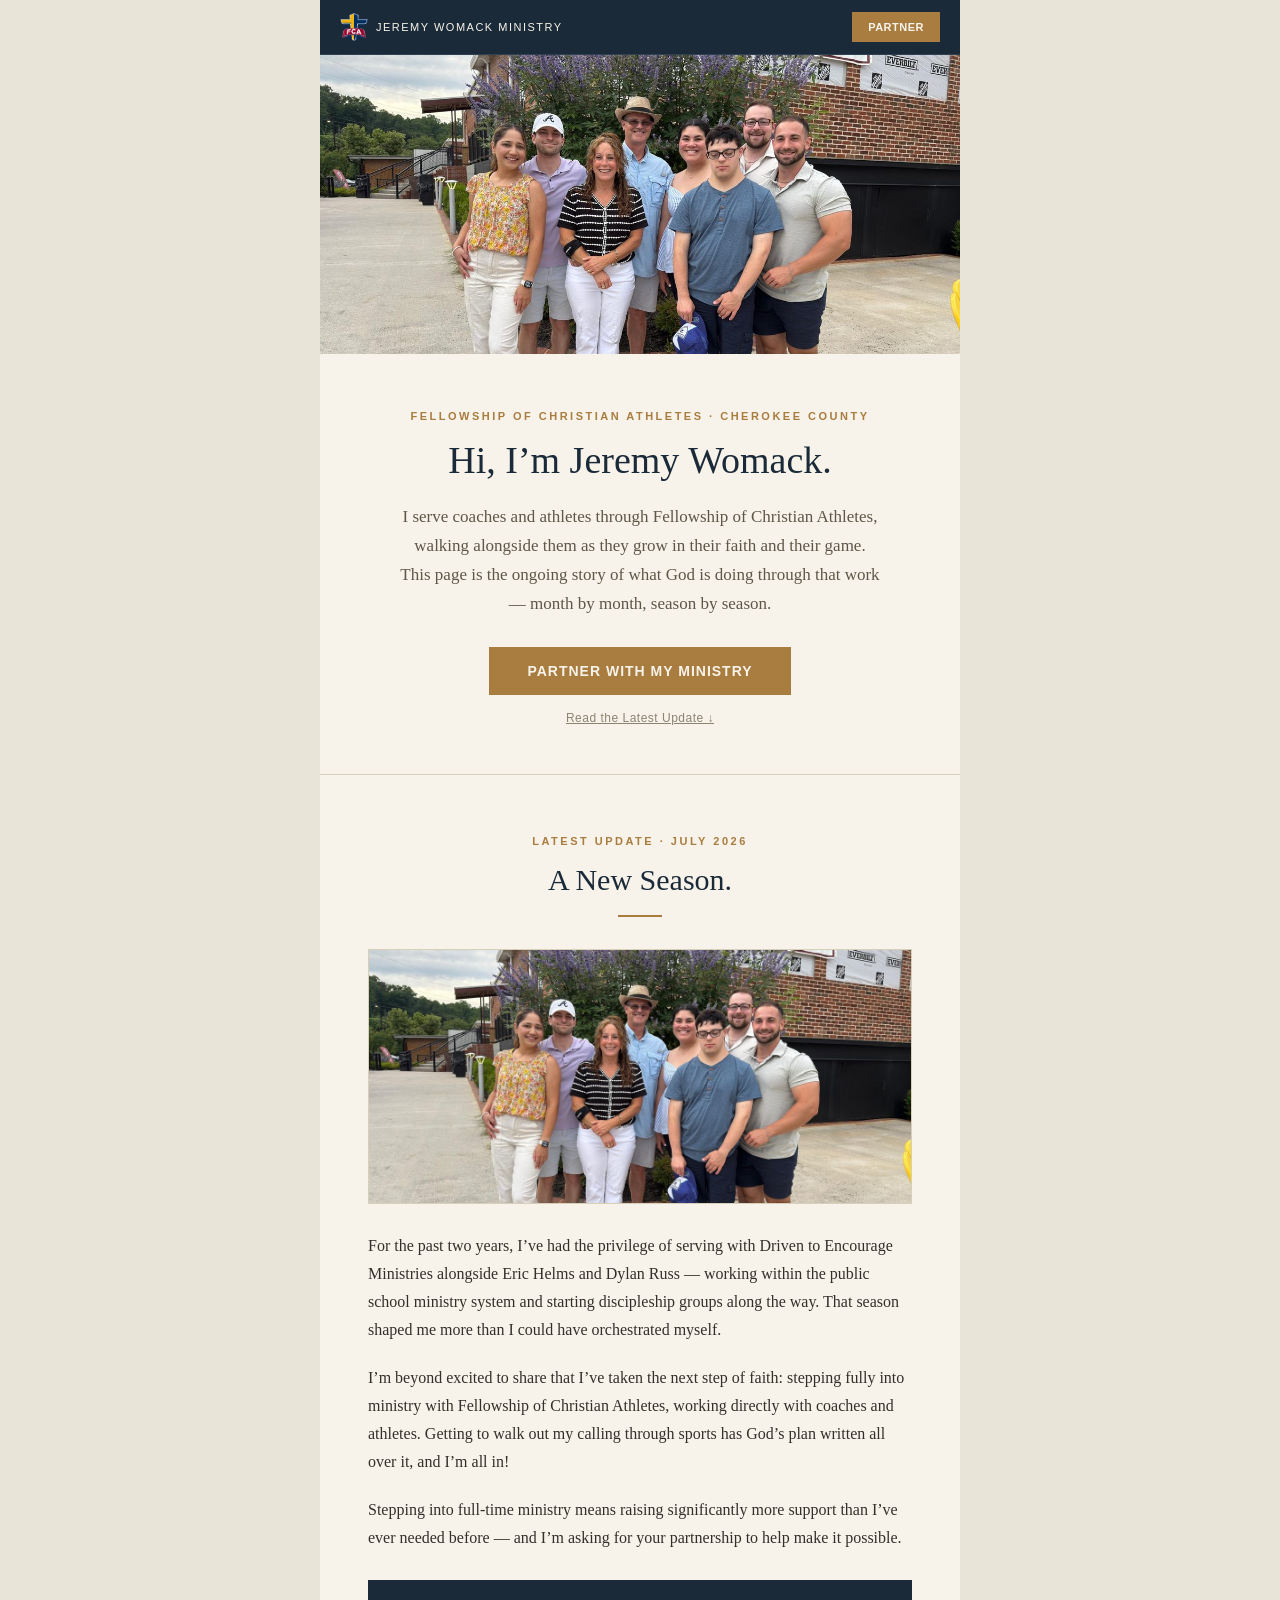
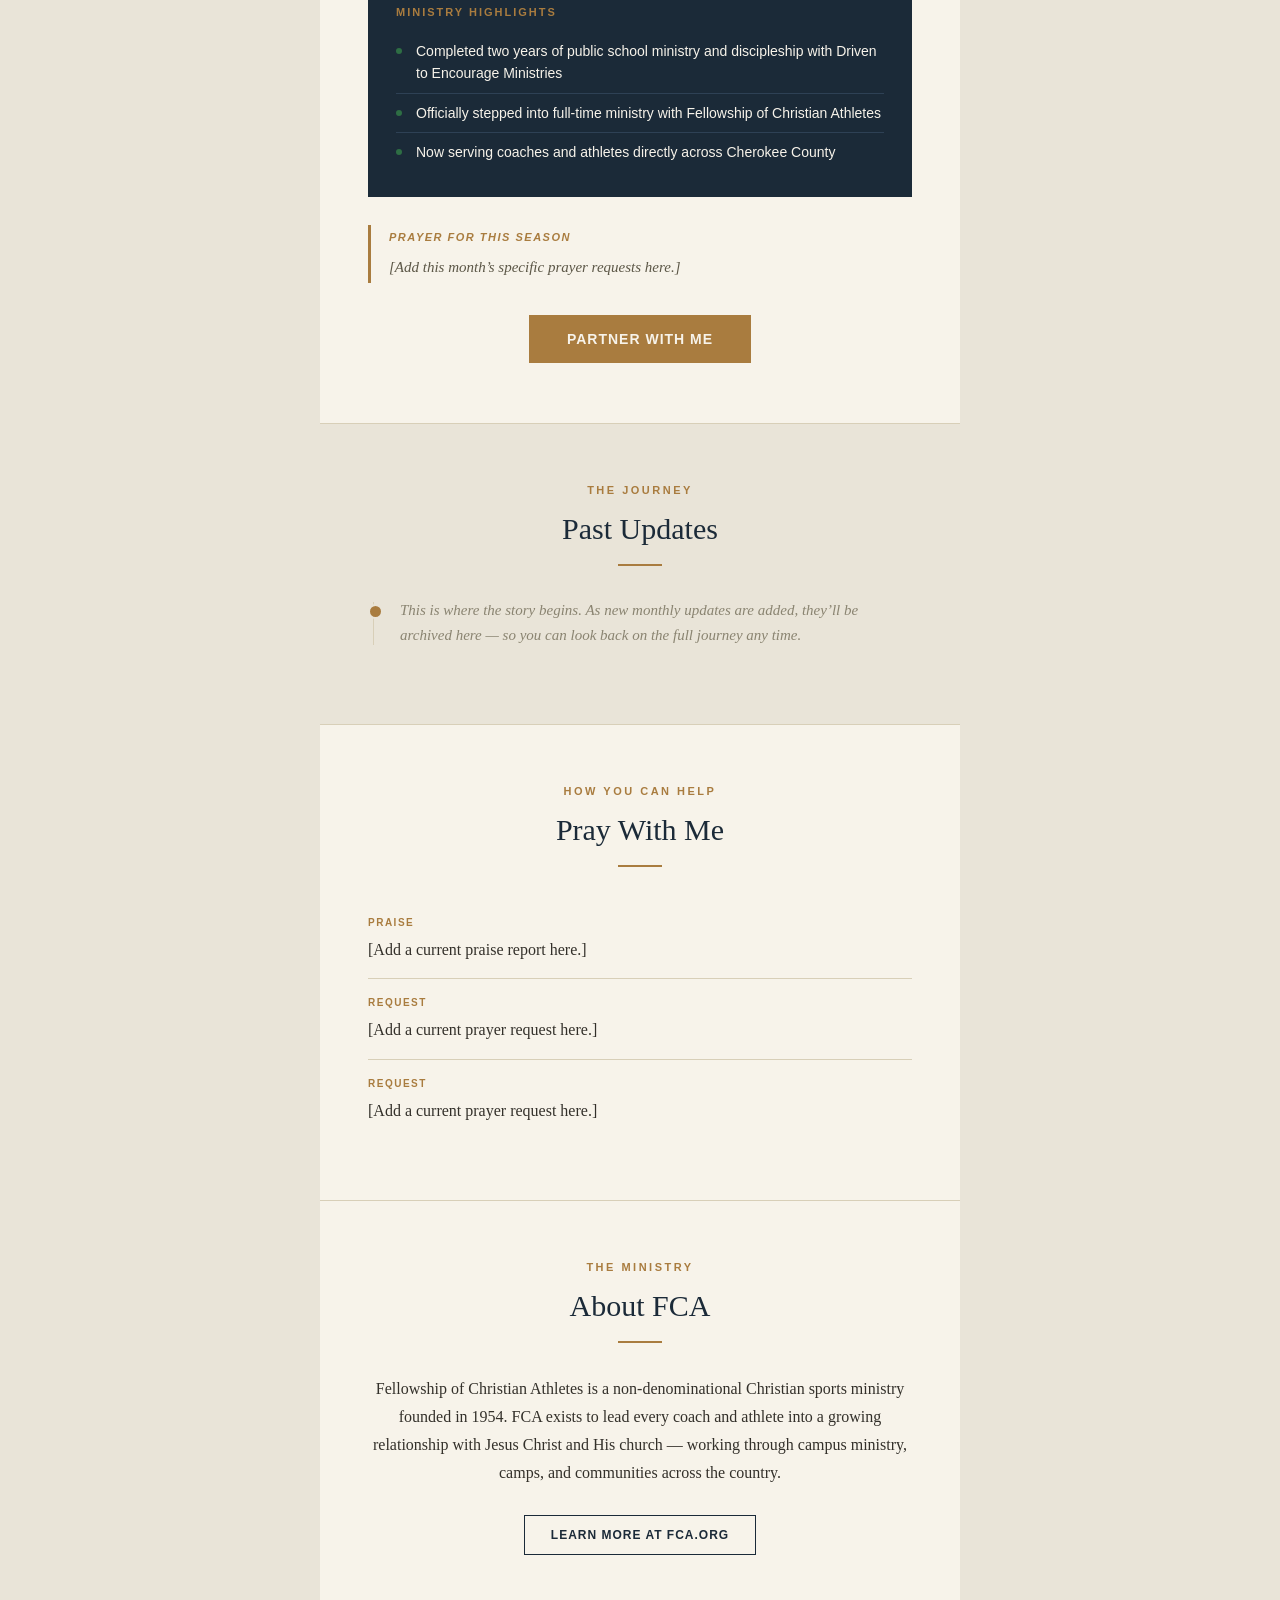
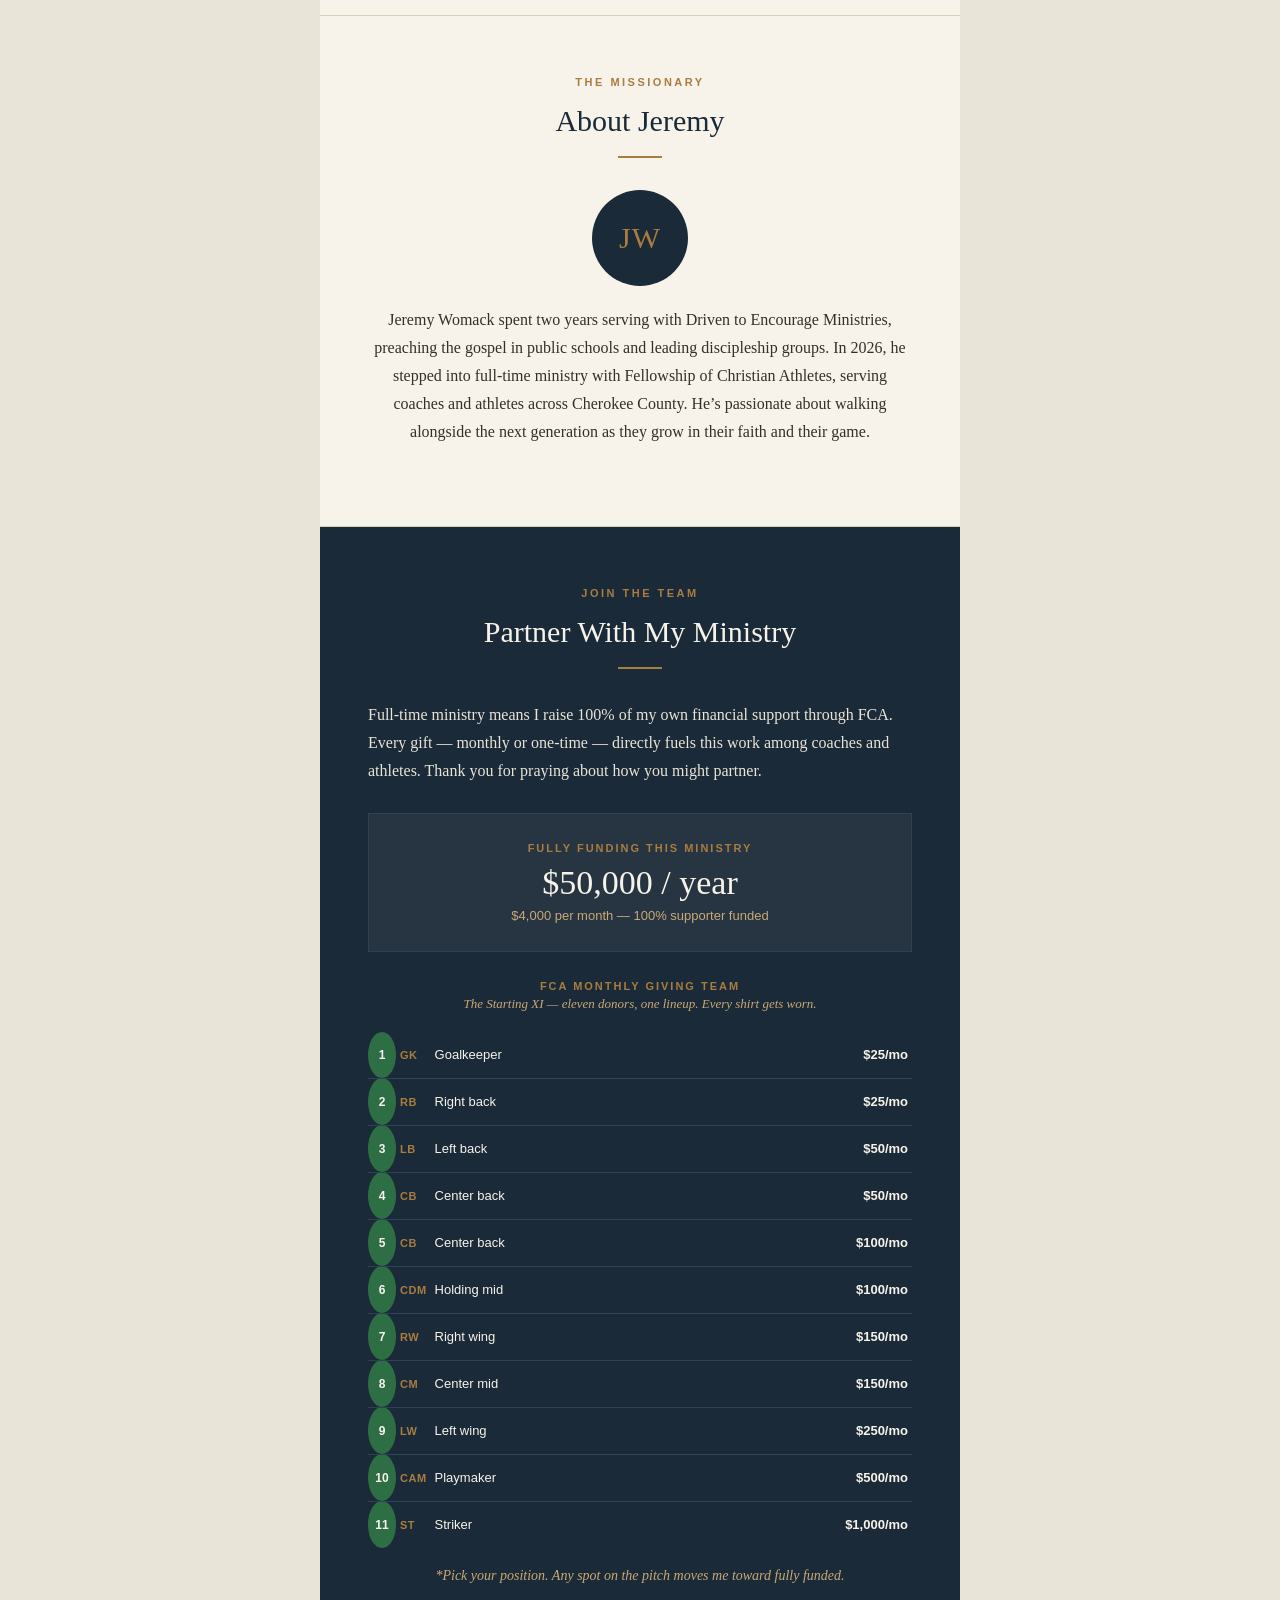
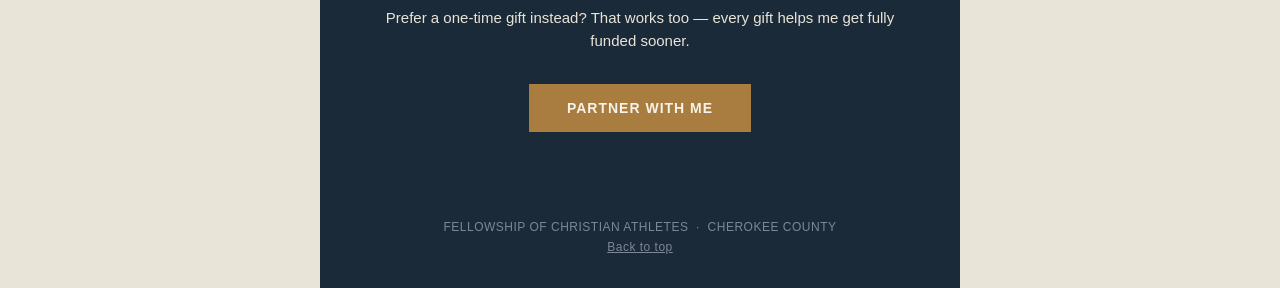
==== index.html @ eb164bfa "update" ====
<!DOCTYPE html>
<html lang="en">
<head>
<meta charset="UTF-8">
<meta name="viewport" content="width=device-width, initial-scale=1.0">
<title>Jeremy Womack Ministry — Fellowship of Christian Athletes</title>
<style>
  :root {
    --ink: #1B2A38;
    --ink-soft: #2E4155;
    --parchment: #F7F3EA;
    --parchment-dim: #E9E4D8;
    --brass: #A97C3F;
    --brass-soft: #C9A874;
    --green: #2E6E44;
    --text: #33302A;
    --text-mute: #5C5747;
    --text-faint: #8A8471;
    --line: #D8CFB8;
  }
  * { box-sizing: border-box; }
  body {
    margin: 0;
    padding: 0;
    background: var(--parchment-dim);
    font-family: Georgia, "Times New Roman", serif;
    color: var(--text);
  }
  a { color: inherit; }
  .wrap {
    max-width: 640px;
    margin: 0 auto;
    background: var(--parchment);
  }
  .container { padding: 0 32px; }
  @media (min-width: 600px) {
    .container { padding: 0 48px; }
  }

  /* ---------- Sticky top bar ---------- */
  .topbar {
    position: sticky;
    top: 0;
    z-index: 50;
    background: var(--ink);
    display: flex;
    align-items: center;
    justify-content: space-between;
    padding: 12px 20px;
    border-bottom: 1px solid var(--ink-soft);
  }
  .topbar a.brand {
    display: flex;
    align-items: center;
    gap: 8px;
    text-decoration: none;
  }
  .topbar img { width: 28px; height: auto; display: block; }
  .topbar .brand-text {
    font-family: Helvetica, Arial, sans-serif;
    font-size: 11px;
    letter-spacing: 1.5px;
    color: var(--parchment);
    text-transform: uppercase;
  }
  .topbar .nav-give {
    font-family: Helvetica, Arial, sans-serif;
    font-size: 11px;
    font-weight: bold;
    letter-spacing: 0.5px;
    text-transform: uppercase;
    background: var(--brass);
    color: var(--parchment);
    text-decoration: none;
    padding: 9px 16px;
  }

  /* ---------- Hero ---------- */
  .hero-photo { width: 100%; height: auto; display: block; }
  .hero {
    padding: 44px 32px 40px;
    text-align: center;
  }
  @media (min-width: 600px) { .hero { padding: 56px 48px 48px; } }
  .eyebrow {
    font-family: Helvetica, Arial, sans-serif;
    font-size: 11px;
    letter-spacing: 2.5px;
    text-transform: uppercase;
    color: var(--brass);
    font-weight: bold;
    margin: 0 0 16px;
  }
  .hero h1 {
    font-size: 38px;
    line-height: 1.2;
    color: var(--ink);
    margin: 0 0 20px;
    font-weight: normal;
  }
  .hero p.intro {
    font-size: 17px;
    line-height: 1.7;
    color: var(--text-mute);
    max-width: 480px;
    margin: 0 auto 28px;
  }
  .btn-primary {
    display: inline-block;
    background: var(--brass);
    color: var(--parchment);
    font-family: Helvetica, Arial, sans-serif;
    font-size: 14px;
    font-weight: bold;
    letter-spacing: 1px;
    text-transform: uppercase;
    text-decoration: none;
    padding: 16px 38px;
  }
  .btn-ghost {
    display: inline-block;
    margin-top: 16px;
    font-family: Helvetica, Arial, sans-serif;
    font-size: 12px;
    letter-spacing: 0.5px;
    color: var(--text-faint);
    text-decoration: underline;
  }

  /* ---------- Section shell ---------- */
  section { padding: 48px 32px; border-top: 1px solid var(--line); }
  @media (min-width: 600px) { section { padding: 60px 48px; } }
  .section-head { text-align: center; margin-bottom: 32px; }
  .section-head h2 {
    font-size: 30px;
    color: var(--ink);
    margin: 8px 0 0;
    font-weight: normal;
  }
  .rule {
    width: 44px; height: 2px; background: var(--brass);
    margin: 18px auto 0;
  }

  /* ---------- Featured update ---------- */
  .featured { background: var(--parchment); }
  .featured-photo {
    width: 100%; height: auto; display: block;
    margin: 0 0 28px;
    border: 1px solid var(--line);
  }
  .body-copy p {
    font-size: 16px;
    line-height: 1.75;
    color: var(--text);
    margin: 0 0 20px;
  }
  .highlights {
    background: var(--ink);
    padding: 26px 28px;
    margin: 28px 0;
  }
  .highlights p.label {
    font-family: Helvetica, Arial, sans-serif;
    font-size: 11px;
    letter-spacing: 2px;
    text-transform: uppercase;
    color: var(--brass);
    font-weight: bold;
    margin: 0 0 14px;
  }
  .highlights ul {
    margin: 0; padding: 0; list-style: none;
  }
  .highlights li {
    font-family: Helvetica, Arial, sans-serif;
    font-size: 14px;
    color: var(--parchment);
    line-height: 1.6;
    padding: 8px 0 8px 20px;
    position: relative;
    border-bottom: 1px solid var(--ink-soft);
  }
  .highlights li:last-child { border-bottom: none; }
  .highlights li::before {
    content: "";
    position: absolute; left: 0; top: 16px;
    width: 6px; height: 6px;
    background: var(--green);
    border-radius: 50%;
  }
  .prayer-callout {
    border-left: 3px solid var(--brass);
    padding: 4px 0 4px 18px;
    margin: 28px 0;
  }
  .prayer-callout p.label {
    font-family: Helvetica, Arial, sans-serif;
    font-size: 11px;
    letter-spacing: 1.5px;
    text-transform: uppercase;
    color: var(--brass);
    font-weight: bold;
    margin: 0 0 8px;
  }
  .prayer-callout p {
    font-family: Georgia, serif;
    font-style: italic;
    font-size: 15px;
    color: var(--text-mute);
    margin: 0;
    line-height: 1.6;
  }
  .cta-center { text-align: center; margin-top: 32px; }

  /* ---------- Archive ---------- */
  .archive { background: var(--parchment-dim); }
  .timeline { position: relative; padding-left: 24px; }
  .timeline::before {
    content: "";
    position: absolute; left: 5px; top: 4px; bottom: 4px;
    width: 1px; background: var(--line);
  }
  .timeline-empty {
    font-family: Georgia, serif;
    font-style: italic;
    font-size: 15px;
    color: var(--text-faint);
    line-height: 1.7;
    padding-left: 8px;
    position: relative;
  }
  .timeline-empty::before {
    content: "";
    position: absolute; left: -24px; top: 6px;
    width: 11px; height: 11px;
    background: var(--brass);
    border-radius: 50%;
    border: 2px solid var(--parchment-dim);
  }
  details.update-card {
    position: relative;
    margin-bottom: 18px;
    padding-left: 8px;
  }
  details.update-card::before {
    content: "";
    position: absolute; left: -24px; top: 6px;
    width: 11px; height: 11px;
    background: var(--green);
    border-radius: 50%;
    border: 2px solid var(--parchment-dim);
  }
  details.update-card summary {
    cursor: pointer;
    font-family: Helvetica, Arial, sans-serif;
    font-size: 15px;
    color: var(--ink);
    font-weight: bold;
    padding: 4px 0;
  }
  details.update-card summary .date {
    display: block;
    font-size: 11px;
    letter-spacing: 1px;
    text-transform: uppercase;
    color: var(--brass);
    font-weight: bold;
    margin-bottom: 4px;
  }
  details.update-card .card-body {
    padding: 12px 0 4px;
    font-family: Georgia, serif;
    font-size: 15px;
    line-height: 1.7;
    color: var(--text-mute);
  }

  /* ---------- Prayer section ---------- */
  .prayer-list { list-style: none; margin: 0; padding: 0; }
  .prayer-list li {
    font-family: Georgia, serif;
    font-size: 16px;
    line-height: 1.6;
    color: var(--text);
    padding: 16px 0;
    border-bottom: 1px solid var(--line);
  }
  .prayer-list li:last-child { border-bottom: none; }
  .prayer-list li .tag {
    display: block;
    font-family: Helvetica, Arial, sans-serif;
    font-size: 10px;
    letter-spacing: 1.5px;
    text-transform: uppercase;
    color: var(--brass);
    font-weight: bold;
    margin-bottom: 6px;
  }

  /* ---------- About FCA / Jeremy ---------- */
  .about-fca-visual {
    width: 100%; height: auto; display: block;
    margin-bottom: 24px;
    border: 1px solid var(--line);
  }
  .btn-outline {
    display: inline-block;
    border: 1px solid var(--ink);
    color: var(--ink);
    font-family: Helvetica, Arial, sans-serif;
    font-size: 12px;
    font-weight: bold;
    letter-spacing: 1px;
    text-transform: uppercase;
    text-decoration: none;
    padding: 12px 26px;
    margin-top: 8px;
  }
  .about-jeremy-row {
    display: flex;
    flex-direction: column;
    align-items: center;
    text-align: center;
    gap: 20px;
  }
  .monogram {
    width: 96px; height: 96px;
    border-radius: 50%;
    background: var(--ink);
    color: var(--brass);
    font-family: Georgia, serif;
    font-size: 30px;
    display: flex; align-items: center; justify-content: center;
    flex-shrink: 0;
    letter-spacing: 1px;
  }

  /* ---------- Partner section ---------- */
  .partner-section { background: var(--ink); color: var(--parchment); }
  .partner-section .section-head h2 { color: var(--parchment); }
  .partner-section .body-copy p { color: var(--parchment-dim); }
  .stat-block {
    background: rgba(255,255,255,0.05);
    border: 1px solid var(--ink-soft);
    padding: 28px 32px;
    text-align: center;
    margin: 28px 0;
  }
  .stat-block p.label {
    font-family: Helvetica, Arial, sans-serif;
    font-size: 11px;
    letter-spacing: 2px;
    text-transform: uppercase;
    color: var(--brass);
    font-weight: bold;
    margin: 0 0 10px;
  }
  .stat-block p.amount {
    font-size: 34px;
    color: var(--parchment);
    margin: 0 0 6px;
  }
  .stat-block p.sub {
    font-family: Helvetica, Arial, sans-serif;
    font-size: 13px;
    color: var(--brass-soft);
    margin: 0;
  }
  .lineup-wrap { margin: 28px 0 8px; }
  .lineup-title {
    font-family: Helvetica, Arial, sans-serif;
    font-size: 11px;
    letter-spacing: 2px;
    text-transform: uppercase;
    color: var(--brass);
    margin: 0 0 4px;
    font-weight: bold;
    text-align: center;
  }
  .lineup-sub {
    font-family: Georgia, serif;
    font-style: italic;
    font-size: 13px;
    color: var(--brass-soft);
    margin: 0 0 20px;
    text-align: center;
  }
  .lineup-table { width: 100%; border-collapse: collapse; }
  .lineup-table td {
    padding: 9px 4px;
    border-bottom: 1px solid var(--ink-soft);
    font-family: Helvetica, Arial, sans-serif;
    vertical-align: middle;
  }
  .lineup-table tr:last-child td { border-bottom: none; }
  .jersey-num {
    width: 28px; height: 28px; line-height: 28px;
    text-align: center;
    background: var(--green);
    color: var(--parchment);
    font-size: 12px; font-weight: bold;
    border-radius: 50%;
  }
  .pos-abbr { font-size: 11px; font-weight: bold; color: var(--brass); letter-spacing: 0.5px; width: 34px; }
  .pos-name { font-size: 13px; color: var(--parchment); }
  .pos-amount { font-size: 13px; font-weight: bold; color: var(--parchment); text-align: right; white-space: nowrap; }
  .lineup-foot {
    font-family: Georgia, serif; font-style: italic;
    font-size: 14px; color: var(--brass-soft);
    text-align: center; margin: 20px 0 0;
  }
  .onetime-note {
    font-family: Helvetica, Arial, sans-serif;
    font-size: 15px; color: var(--parchment-dim);
    text-align: center; margin: 22px 0 0; line-height: 1.55;
  }

  /* ---------- Footer ---------- */
  footer {
    background: var(--ink);
    padding: 28px 32px;
    text-align: center;
  }
  footer p {
    font-family: Helvetica, Arial, sans-serif;
    font-size: 12px;
    color: #7C8798;
    margin: 0 0 6px;
    letter-spacing: 0.5px;
  }
  footer a { color: #7C8798; }
</style>
</head>
<body>
<div class="wrap" id="top">

  <div class="topbar">
    <a href="#top" class="brand">
      <img src="[data-uri]" alt="FCA logo" />
      <span class="brand-text">Jeremy Womack Ministry</span>
    </a>
    <a class="nav-give" href="https://my.fca.org/?form=jeremywomack" target="_blank">Partner</a>
  </div>

  <img class="hero-photo" src="[data-uri]" alt="Jeremy Womack with family" />

  <div class="hero">
    <p class="eyebrow">Fellowship of Christian Athletes &middot; Cherokee County</p>
    <h1>Hi, I&rsquo;m Jeremy Womack.</h1>
    <p class="intro">I serve coaches and athletes through Fellowship of Christian Athletes, walking alongside them as they grow in their faith and their game. This page is the ongoing story of what God is doing through that work &mdash; month by month, season by season.</p>
    <a class="btn-primary" href="https://my.fca.org/?form=jeremywomack" target="_blank">Partner With My Ministry</a>
    <br>
    <a class="btn-ghost" href="#latest-update">Read the Latest Update &darr;</a>
  </div>

  <!-- ================= FEATURED UPDATE ================= -->
  <section class="featured" id="latest-update">
    <div class="section-head">
      <p class="eyebrow">Latest Update &middot; July 2026</p>
      <h2>A New Season.</h2>
      <div class="rule"></div>
    </div>

    <img class="featured-photo" src="[data-uri]" alt="Jeremy Womack with family" />

    <div class="body-copy">
      <p>For the past two years, I&rsquo;ve had the privilege of serving with Driven to Encourage Ministries alongside Eric Helms and Dylan Russ &mdash; working within the public school ministry system and starting discipleship groups along the way. That season shaped me more than I could have orchestrated myself.</p>
      <p>I&rsquo;m beyond excited to share that I&rsquo;ve taken the next step of faith: stepping fully into ministry with Fellowship of Christian Athletes, working directly with coaches and athletes. Getting to walk out my calling through sports has God&rsquo;s plan written all over it, and I&rsquo;m all in!</p>
      <p>Stepping into full-time ministry means raising significantly more support than I&rsquo;ve ever needed before &mdash; and I&rsquo;m asking for your partnership to help make it possible.</p>
    </div>

    <div class="highlights">
      <p class="label">Ministry Highlights</p>
      <ul>
        <li>Completed two years of public school ministry and discipleship with Driven to Encourage Ministries</li>
        <li>Officially stepped into full-time ministry with Fellowship of Christian Athletes</li>
        <li>Now serving coaches and athletes directly across Cherokee County</li>
      </ul>
    </div>

    <div class="prayer-callout">
      <p class="label">Prayer for This Season</p>
      <p>[Add this month&rsquo;s specific prayer requests here.]</p>
    </div>

    <div class="cta-center">
      <a class="btn-primary" href="https://my.fca.org/?form=jeremywomack" target="_blank">Partner With Me</a>
    </div>
  </section>

  <!-- ================= ARCHIVE ================= -->
  <section class="archive" id="past-updates">
    <div class="section-head">
      <p class="eyebrow">The Journey</p>
      <h2>Past Updates</h2>
      <div class="rule"></div>
    </div>

    <div class="timeline">
      <p class="timeline-empty">This is where the story begins. As new monthly updates are added, they&rsquo;ll be archived here &mdash; so you can look back on the full journey any time.</p>

      <!--
        MONTHLY WORKFLOW: when a new update is added above as the Featured Update,
        move the previous featured content here as a new card, newest first:

        <details class="update-card">
          <summary><span class="date">July 2026</span>A New Season.</summary>
          <div class="card-body">
            <p>Short recap paragraph or the original story text goes here.</p>
          </div>
        </details>
      -->
    </div>
  </section>

  <!-- ================= PRAYER ================= -->
  <section id="prayer">
    <div class="section-head">
      <p class="eyebrow">How You Can Help</p>
      <h2>Pray With Me</h2>
      <div class="rule"></div>
    </div>
    <ul class="prayer-list">
      <li><span class="tag">Praise</span>[Add a current praise report here.]</li>
      <li><span class="tag">Request</span>[Add a current prayer request here.]</li>
      <li><span class="tag">Request</span>[Add a current prayer request here.]</li>
    </ul>
  </section>

  <!-- ================= ABOUT FCA ================= -->
  <section id="about-fca">
    <div class="section-head">
      <p class="eyebrow">The Ministry</p>
      <h2>About FCA</h2>
      <div class="rule"></div>
    </div>
    <div class="body-copy" style="text-align:center;">
      <p>Fellowship of Christian Athletes is a non-denominational Christian sports ministry founded in 1954. FCA exists to lead every coach and athlete into a growing relationship with Jesus Christ and His church &mdash; working through campus ministry, camps, and communities across the country.</p>
    </div>
    <div style="text-align:center;">
      <a class="btn-outline" href="https://www.fca.org" target="_blank">Learn More at FCA.org</a>
    </div>
  </section>

  <!-- ================= ABOUT JEREMY ================= -->
  <section id="about-jeremy">
    <div class="section-head">
      <p class="eyebrow">The Missionary</p>
      <h2>About Jeremy</h2>
      <div class="rule"></div>
    </div>
    <div class="about-jeremy-row">
      <div class="monogram">JW</div>
      <div class="body-copy">
        <p>Jeremy Womack spent two years serving with Driven to Encourage Ministries, preaching the gospel in public schools and leading discipleship groups. In 2026, he stepped into full-time ministry with Fellowship of Christian Athletes, serving coaches and athletes across Cherokee County. He&rsquo;s passionate about walking alongside the next generation as they grow in their faith and their game.</p>
      </div>
    </div>
  </section>

  <!-- ================= PARTNER ================= -->
  <section class="partner-section" id="partner">
    <div class="section-head">
      <p class="eyebrow">Join the Team</p>
      <h2>Partner With My Ministry</h2>
      <div class="rule"></div>
    </div>
    <div class="body-copy">
      <p>Full-time ministry means I raise 100% of my own financial support through FCA. Every gift &mdash; monthly or one-time &mdash; directly fuels this work among coaches and athletes. Thank you for praying about how you might partner.</p>
    </div>

    <div class="stat-block">
      <p class="label">Fully funding this ministry</p>
      <p class="amount">$50,000 / year</p>
      <p class="sub">$4,000 per month &mdash; 100% supporter funded</p>
    </div>

    <div class="lineup-wrap">
      <p class="lineup-title">FCA Monthly Giving Team</p>
      <p class="lineup-sub">The Starting XI &mdash; eleven donors, one lineup. Every shirt gets worn.</p>
      <table class="lineup-table" cellspacing="0" cellpadding="0">
        <tr><td class="jersey-num">1</td><td class="pos-abbr">GK</td><td class="pos-name">Goalkeeper</td><td class="pos-amount">$25/mo</td></tr>
        <tr><td class="jersey-num">2</td><td class="pos-abbr">RB</td><td class="pos-name">Right back</td><td class="pos-amount">$25/mo</td></tr>
        <tr><td class="jersey-num">3</td><td class="pos-abbr">LB</td><td class="pos-name">Left back</td><td class="pos-amount">$50/mo</td></tr>
        <tr><td class="jersey-num">4</td><td class="pos-abbr">CB</td><td class="pos-name">Center back</td><td class="pos-amount">$50/mo</td></tr>
        <tr><td class="jersey-num">5</td><td class="pos-abbr">CB</td><td class="pos-name">Center back</td><td class="pos-amount">$100/mo</td></tr>
        <tr><td class="jersey-num">6</td><td class="pos-abbr">CDM</td><td class="pos-name">Holding mid</td><td class="pos-amount">$100/mo</td></tr>
        <tr><td class="jersey-num">7</td><td class="pos-abbr">RW</td><td class="pos-name">Right wing</td><td class="pos-amount">$150/mo</td></tr>
        <tr><td class="jersey-num">8</td><td class="pos-abbr">CM</td><td class="pos-name">Center mid</td><td class="pos-amount">$150/mo</td></tr>
        <tr><td class="jersey-num">9</td><td class="pos-abbr">LW</td><td class="pos-name">Left wing</td><td class="pos-amount">$250/mo</td></tr>
        <tr><td class="jersey-num">10</td><td class="pos-abbr">CAM</td><td class="pos-name">Playmaker</td><td class="pos-amount">$500/mo</td></tr>
        <tr><td class="jersey-num">11</td><td class="pos-abbr">ST</td><td class="pos-name">Striker</td><td class="pos-amount">$1,000/mo</td></tr>
      </table>
      <p class="lineup-foot">*Pick your position. Any spot on the pitch moves me toward fully funded.</p>
    </div>

    <p class="onetime-note">Prefer a one-time gift instead? That works too &mdash; every gift helps me get fully funded sooner.</p>

    <div class="cta-center">
      <a class="btn-primary" href="https://my.fca.org/?form=jeremywomack" target="_blank">Partner With Me</a>
    </div>
  </section>

  <footer>
    <p>FELLOWSHIP OF CHRISTIAN ATHLETES &nbsp;&middot;&nbsp; CHEROKEE COUNTY</p>
    <p><a href="#top">Back to top</a></p>
  </footer>

</div>
</body>
</html>
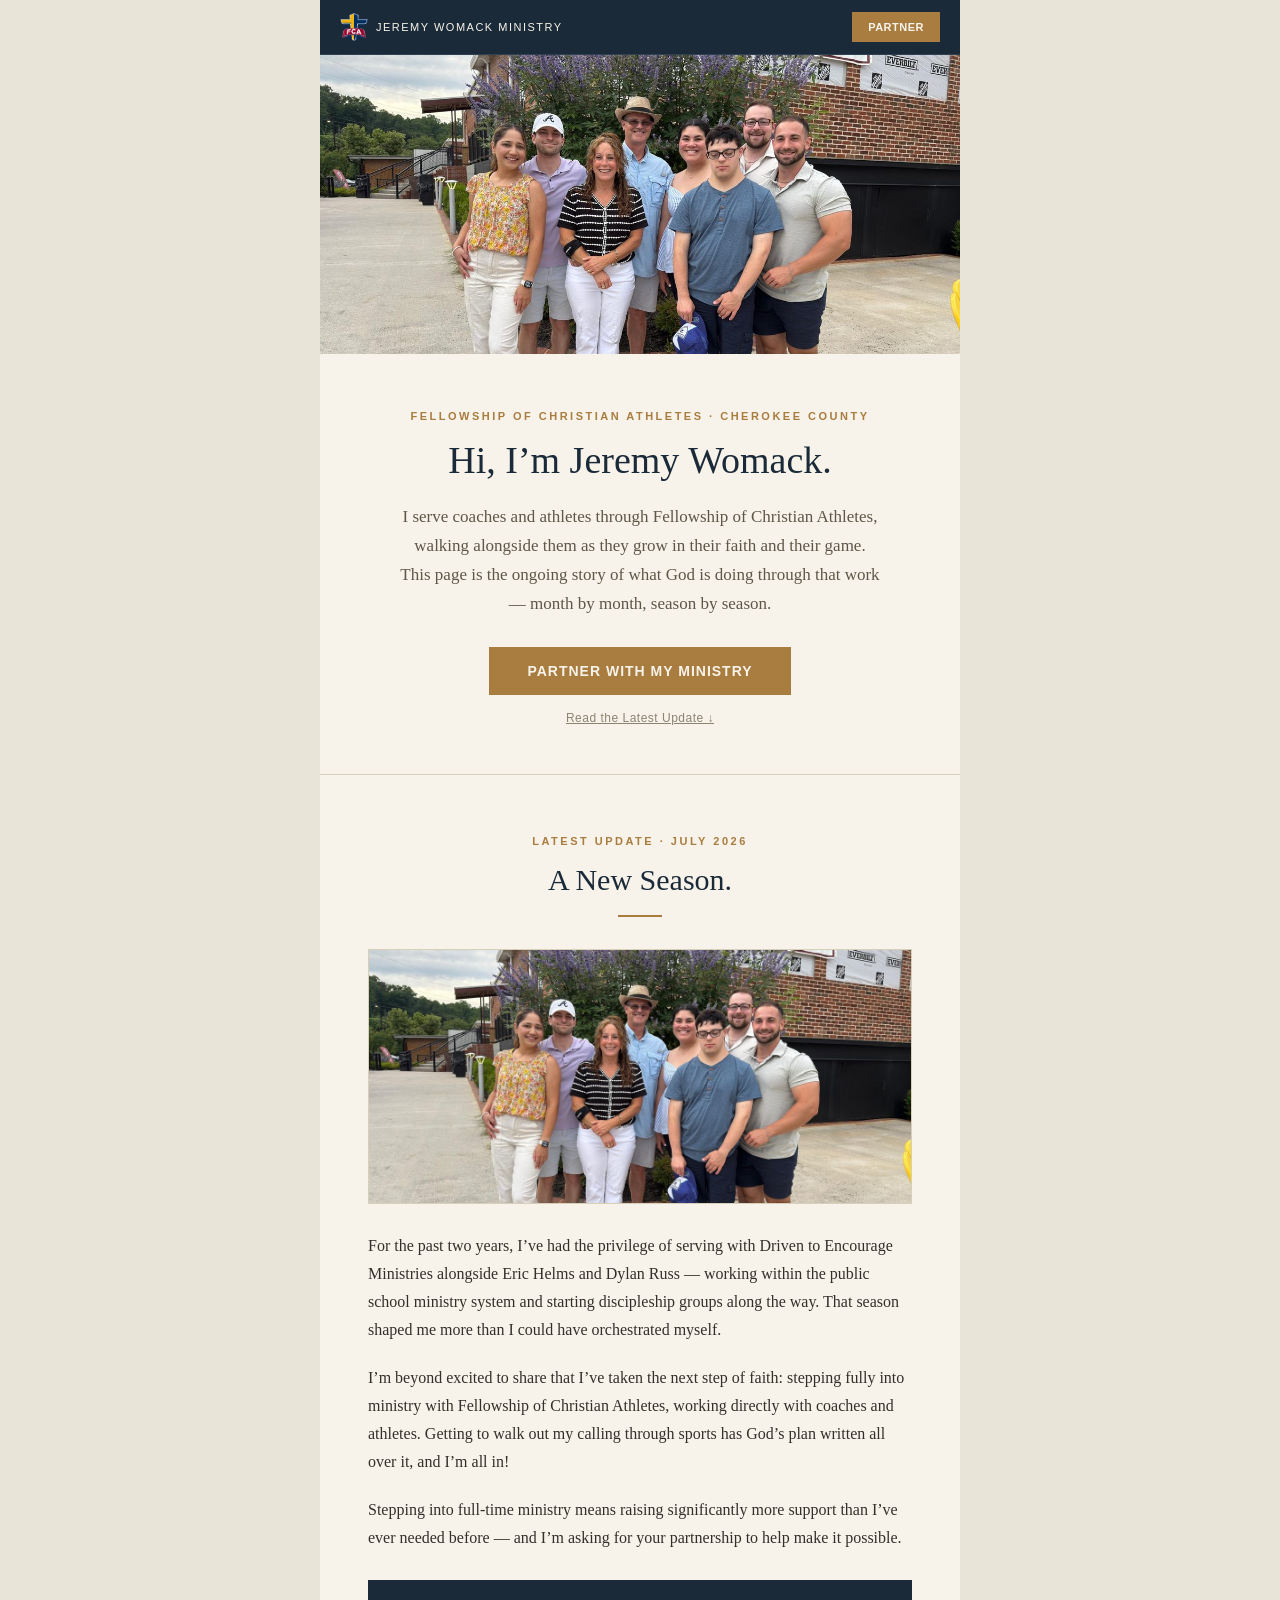
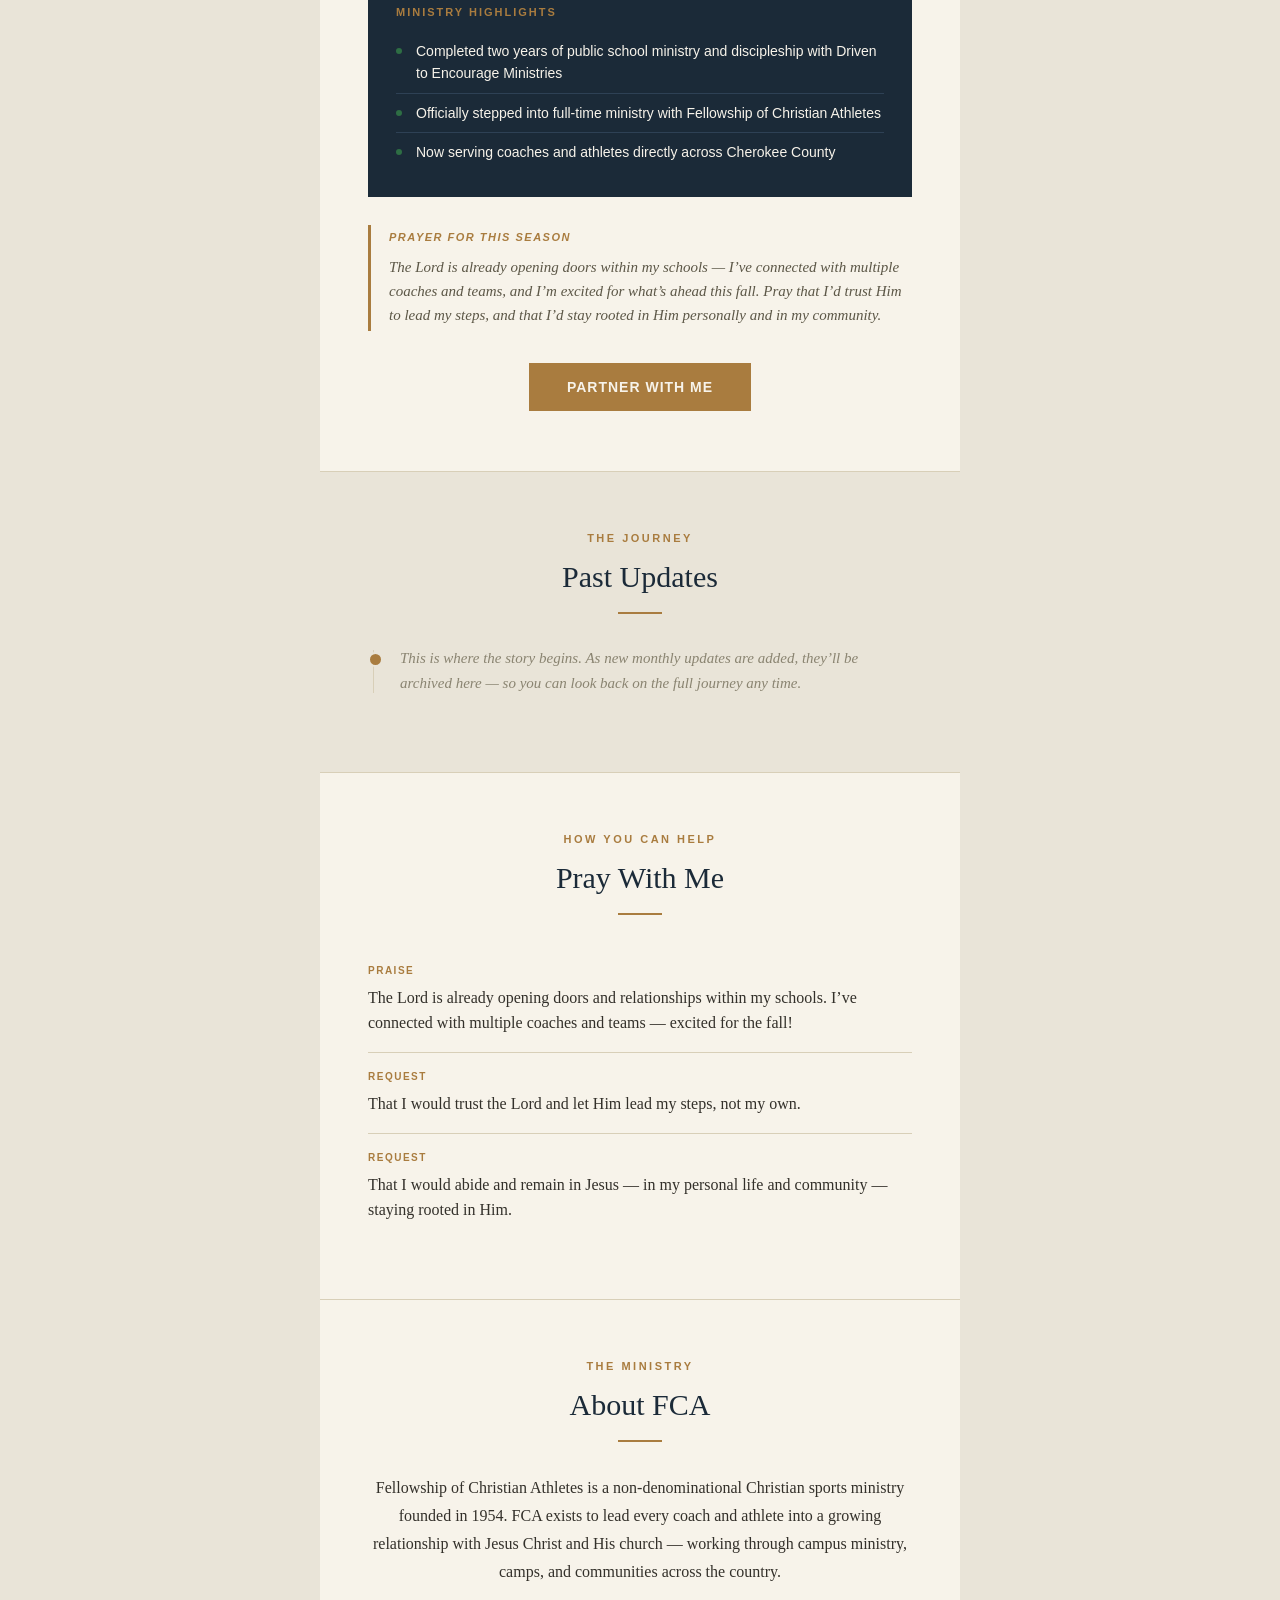
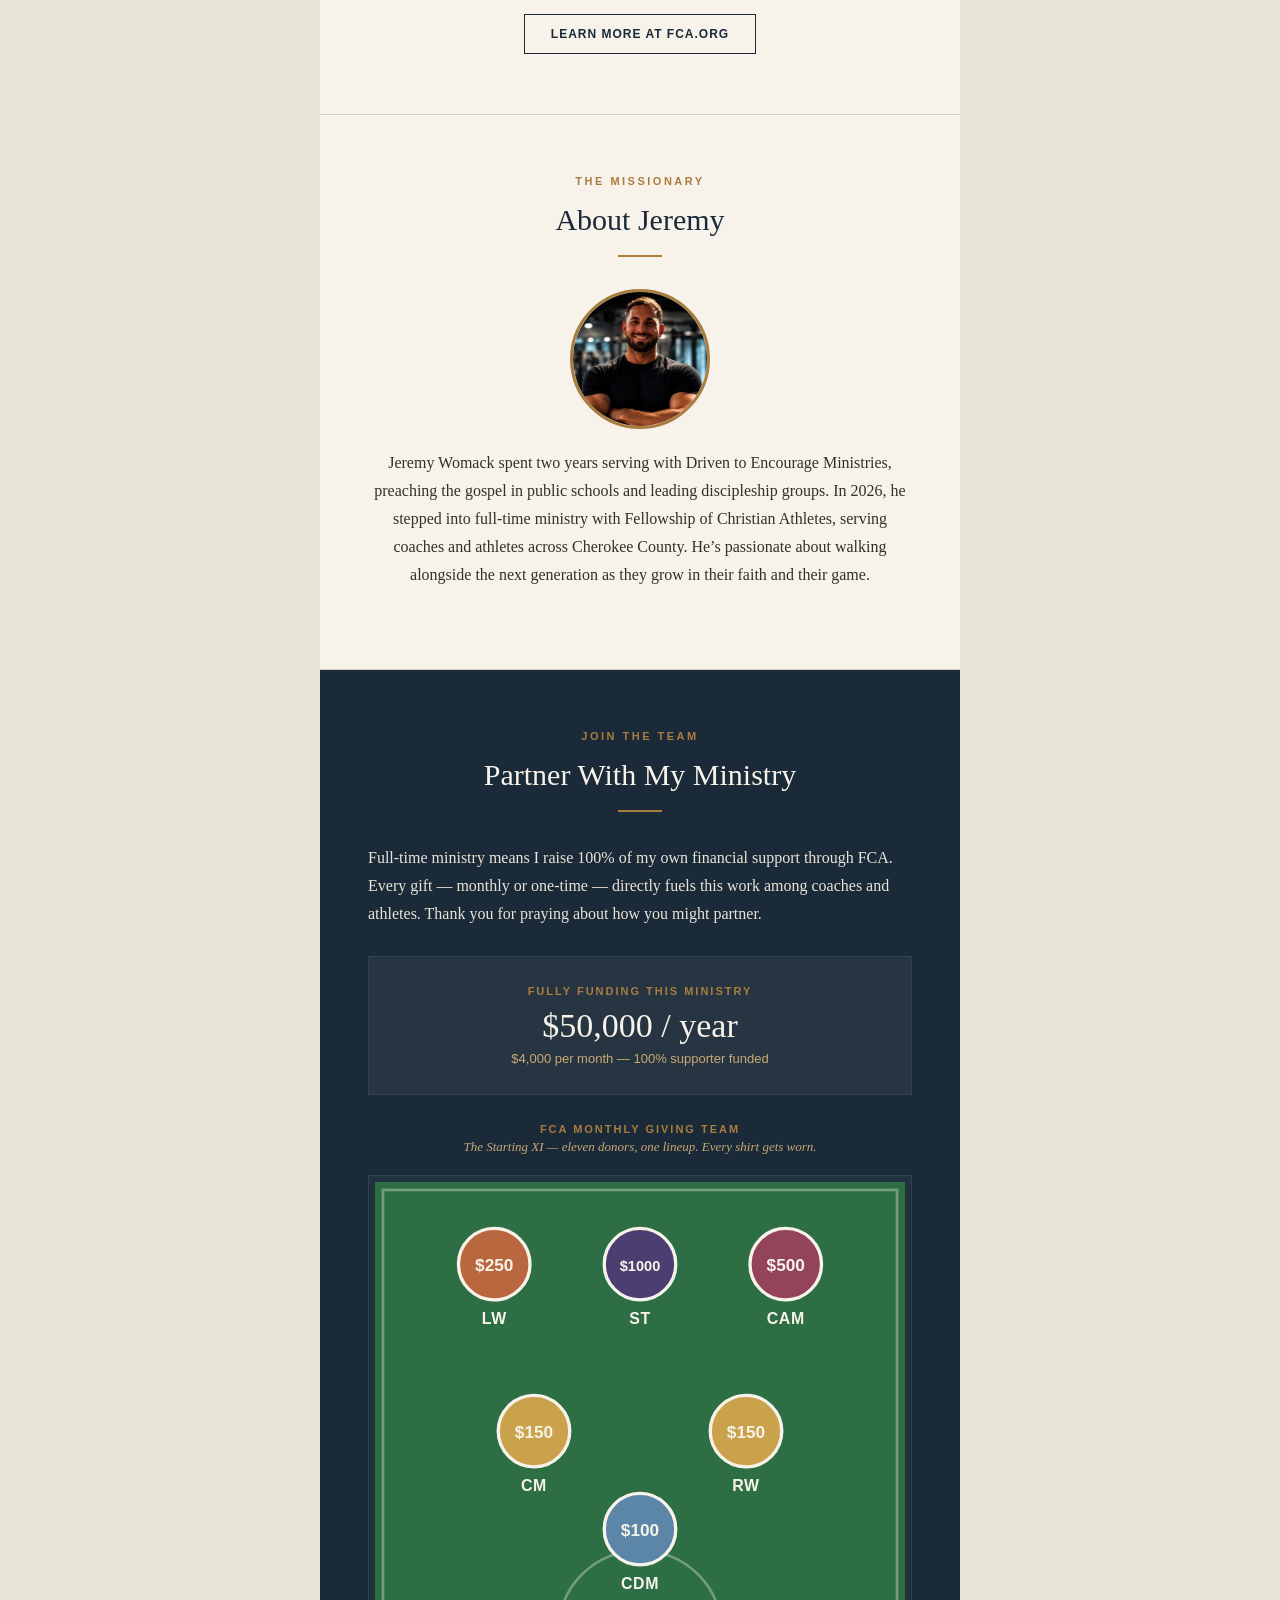
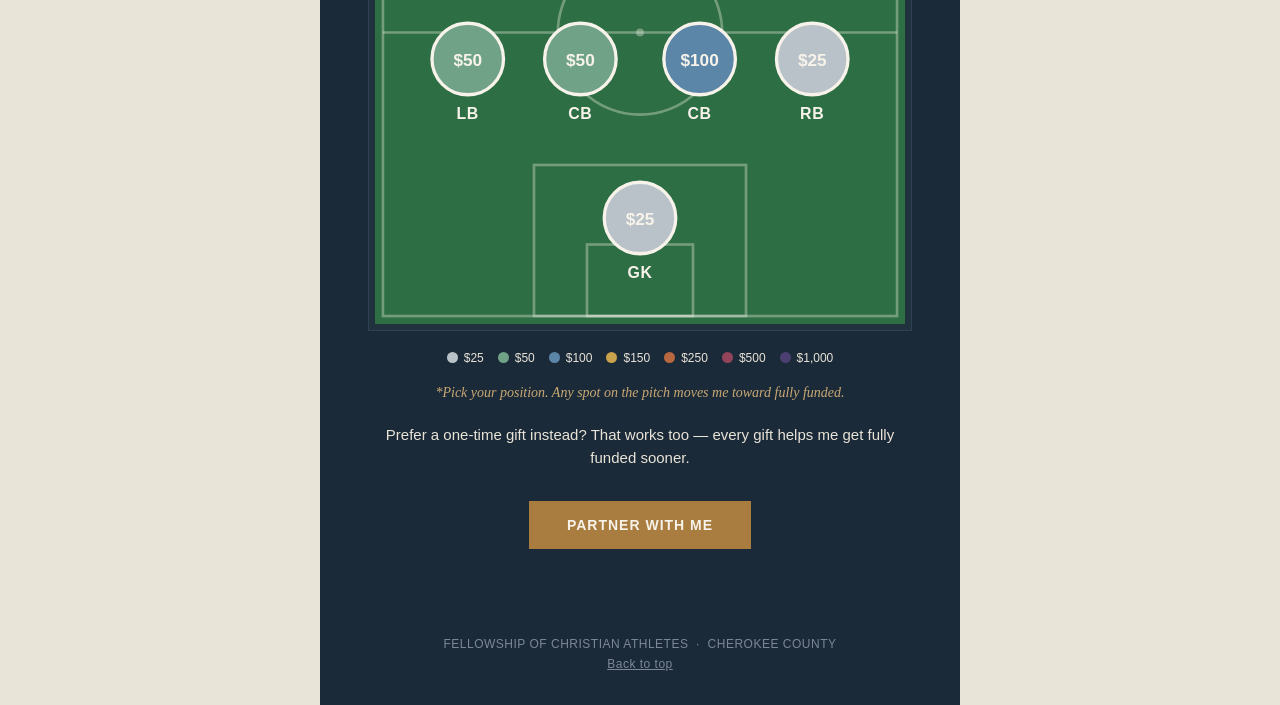
==== commit 6ebaed52: "update" ====
--- a/index.html
+++ b/index.html
@@ -335,6 +335,14 @@
     flex-shrink: 0;
     letter-spacing: 1px;
   }
+  .about-photo {
+    width: 140px; height: 140px;
+    border-radius: 50%;
+    object-fit: cover;
+    object-position: center 30%;
+    border: 3px solid var(--brass);
+    flex-shrink: 0;
+  }
 
   /* ---------- Partner section ---------- */
   .partner-section { background: var(--ink); color: var(--parchment); }
@@ -386,25 +394,31 @@
     margin: 0 0 20px;
     text-align: center;
   }
-  .lineup-table { width: 100%; border-collapse: collapse; }
-  .lineup-table td {
-    padding: 9px 4px;
-    border-bottom: 1px solid var(--ink-soft);
-    font-family: Helvetica, Arial, sans-serif;
-    vertical-align: middle;
-  }
-  .lineup-table tr:last-child td { border-bottom: none; }
-  .jersey-num {
-    width: 28px; height: 28px; line-height: 28px;
-    text-align: center;
-    background: var(--green);
-    color: var(--parchment);
-    font-size: 12px; font-weight: bold;
+  .pitch-frame {
+    border: 1px solid var(--ink-soft);
+    padding: 6px;
+    background: rgba(255,255,255,0.03);
+  }
+  .legend-row {
+    display: flex;
+    flex-wrap: wrap;
+    justify-content: center;
+    gap: 14px;
+    margin: 20px 0 0;
+  }
+  .legend-item {
+    display: inline-flex;
+    align-items: center;
+    gap: 6px;
+    font-family: Helvetica, Arial, sans-serif;
+    font-size: 12px;
+    color: var(--parchment-dim);
+  }
+  .legend-dot {
+    width: 11px; height: 11px;
     border-radius: 50%;
-  }
-  .pos-abbr { font-size: 11px; font-weight: bold; color: var(--brass); letter-spacing: 0.5px; width: 34px; }
-  .pos-name { font-size: 13px; color: var(--parchment); }
-  .pos-amount { font-size: 13px; font-weight: bold; color: var(--parchment); text-align: right; white-space: nowrap; }
+    display: inline-block;
+  }
   .lineup-foot {
     font-family: Georgia, serif; font-style: italic;
     font-size: 14px; color: var(--brass-soft);
@@ -481,7 +495,7 @@
 
     <div class="prayer-callout">
       <p class="label">Prayer for This Season</p>
-      <p>[Add this month&rsquo;s specific prayer requests here.]</p>
+      <p>The Lord is already opening doors within my schools &mdash; I&rsquo;ve connected with multiple coaches and teams, and I&rsquo;m excited for what&rsquo;s ahead this fall. Pray that I&rsquo;d trust Him to lead my steps, and that I&rsquo;d stay rooted in Him personally and in my community.</p>
     </div>
 
     <div class="cta-center">
@@ -522,9 +536,9 @@
       <div class="rule"></div>
     </div>
     <ul class="prayer-list">
-      <li><span class="tag">Praise</span>[Add a current praise report here.]</li>
-      <li><span class="tag">Request</span>[Add a current prayer request here.]</li>
-      <li><span class="tag">Request</span>[Add a current prayer request here.]</li>
+      <li><span class="tag">Praise</span>The Lord is already opening doors and relationships within my schools. I&rsquo;ve connected with multiple coaches and teams &mdash; excited for the fall!</li>
+      <li><span class="tag">Request</span>That I would trust the Lord and let Him lead my steps, not my own.</li>
+      <li><span class="tag">Request</span>That I would abide and remain in Jesus &mdash; in my personal life and community &mdash; staying rooted in Him.</li>
     </ul>
   </section>
 
@@ -551,7 +565,7 @@
       <div class="rule"></div>
     </div>
     <div class="about-jeremy-row">
-      <div class="monogram">JW</div>
+      <img class="about-photo" src="[data-uri]" alt="Jeremy Womack" />
       <div class="body-copy">
         <p>Jeremy Womack spent two years serving with Driven to Encourage Ministries, preaching the gospel in public schools and leading discipleship groups. In 2026, he stepped into full-time ministry with Fellowship of Christian Athletes, serving coaches and athletes across Cherokee County. He&rsquo;s passionate about walking alongside the next generation as they grow in their faith and their game.</p>
       </div>
@@ -578,19 +592,84 @@
     <div class="lineup-wrap">
       <p class="lineup-title">FCA Monthly Giving Team</p>
       <p class="lineup-sub">The Starting XI &mdash; eleven donors, one lineup. Every shirt gets worn.</p>
-      <table class="lineup-table" cellspacing="0" cellpadding="0">
-        <tr><td class="jersey-num">1</td><td class="pos-abbr">GK</td><td class="pos-name">Goalkeeper</td><td class="pos-amount">$25/mo</td></tr>
-        <tr><td class="jersey-num">2</td><td class="pos-abbr">RB</td><td class="pos-name">Right back</td><td class="pos-amount">$25/mo</td></tr>
-        <tr><td class="jersey-num">3</td><td class="pos-abbr">LB</td><td class="pos-name">Left back</td><td class="pos-amount">$50/mo</td></tr>
-        <tr><td class="jersey-num">4</td><td class="pos-abbr">CB</td><td class="pos-name">Center back</td><td class="pos-amount">$50/mo</td></tr>
-        <tr><td class="jersey-num">5</td><td class="pos-abbr">CB</td><td class="pos-name">Center back</td><td class="pos-amount">$100/mo</td></tr>
-        <tr><td class="jersey-num">6</td><td class="pos-abbr">CDM</td><td class="pos-name">Holding mid</td><td class="pos-amount">$100/mo</td></tr>
-        <tr><td class="jersey-num">7</td><td class="pos-abbr">RW</td><td class="pos-name">Right wing</td><td class="pos-amount">$150/mo</td></tr>
-        <tr><td class="jersey-num">8</td><td class="pos-abbr">CM</td><td class="pos-name">Center mid</td><td class="pos-amount">$150/mo</td></tr>
-        <tr><td class="jersey-num">9</td><td class="pos-abbr">LW</td><td class="pos-name">Left wing</td><td class="pos-amount">$250/mo</td></tr>
-        <tr><td class="jersey-num">10</td><td class="pos-abbr">CAM</td><td class="pos-name">Playmaker</td><td class="pos-amount">$500/mo</td></tr>
-        <tr><td class="jersey-num">11</td><td class="pos-abbr">ST</td><td class="pos-name">Striker</td><td class="pos-amount">$1,000/mo</td></tr>
-      </table>
+      <div class="pitch-frame">
+<svg viewBox="0 0 400 560" xmlns="http://www.w3.org/2000/svg" style="width:100%;height:auto;display:block;">
+  <rect x="0" y="0" width="400" height="560" fill="#2E6E44"/>
+  <rect x="6" y="6" width="388" height="548" fill="none" stroke="#F7F3EA" stroke-opacity="0.35" stroke-width="2"/>
+  <line x1="6" y1="340" x2="394" y2="340" stroke="#F7F3EA" stroke-opacity="0.35" stroke-width="2"/>
+  <circle cx="200" cy="340" r="62" fill="none" stroke="#F7F3EA" stroke-opacity="0.35" stroke-width="2"/>
+  <circle cx="200" cy="340" r="3" fill="#F7F3EA" fill-opacity="0.35"/>
+  <rect x="120" y="440" width="160" height="114" fill="none" stroke="#F7F3EA" stroke-opacity="0.35" stroke-width="2"/>
+  <rect x="160" y="500" width="80" height="54" fill="none" stroke="#F7F3EA" stroke-opacity="0.35" stroke-width="2"/>
+  
+    <g>
+      <circle cx="200" cy="480" r="27" fill="#B9C2C9" stroke="#F7F3EA" stroke-width="2.5"/>
+      <text x="200" y="485" text-anchor="middle" font-family="Helvetica, Arial, sans-serif" font-size="13" font-weight="bold" fill="#F7F3EA">$25</text>
+      <text x="200" y="525" text-anchor="middle" font-family="Helvetica, Arial, sans-serif" font-size="12" font-weight="bold" letter-spacing="0.5" fill="#F7F3EA">GK</text>
+    </g>
+
+    <g>
+      <circle cx="70" cy="360" r="27" fill="#6FA287" stroke="#F7F3EA" stroke-width="2.5"/>
+      <text x="70" y="365" text-anchor="middle" font-family="Helvetica, Arial, sans-serif" font-size="13" font-weight="bold" fill="#F7F3EA">$50</text>
+      <text x="70" y="405" text-anchor="middle" font-family="Helvetica, Arial, sans-serif" font-size="12" font-weight="bold" letter-spacing="0.5" fill="#F7F3EA">LB</text>
+    </g>
+
+    <g>
+      <circle cx="155" cy="360" r="27" fill="#6FA287" stroke="#F7F3EA" stroke-width="2.5"/>
+      <text x="155" y="365" text-anchor="middle" font-family="Helvetica, Arial, sans-serif" font-size="13" font-weight="bold" fill="#F7F3EA">$50</text>
+      <text x="155" y="405" text-anchor="middle" font-family="Helvetica, Arial, sans-serif" font-size="12" font-weight="bold" letter-spacing="0.5" fill="#F7F3EA">CB</text>
+    </g>
+
+    <g>
+      <circle cx="245" cy="360" r="27" fill="#5C86A8" stroke="#F7F3EA" stroke-width="2.5"/>
+      <text x="245" y="365" text-anchor="middle" font-family="Helvetica, Arial, sans-serif" font-size="13" font-weight="bold" fill="#F7F3EA">$100</text>
+      <text x="245" y="405" text-anchor="middle" font-family="Helvetica, Arial, sans-serif" font-size="12" font-weight="bold" letter-spacing="0.5" fill="#F7F3EA">CB</text>
+    </g>
+
+    <g>
+      <circle cx="330" cy="360" r="27" fill="#B9C2C9" stroke="#F7F3EA" stroke-width="2.5"/>
+      <text x="330" y="365" text-anchor="middle" font-family="Helvetica, Arial, sans-serif" font-size="13" font-weight="bold" fill="#F7F3EA">$25</text>
+      <text x="330" y="405" text-anchor="middle" font-family="Helvetica, Arial, sans-serif" font-size="12" font-weight="bold" letter-spacing="0.5" fill="#F7F3EA">RB</text>
+    </g>
+
+    <g>
+      <circle cx="200" cy="262" r="27" fill="#5C86A8" stroke="#F7F3EA" stroke-width="2.5"/>
+      <text x="200" y="267" text-anchor="middle" font-family="Helvetica, Arial, sans-serif" font-size="13" font-weight="bold" fill="#F7F3EA">$100</text>
+      <text x="200" y="307" text-anchor="middle" font-family="Helvetica, Arial, sans-serif" font-size="12" font-weight="bold" letter-spacing="0.5" fill="#F7F3EA">CDM</text>
+    </g>
+
+    <g>
+      <circle cx="120" cy="188" r="27" fill="#C9A24B" stroke="#F7F3EA" stroke-width="2.5"/>
+      <text x="120" y="193" text-anchor="middle" font-family="Helvetica, Arial, sans-serif" font-size="13" font-weight="bold" fill="#F7F3EA">$150</text>
+      <text x="120" y="233" text-anchor="middle" font-family="Helvetica, Arial, sans-serif" font-size="12" font-weight="bold" letter-spacing="0.5" fill="#F7F3EA">CM</text>
+    </g>
+
+    <g>
+      <circle cx="280" cy="188" r="27" fill="#C9A24B" stroke="#F7F3EA" stroke-width="2.5"/>
+      <text x="280" y="193" text-anchor="middle" font-family="Helvetica, Arial, sans-serif" font-size="13" font-weight="bold" fill="#F7F3EA">$150</text>
+      <text x="280" y="233" text-anchor="middle" font-family="Helvetica, Arial, sans-serif" font-size="12" font-weight="bold" letter-spacing="0.5" fill="#F7F3EA">RW</text>
+    </g>
+
+    <g>
+      <circle cx="90" cy="62" r="27" fill="#B9673F" stroke="#F7F3EA" stroke-width="2.5"/>
+      <text x="90" y="67" text-anchor="middle" font-family="Helvetica, Arial, sans-serif" font-size="13" font-weight="bold" fill="#F7F3EA">$250</text>
+      <text x="90" y="107" text-anchor="middle" font-family="Helvetica, Arial, sans-serif" font-size="12" font-weight="bold" letter-spacing="0.5" fill="#F7F3EA">LW</text>
+    </g>
+
+    <g>
+      <circle cx="200" cy="62" r="27" fill="#4B3F72" stroke="#F7F3EA" stroke-width="2.5"/>
+      <text x="200" y="67" text-anchor="middle" font-family="Helvetica, Arial, sans-serif" font-size="11" font-weight="bold" fill="#F7F3EA">$1000</text>
+      <text x="200" y="107" text-anchor="middle" font-family="Helvetica, Arial, sans-serif" font-size="12" font-weight="bold" letter-spacing="0.5" fill="#F7F3EA">ST</text>
+    </g>
+
+    <g>
+      <circle cx="310" cy="62" r="27" fill="#93435A" stroke="#F7F3EA" stroke-width="2.5"/>
+      <text x="310" y="67" text-anchor="middle" font-family="Helvetica, Arial, sans-serif" font-size="13" font-weight="bold" fill="#F7F3EA">$500</text>
+      <text x="310" y="107" text-anchor="middle" font-family="Helvetica, Arial, sans-serif" font-size="12" font-weight="bold" letter-spacing="0.5" fill="#F7F3EA">CAM</text>
+    </g>
+</svg>
+      </div>
+      <div class="legend-row"><span class="legend-item"><span class="legend-dot" style="background:#B9C2C9;"></span>$25</span><span class="legend-item"><span class="legend-dot" style="background:#6FA287;"></span>$50</span><span class="legend-item"><span class="legend-dot" style="background:#5C86A8;"></span>$100</span><span class="legend-item"><span class="legend-dot" style="background:#C9A24B;"></span>$150</span><span class="legend-item"><span class="legend-dot" style="background:#B9673F;"></span>$250</span><span class="legend-item"><span class="legend-dot" style="background:#93435A;"></span>$500</span><span class="legend-item"><span class="legend-dot" style="background:#4B3F72;"></span>$1,000</span></div>
       <p class="lineup-foot">*Pick your position. Any spot on the pitch moves me toward fully funded.</p>
     </div>
 
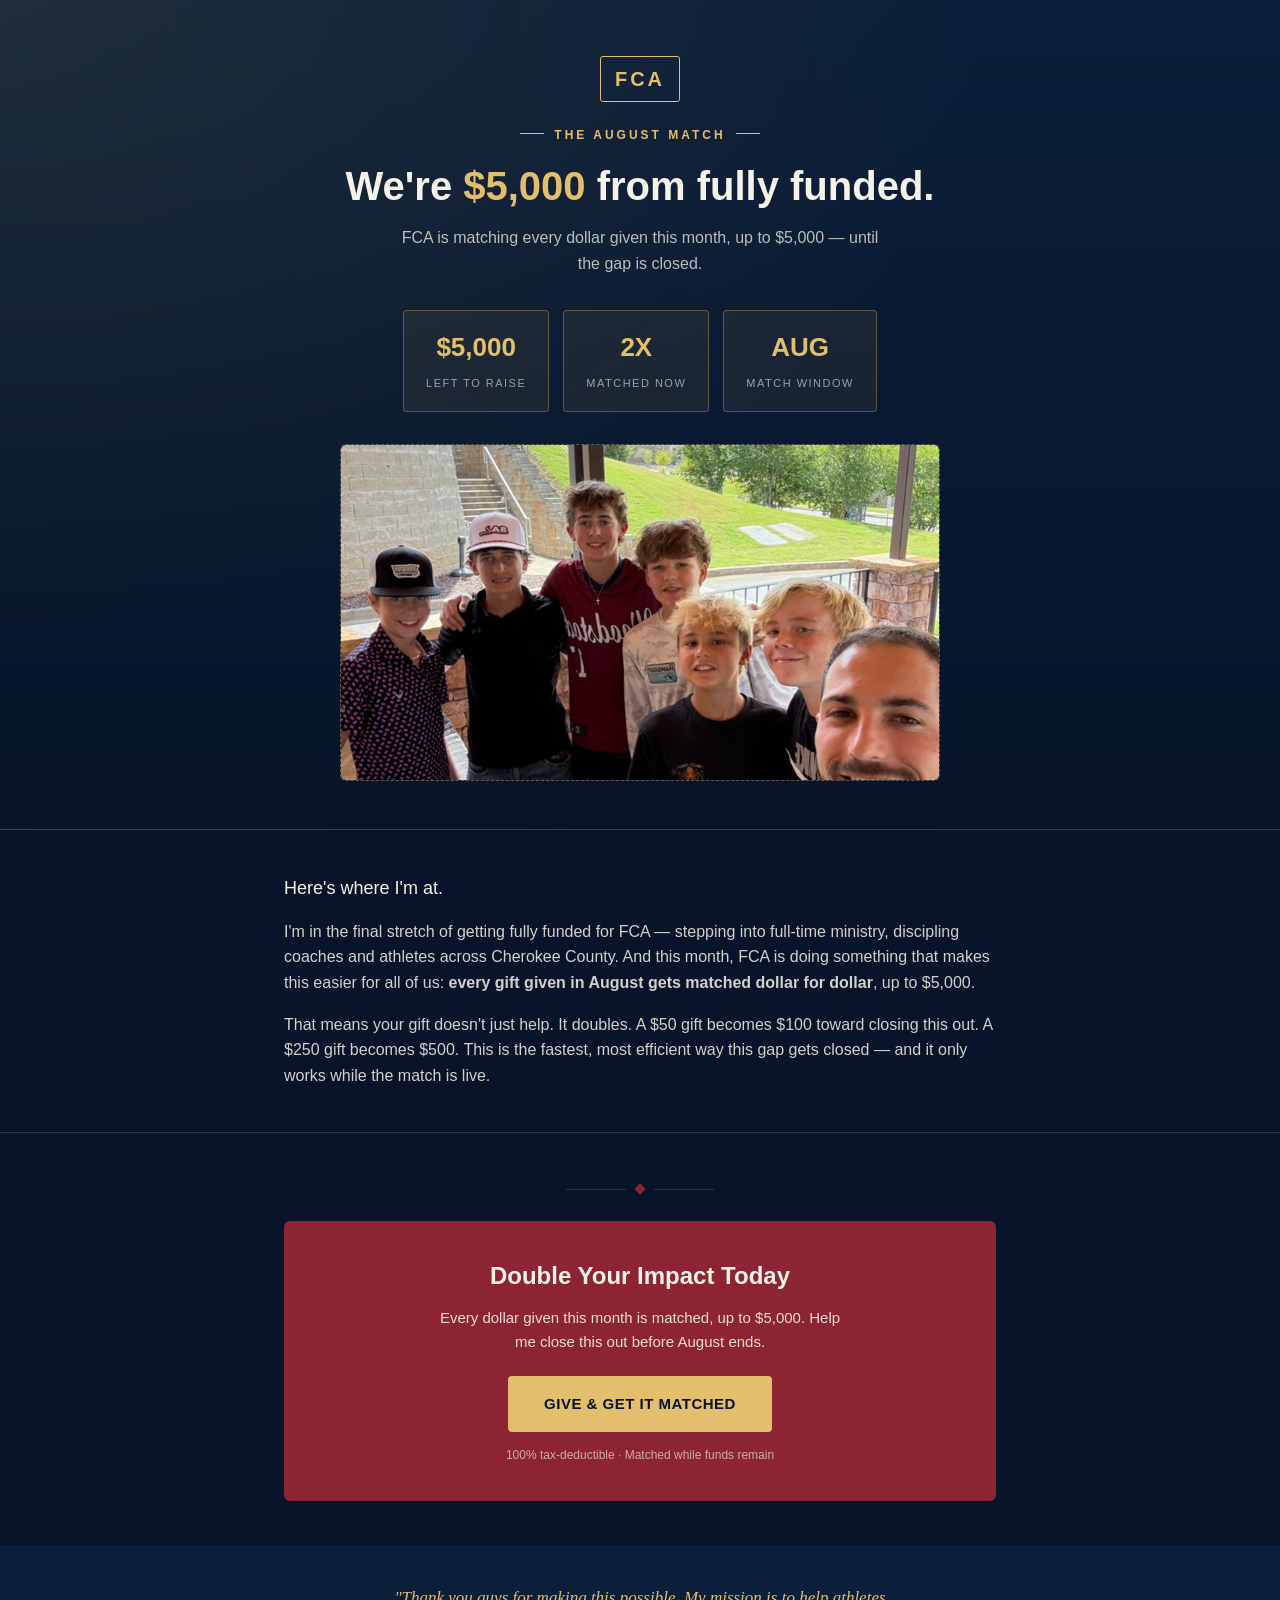
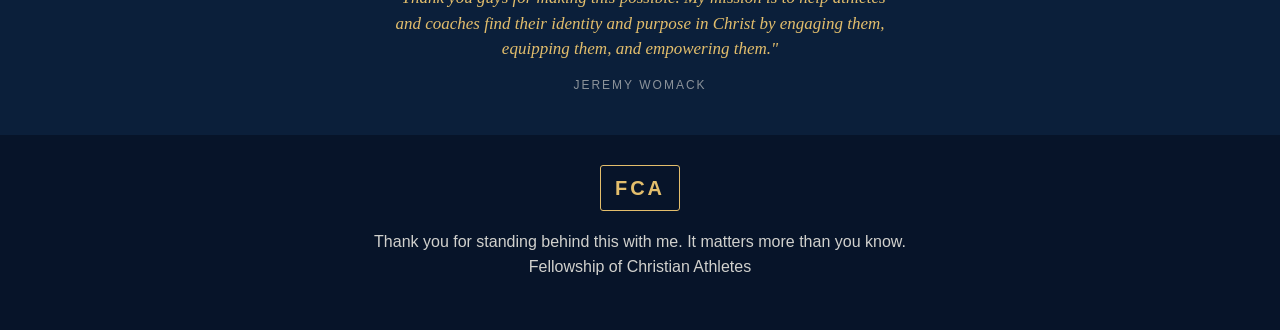
==== commit 1ae7c35c: "go" ====
--- a/index.html
+++ b/index.html
@@ -3,688 +3,323 @@
 <head>
 <meta charset="UTF-8">
 <meta name="viewport" content="width=device-width, initial-scale=1.0">
-<title>Jeremy Womack Ministry — Fellowship of Christian Athletes</title>
+<title>The August Match — Jeremy Womack x FCA</title>
 <style>
-  :root {
-    --ink: #1B2A38;
-    --ink-soft: #2E4155;
-    --parchment: #F7F3EA;
-    --parchment-dim: #E9E4D8;
-    --brass: #A97C3F;
-    --brass-soft: #C9A874;
-    --green: #2E6E44;
-    --text: #33302A;
-    --text-mute: #5C5747;
-    --text-faint: #8A8471;
-    --line: #D8CFB8;
-  }
-  * { box-sizing: border-box; }
-  body {
-    margin: 0;
-    padding: 0;
-    background: var(--parchment-dim);
-    font-family: Georgia, "Times New Roman", serif;
-    color: var(--text);
-  }
-  a { color: inherit; }
-  .wrap {
-    max-width: 640px;
-    margin: 0 auto;
-    background: var(--parchment);
-  }
-  .container { padding: 0 32px; }
-  @media (min-width: 600px) {
-    .container { padding: 0 48px; }
-  }
-
-  /* ---------- Sticky top bar ---------- */
-  .topbar {
-    position: sticky;
-    top: 0;
-    z-index: 50;
-    background: var(--ink);
-    display: flex;
-    align-items: center;
-    justify-content: space-between;
-    padding: 12px 20px;
-    border-bottom: 1px solid var(--ink-soft);
-  }
-  .topbar a.brand {
-    display: flex;
-    align-items: center;
-    gap: 8px;
-    text-decoration: none;
-  }
-  .topbar img { width: 28px; height: auto; display: block; }
-  .topbar .brand-text {
-    font-family: Helvetica, Arial, sans-serif;
-    font-size: 11px;
-    letter-spacing: 1.5px;
-    color: var(--parchment);
-    text-transform: uppercase;
-  }
-  .topbar .nav-give {
-    font-family: Helvetica, Arial, sans-serif;
-    font-size: 11px;
-    font-weight: bold;
-    letter-spacing: 0.5px;
-    text-transform: uppercase;
-    background: var(--brass);
-    color: var(--parchment);
-    text-decoration: none;
-    padding: 9px 16px;
-  }
-
-  /* ---------- Hero ---------- */
-  .hero-photo { width: 100%; height: auto; display: block; }
-  .hero {
-    padding: 44px 32px 40px;
-    text-align: center;
-  }
-  @media (min-width: 600px) { .hero { padding: 56px 48px 48px; } }
-  .eyebrow {
-    font-family: Helvetica, Arial, sans-serif;
-    font-size: 11px;
-    letter-spacing: 2.5px;
-    text-transform: uppercase;
-    color: var(--brass);
-    font-weight: bold;
-    margin: 0 0 16px;
-  }
-  .hero h1 {
-    font-size: 38px;
-    line-height: 1.2;
-    color: var(--ink);
-    margin: 0 0 20px;
-    font-weight: normal;
-  }
-  .hero p.intro {
-    font-size: 17px;
-    line-height: 1.7;
-    color: var(--text-mute);
-    max-width: 480px;
-    margin: 0 auto 28px;
-  }
-  .btn-primary {
-    display: inline-block;
-    background: var(--brass);
-    color: var(--parchment);
-    font-family: Helvetica, Arial, sans-serif;
-    font-size: 14px;
-    font-weight: bold;
-    letter-spacing: 1px;
-    text-transform: uppercase;
-    text-decoration: none;
-    padding: 16px 38px;
-  }
-  .btn-ghost {
-    display: inline-block;
-    margin-top: 16px;
-    font-family: Helvetica, Arial, sans-serif;
-    font-size: 12px;
-    letter-spacing: 0.5px;
-    color: var(--text-faint);
-    text-decoration: underline;
-  }
-
-  /* ---------- Section shell ---------- */
-  section { padding: 48px 32px; border-top: 1px solid var(--line); }
-  @media (min-width: 600px) { section { padding: 60px 48px; } }
-  .section-head { text-align: center; margin-bottom: 32px; }
-  .section-head h2 {
-    font-size: 30px;
-    color: var(--ink);
-    margin: 8px 0 0;
-    font-weight: normal;
-  }
-  .rule {
-    width: 44px; height: 2px; background: var(--brass);
-    margin: 18px auto 0;
-  }
-
-  /* ---------- Featured update ---------- */
-  .featured { background: var(--parchment); }
-  .featured-photo {
-    width: 100%; height: auto; display: block;
-    margin: 0 0 28px;
-    border: 1px solid var(--line);
-  }
-  .body-copy p {
-    font-size: 16px;
-    line-height: 1.75;
-    color: var(--text);
-    margin: 0 0 20px;
-  }
-  .highlights {
-    background: var(--ink);
-    padding: 26px 28px;
-    margin: 28px 0;
-  }
-  .highlights p.label {
-    font-family: Helvetica, Arial, sans-serif;
-    font-size: 11px;
-    letter-spacing: 2px;
-    text-transform: uppercase;
-    color: var(--brass);
-    font-weight: bold;
-    margin: 0 0 14px;
-  }
-  .highlights ul {
-    margin: 0; padding: 0; list-style: none;
-  }
-  .highlights li {
-    font-family: Helvetica, Arial, sans-serif;
-    font-size: 14px;
-    color: var(--parchment);
-    line-height: 1.6;
-    padding: 8px 0 8px 20px;
-    position: relative;
-    border-bottom: 1px solid var(--ink-soft);
-  }
-  .highlights li:last-child { border-bottom: none; }
-  .highlights li::before {
-    content: "";
-    position: absolute; left: 0; top: 16px;
-    width: 6px; height: 6px;
-    background: var(--green);
-    border-radius: 50%;
-  }
-  .prayer-callout {
-    border-left: 3px solid var(--brass);
-    padding: 4px 0 4px 18px;
-    margin: 28px 0;
-  }
-  .prayer-callout p.label {
-    font-family: Helvetica, Arial, sans-serif;
-    font-size: 11px;
-    letter-spacing: 1.5px;
-    text-transform: uppercase;
-    color: var(--brass);
-    font-weight: bold;
-    margin: 0 0 8px;
-  }
-  .prayer-callout p {
-    font-family: Georgia, serif;
-    font-style: italic;
-    font-size: 15px;
-    color: var(--text-mute);
-    margin: 0;
-    line-height: 1.6;
-  }
-  .cta-center { text-align: center; margin-top: 32px; }
-
-  /* ---------- Archive ---------- */
-  .archive { background: var(--parchment-dim); }
-  .timeline { position: relative; padding-left: 24px; }
-  .timeline::before {
-    content: "";
-    position: absolute; left: 5px; top: 4px; bottom: 4px;
-    width: 1px; background: var(--line);
-  }
-  .timeline-empty {
-    font-family: Georgia, serif;
-    font-style: italic;
-    font-size: 15px;
-    color: var(--text-faint);
-    line-height: 1.7;
-    padding-left: 8px;
-    position: relative;
-  }
-  .timeline-empty::before {
-    content: "";
-    position: absolute; left: -24px; top: 6px;
-    width: 11px; height: 11px;
-    background: var(--brass);
-    border-radius: 50%;
-    border: 2px solid var(--parchment-dim);
-  }
-  details.update-card {
-    position: relative;
-    margin-bottom: 18px;
-    padding-left: 8px;
-  }
-  details.update-card::before {
-    content: "";
-    position: absolute; left: -24px; top: 6px;
-    width: 11px; height: 11px;
-    background: var(--green);
-    border-radius: 50%;
-    border: 2px solid var(--parchment-dim);
-  }
-  details.update-card summary {
-    cursor: pointer;
-    font-family: Helvetica, Arial, sans-serif;
-    font-size: 15px;
-    color: var(--ink);
-    font-weight: bold;
-    padding: 4px 0;
-  }
-  details.update-card summary .date {
-    display: block;
-    font-size: 11px;
-    letter-spacing: 1px;
-    text-transform: uppercase;
-    color: var(--brass);
-    font-weight: bold;
-    margin-bottom: 4px;
-  }
-  details.update-card .card-body {
-    padding: 12px 0 4px;
-    font-family: Georgia, serif;
-    font-size: 15px;
-    line-height: 1.7;
-    color: var(--text-mute);
-  }
-
-  /* ---------- Prayer section ---------- */
-  .prayer-list { list-style: none; margin: 0; padding: 0; }
-  .prayer-list li {
-    font-family: Georgia, serif;
-    font-size: 16px;
-    line-height: 1.6;
-    color: var(--text);
-    padding: 16px 0;
-    border-bottom: 1px solid var(--line);
-  }
-  .prayer-list li:last-child { border-bottom: none; }
-  .prayer-list li .tag {
-    display: block;
-    font-family: Helvetica, Arial, sans-serif;
-    font-size: 10px;
-    letter-spacing: 1.5px;
-    text-transform: uppercase;
-    color: var(--brass);
-    font-weight: bold;
-    margin-bottom: 6px;
-  }
-
-  /* ---------- About FCA / Jeremy ---------- */
-  .about-fca-visual {
-    width: 100%; height: auto; display: block;
-    margin-bottom: 24px;
-    border: 1px solid var(--line);
-  }
-  .btn-outline {
-    display: inline-block;
-    border: 1px solid var(--ink);
-    color: var(--ink);
-    font-family: Helvetica, Arial, sans-serif;
-    font-size: 12px;
-    font-weight: bold;
-    letter-spacing: 1px;
-    text-transform: uppercase;
-    text-decoration: none;
-    padding: 12px 26px;
-    margin-top: 8px;
-  }
-  .about-jeremy-row {
-    display: flex;
-    flex-direction: column;
-    align-items: center;
-    text-align: center;
-    gap: 20px;
-  }
-  .monogram {
-    width: 96px; height: 96px;
-    border-radius: 50%;
-    background: var(--ink);
-    color: var(--brass);
-    font-family: Georgia, serif;
-    font-size: 30px;
-    display: flex; align-items: center; justify-content: center;
-    flex-shrink: 0;
-    letter-spacing: 1px;
-  }
-  .about-photo {
-    width: 140px; height: 140px;
-    border-radius: 50%;
-    object-fit: cover;
-    object-position: center 30%;
-    border: 3px solid var(--brass);
-    flex-shrink: 0;
-  }
-
-  /* ---------- Partner section ---------- */
-  .partner-section { background: var(--ink); color: var(--parchment); }
-  .partner-section .section-head h2 { color: var(--parchment); }
-  .partner-section .body-copy p { color: var(--parchment-dim); }
-  .stat-block {
-    background: rgba(255,255,255,0.05);
-    border: 1px solid var(--ink-soft);
-    padding: 28px 32px;
-    text-align: center;
-    margin: 28px 0;
-  }
-  .stat-block p.label {
-    font-family: Helvetica, Arial, sans-serif;
-    font-size: 11px;
-    letter-spacing: 2px;
-    text-transform: uppercase;
-    color: var(--brass);
-    font-weight: bold;
-    margin: 0 0 10px;
-  }
-  .stat-block p.amount {
-    font-size: 34px;
-    color: var(--parchment);
-    margin: 0 0 6px;
-  }
-  .stat-block p.sub {
-    font-family: Helvetica, Arial, sans-serif;
-    font-size: 13px;
-    color: var(--brass-soft);
-    margin: 0;
-  }
-  .lineup-wrap { margin: 28px 0 8px; }
-  .lineup-title {
-    font-family: Helvetica, Arial, sans-serif;
-    font-size: 11px;
-    letter-spacing: 2px;
-    text-transform: uppercase;
-    color: var(--brass);
-    margin: 0 0 4px;
-    font-weight: bold;
-    text-align: center;
-  }
-  .lineup-sub {
-    font-family: Georgia, serif;
-    font-style: italic;
-    font-size: 13px;
-    color: var(--brass-soft);
-    margin: 0 0 20px;
-    text-align: center;
-  }
-  .pitch-frame {
-    border: 1px solid var(--ink-soft);
-    padding: 6px;
-    background: rgba(255,255,255,0.03);
-  }
-  .legend-row {
-    display: flex;
-    flex-wrap: wrap;
-    justify-content: center;
-    gap: 14px;
-    margin: 20px 0 0;
-  }
-  .legend-item {
-    display: inline-flex;
-    align-items: center;
-    gap: 6px;
-    font-family: Helvetica, Arial, sans-serif;
-    font-size: 12px;
-    color: var(--parchment-dim);
-  }
-  .legend-dot {
-    width: 11px; height: 11px;
-    border-radius: 50%;
-    display: inline-block;
-  }
-  .lineup-foot {
-    font-family: Georgia, serif; font-style: italic;
-    font-size: 14px; color: var(--brass-soft);
-    text-align: center; margin: 20px 0 0;
-  }
-  .onetime-note {
-    font-family: Helvetica, Arial, sans-serif;
-    font-size: 15px; color: var(--parchment-dim);
-    text-align: center; margin: 22px 0 0; line-height: 1.55;
-  }
-
-  /* ---------- Footer ---------- */
-  footer {
-    background: var(--ink);
-    padding: 28px 32px;
-    text-align: center;
-  }
-  footer p {
-    font-family: Helvetica, Arial, sans-serif;
-    font-size: 12px;
-    color: #7C8798;
-    margin: 0 0 6px;
-    letter-spacing: 0.5px;
-  }
-  footer a { color: #7C8798; }
+  :root{
+    --navy:#0B1F3A;
+    --navy-deep:#071429;
+    --gold:#C9A24B;
+    --gold-bright:#E3BE6C;
+    --crimson:#8C2434;
+    --off-white:#F5F2EA;
+    --line:rgba(245,242,234,0.14);
+  }
+  *{box-sizing:border-box; margin:0; padding:0;}
+  body{
+    background:var(--navy-deep);
+    color:var(--off-white);
+    font-family:'Montserrat', 'Helvetica Neue', Arial, sans-serif;
+    line-height:1.6;
+  }
+  .wrap{max-width:760px; margin:0 auto; padding:0 24px;}
+
+  /* HERO */
+  .hero{
+    background:
+      radial-gradient(ellipse at top left, rgba(201,162,75,0.10), transparent 55%),
+      linear-gradient(180deg, var(--navy) 0%, var(--navy-deep) 100%);
+    border-bottom:1px solid var(--line);
+    padding:56px 0 48px;
+    text-align:center;
+    position:relative;
+  }
+  .eyebrow{
+    font-size:12px;
+    letter-spacing:3px;
+    text-transform:uppercase;
+    color:var(--gold-bright);
+    font-weight:700;
+    margin-bottom:18px;
+  }
+  .eyebrow::before, .eyebrow::after{
+    content:"";
+    display:inline-block;
+    width:24px;
+    height:1px;
+    background:var(--gold-bright);
+    vertical-align:middle;
+    margin:0 10px 4px;
+  }
+  h1{
+    font-family:'Lato', 'Helvetica Neue', Arial, sans-serif;
+    font-size:40px;
+    font-weight:800;
+    line-height:1.15;
+    color:var(--off-white);
+    margin-bottom:16px;
+  }
+  h1 span{color:var(--gold-bright);}
+  .hero-sub{
+    font-size:16px;
+    color:rgba(245,242,234,0.75);
+    max-width:480px;
+    margin:0 auto;
+  }
+
+  /* MATCH BADGE */
+  .badge-row{
+    display:flex;
+    justify-content:center;
+    gap:14px;
+    margin:34px 0 8px;
+    flex-wrap:wrap;
+  }
+  .badge{
+    background:rgba(201,162,75,0.08);
+    border:1px solid rgba(201,162,75,0.4);
+    border-radius:4px;
+    padding:16px 22px;
+    text-align:center;
+    min-width:140px;
+  }
+  .badge .num{
+    font-family:'Lato', sans-serif;
+    font-size:26px;
+    font-weight:800;
+    color:var(--gold-bright);
+    display:block;
+  }
+  .badge .label{
+    font-size:11px;
+    letter-spacing:1.5px;
+    text-transform:uppercase;
+    color:rgba(245,242,234,0.6);
+  }
+
+  /* BODY */
+  .section{padding:44px 0;}
+  .section + .section{border-top:1px solid var(--line);}
+  p{font-size:16px; color:rgba(245,242,234,0.85); margin-bottom:16px;}
+  p:last-child{margin-bottom:0;}
+  .lede{font-size:18px; color:var(--off-white); font-weight:500;}
+
+  .divider-mark{
+    display:flex;
+    align-items:center;
+    justify-content:center;
+    gap:10px;
+    margin:8px 0 28px;
+  }
+  .divider-mark .diamond{
+    width:8px; height:8px;
+    background:var(--crimson);
+    transform:rotate(45deg);
+  }
+  .divider-mark .rule{width:60px; height:1px; background:var(--line);}
+
+  /* CTA BLOCK */
+  .cta-block{
+    background:var(--crimson);
+    border-radius:6px;
+    padding:36px 30px;
+    text-align:center;
+    margin-top:8px;
+  }
+  .cta-block h2{
+    font-family:'Lato', sans-serif;
+    font-size:24px;
+    font-weight:800;
+    margin-bottom:10px;
+  }
+  .cta-block p{
+    color:rgba(245,242,234,0.9);
+    font-size:15px;
+    max-width:420px;
+    margin:0 auto 22px;
+  }
+  .cta-btn{
+    display:inline-block;
+    background:var(--gold-bright);
+    color:var(--navy-deep);
+    font-weight:800;
+    font-size:15px;
+    letter-spacing:0.5px;
+    text-transform:uppercase;
+    text-decoration:none;
+    padding:16px 36px;
+    border-radius:4px;
+    transition:transform 0.15s ease, box-shadow 0.15s ease;
+  }
+  .cta-btn:hover{transform:translateY(-2px); box-shadow:0 8px 20px rgba(0,0,0,0.25);}
+  .cta-note{
+    margin-top:14px;
+    font-size:12px;
+    color:rgba(245,242,234,0.65);
+  }
+
+  /* MISSION STRIP */
+  .mission-strip{
+    text-align:center;
+    padding:40px 0;
+    background:var(--navy);
+  }
+  .mission-strip .quote{
+    font-family:'Lato', serif;
+    font-style:italic;
+    font-size:17px;
+    color:var(--gold-bright);
+    max-width:520px;
+    margin:0 auto;
+    line-height:1.5;
+  }
+  .mission-strip .sign{
+    margin-top:14px;
+    font-size:12px;
+    letter-spacing:2px;
+    text-transform:uppercase;
+    color:rgba(245,242,234,0.55);
+  }
+
+  /* FOOTER */
+  footer{
+    text-align:center;
+    padding:30px 0 50px;
+    font-size:12px;
+    color:rgba(245,242,234,0.4);
+  }
+  footer .fca-mark{
+    color:var(--gold-bright);
+    font-weight:800;
+    letter-spacing:1px;
+  }
+
+  /* LOGO SLOTS */
+  .logo-slot{
+    display:flex;
+    justify-content:center;
+    align-items:center;
+    margin-bottom:24px;
+  }
+  .logo-slot img{
+    max-height:44px;
+    width:auto;
+  }
+  .fca-textmark{
+    font-family:'Lato', sans-serif;
+    font-weight:800;
+    font-size:20px;
+    letter-spacing:3px;
+    color:var(--gold-bright);
+    border:1.5px solid var(--gold-bright);
+    padding:6px 14px;
+    border-radius:3px;
+  }
+  .logo-slot-bottom{margin-bottom:18px;}
+
+  /* HERO PHOTO */
+  .hero-photo{
+    margin-top:32px;
+    aspect-ratio:16/9;
+    max-width:600px;
+    margin-left:auto;
+    margin-right:auto;
+    border-radius:6px;
+    border:1.5px dashed rgba(227,190,108,0.4);
+    background:rgba(245,242,234,0.03);
+    display:flex;
+    align-items:center;
+    justify-content:center;
+    overflow:hidden;
+  }
+  .hero-photo img{
+    width:100%;
+    height:100%;
+    object-fit:cover;
+    display:block;
+  }
+  .hero-photo-label{
+    font-size:12px;
+    letter-spacing:1.5px;
+    text-transform:uppercase;
+    color:rgba(245,242,234,0.35);
+  }
+
+  @media (max-width:480px){
+    h1{font-size:30px;}
+    .badge{min-width:110px; padding:14px;}
+    .cta-block{padding:30px 20px;}
+  }
 </style>
 </head>
 <body>
-<div class="wrap" id="top">
-
-  <div class="topbar">
-    <a href="#top" class="brand">
-      <img src="[data-uri]" alt="FCA logo" />
-      <span class="brand-text">Jeremy Womack Ministry</span>
-    </a>
-    <a class="nav-give" href="https://my.fca.org/?form=jeremywomack" target="_blank">Partner</a>
+
+  <div class="hero">
+    <div class="wrap">
+      <div class="logo-slot logo-slot-top">
+        <span class="fca-textmark">FCA</span>
+      </div>
+      <div class="eyebrow">The August Match</div>
+      <h1>We're <span>$5,000</span> from fully funded.</h1>
+      <p class="hero-sub">FCA is matching every dollar given this month, up to $5,000 — until the gap is closed.</p>
+
+      <div class="badge-row">
+        <div class="badge">
+          <span class="num">$5,000</span>
+          <span class="label">Left to Raise</span>
+        </div>
+        <div class="badge">
+          <span class="num">2X</span>
+          <span class="label">Matched Now</span>
+        </div>
+        <div class="badge">
+          <span class="num">AUG</span>
+          <span class="label">Match Window</span>
+        </div>
+      </div>
+
+      <div class="hero-photo">
+        <img src="[data-uri]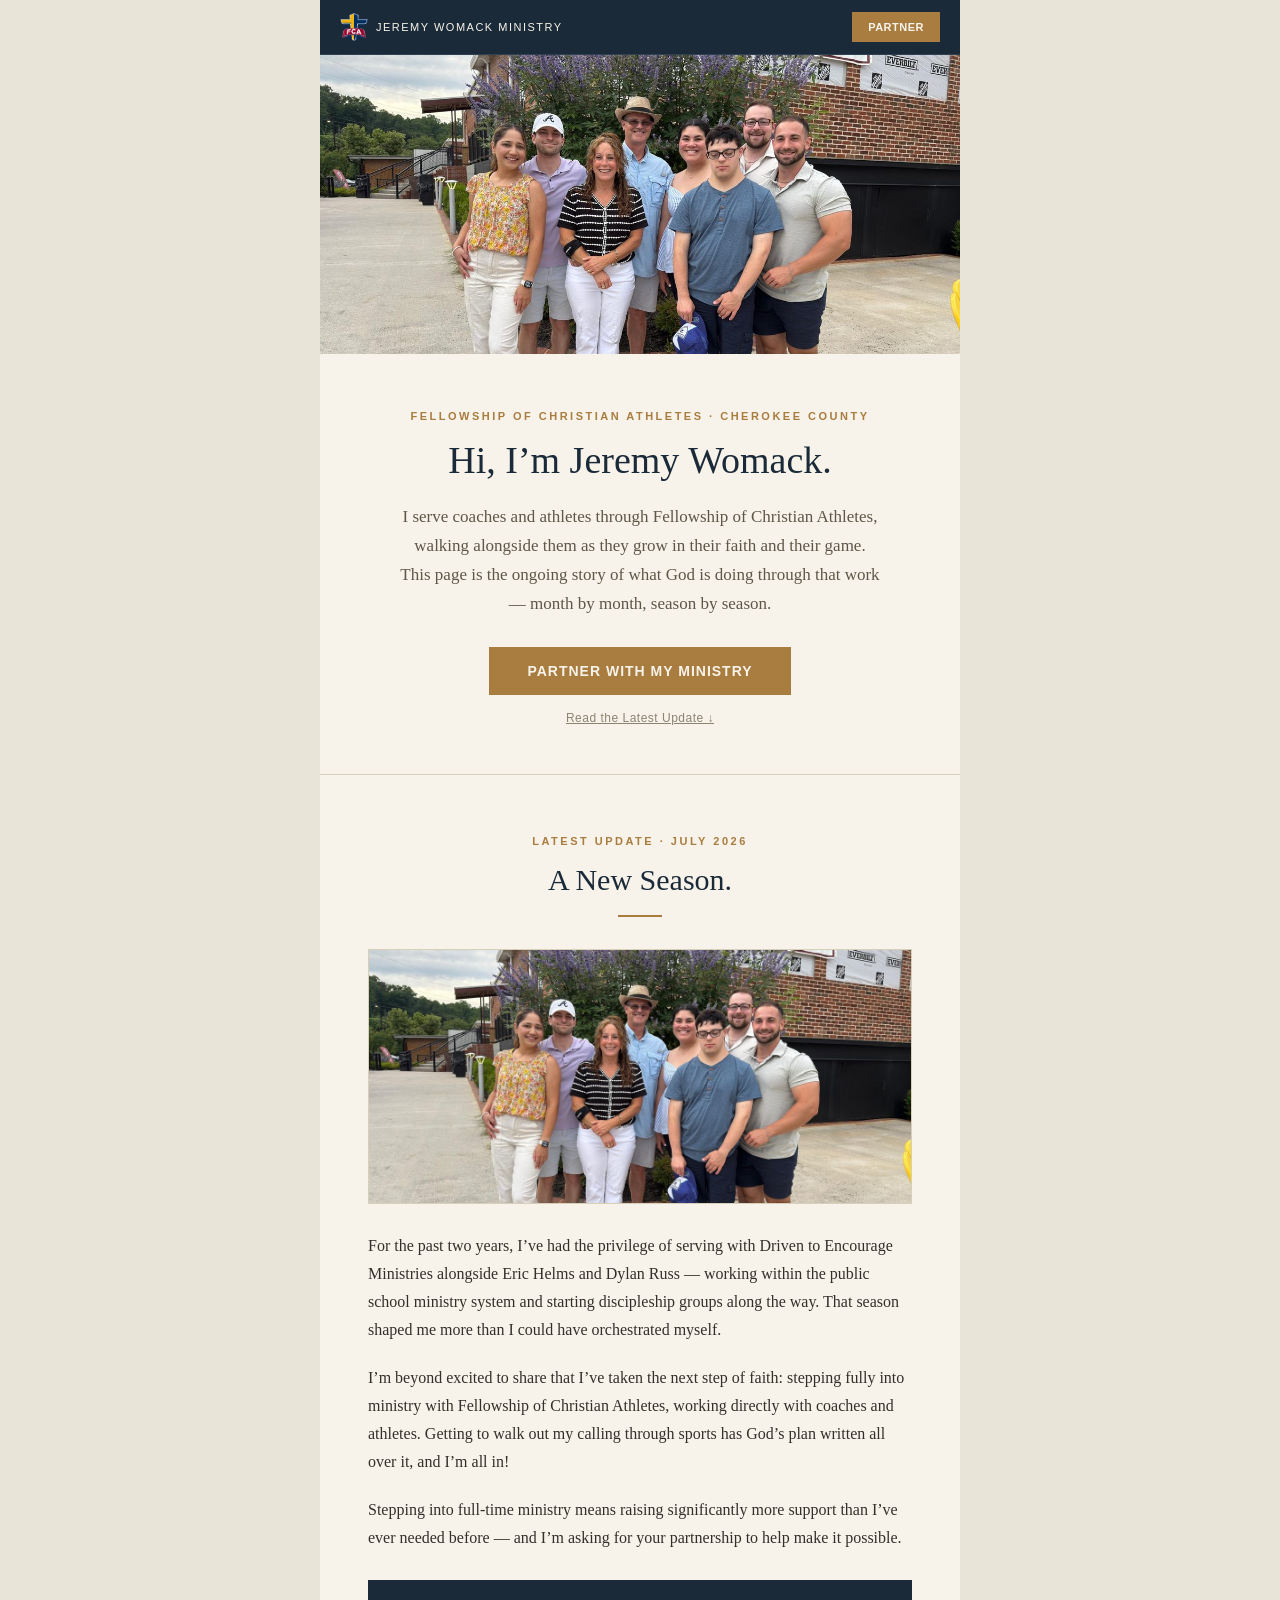
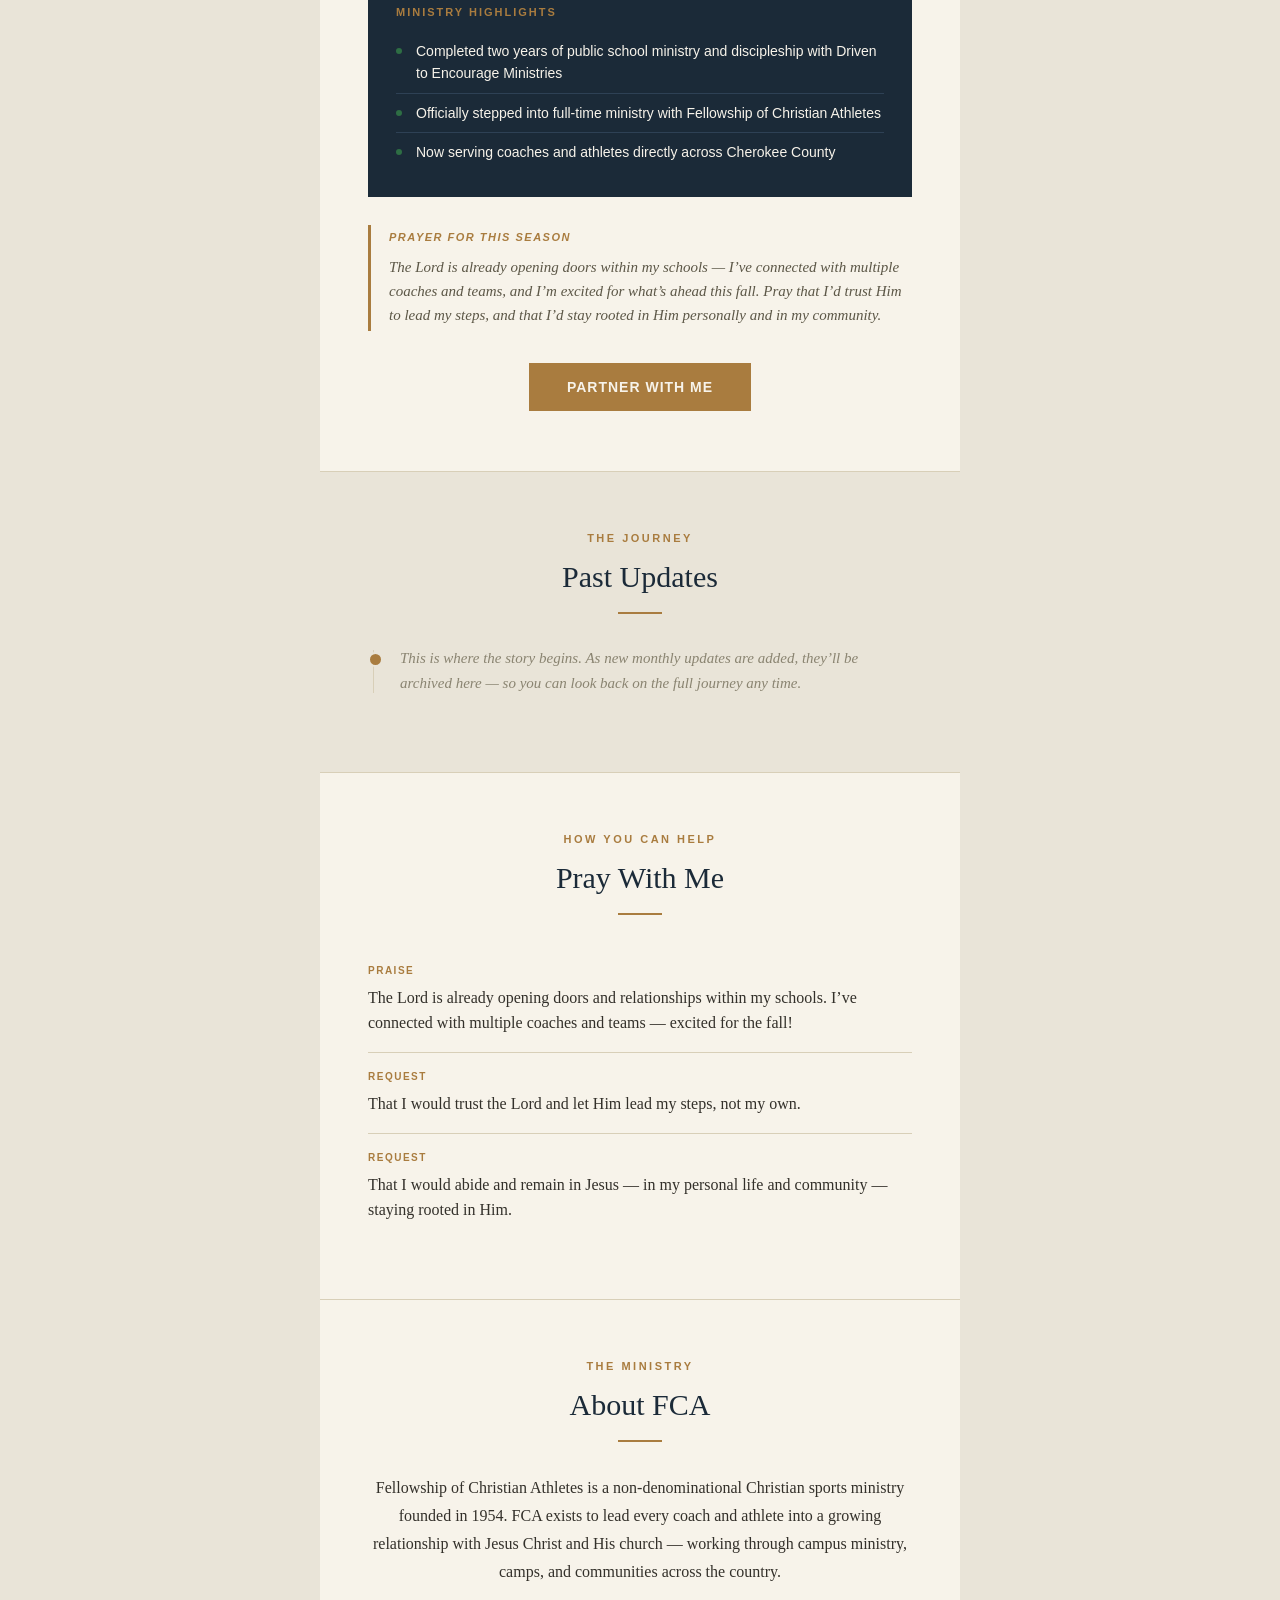
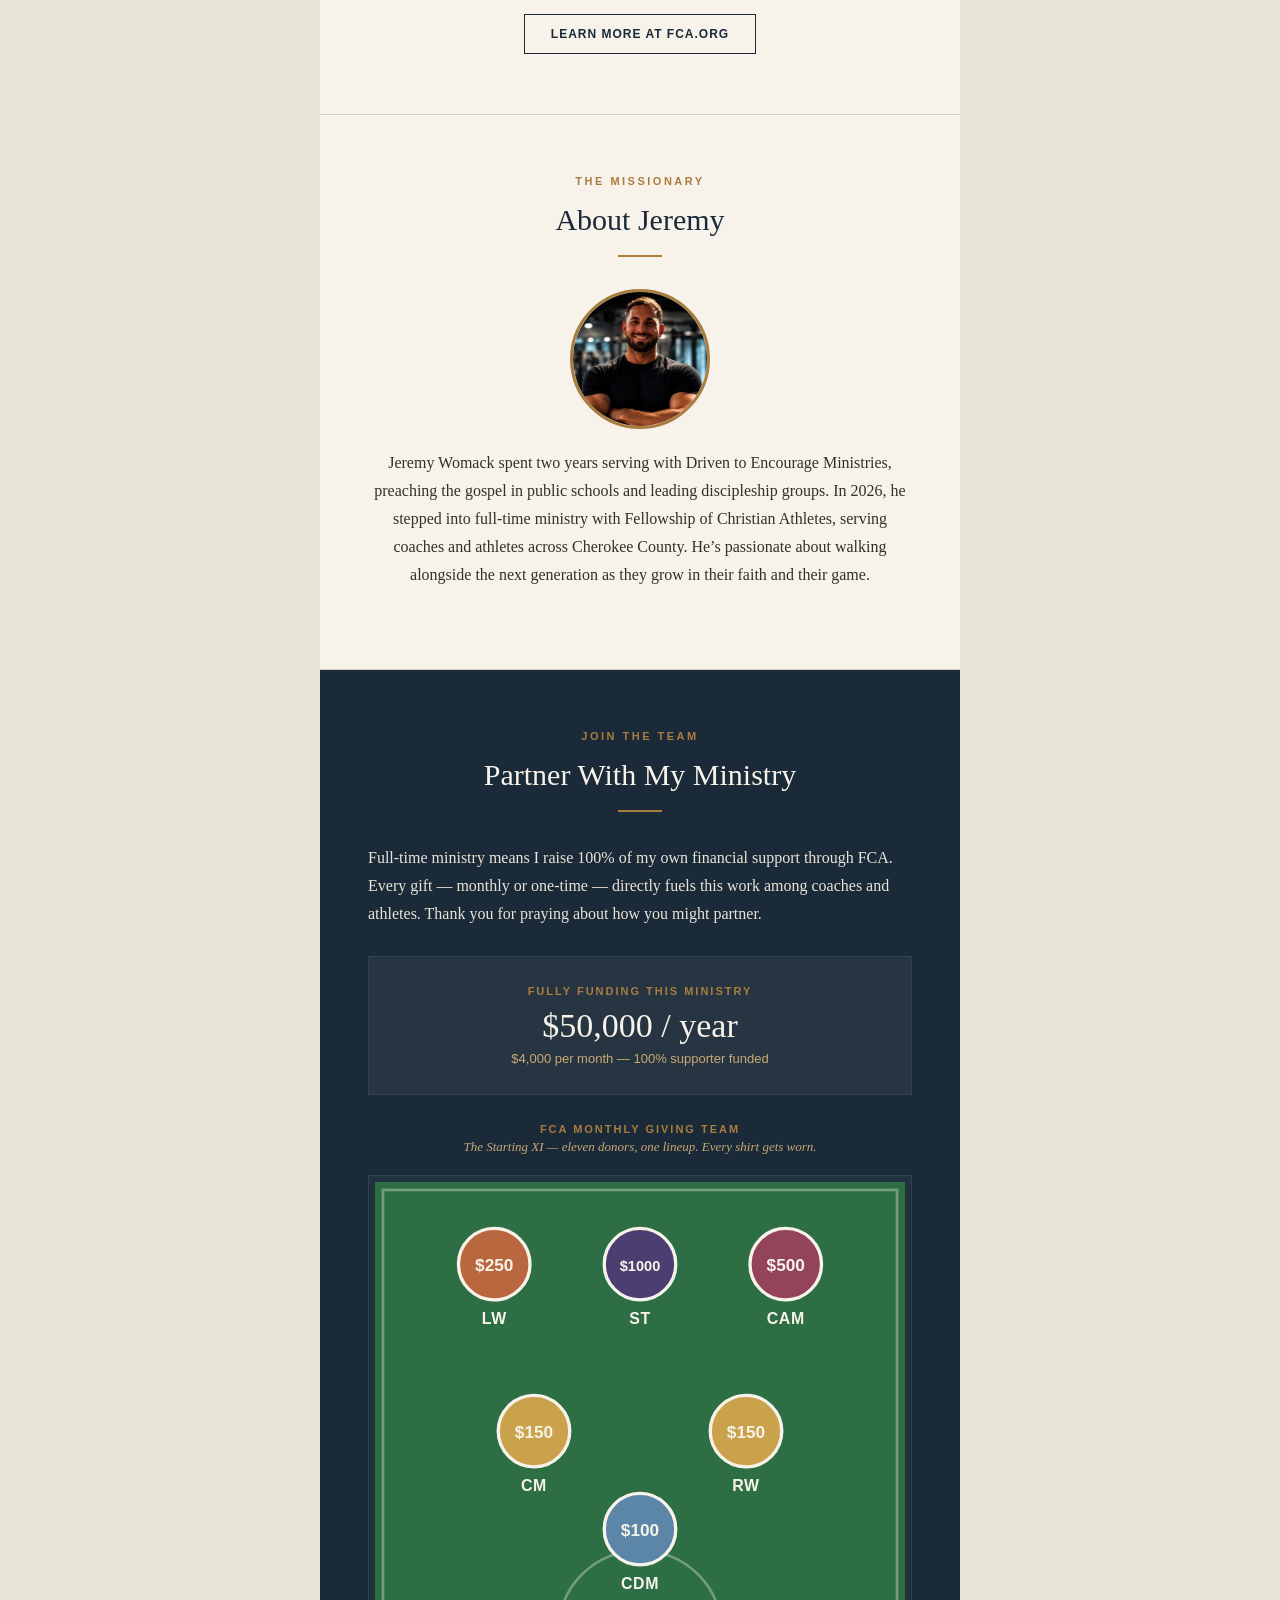
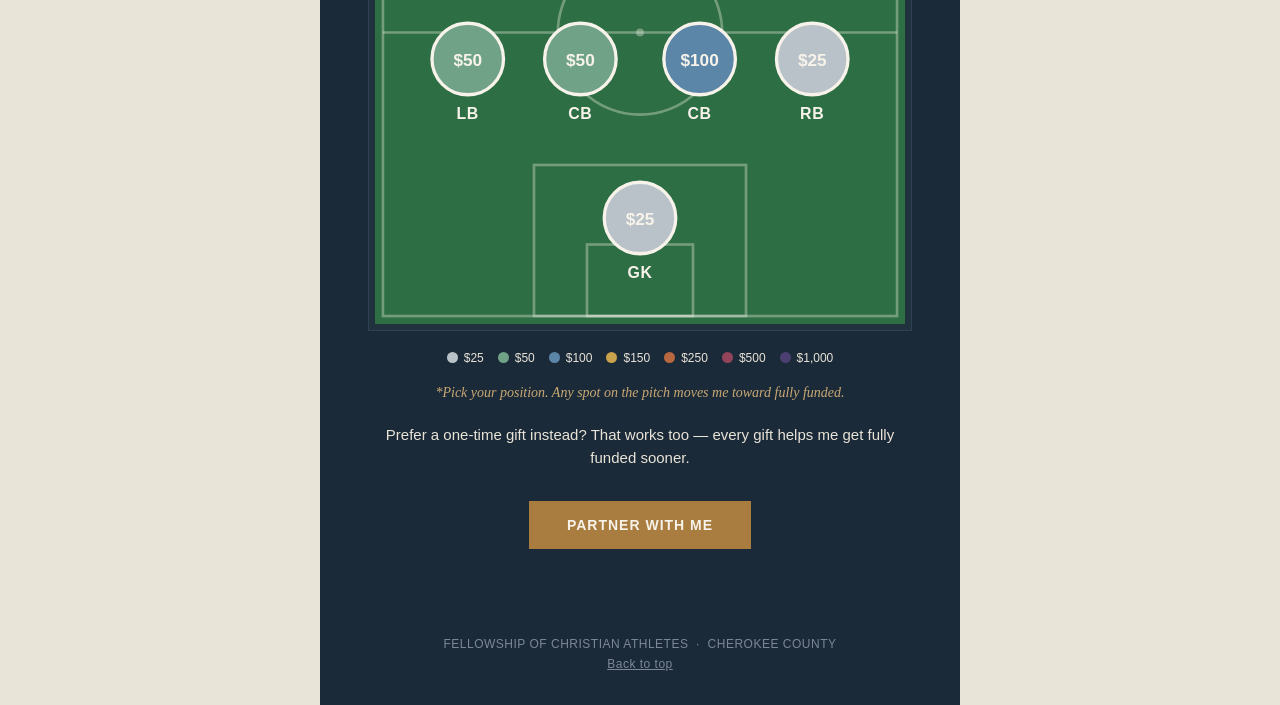
==== commit 15b1563a: "go" ====
--- a/index.html
+++ b/index.html
@@ -3,323 +3,688 @@
 <head>
 <meta charset="UTF-8">
 <meta name="viewport" content="width=device-width, initial-scale=1.0">
-<title>The August Match — Jeremy Womack x FCA</title>
+<title>Jeremy Womack Ministry — Fellowship of Christian Athletes</title>
 <style>
-  :root{
-    --navy:#0B1F3A;
-    --navy-deep:#071429;
-    --gold:#C9A24B;
-    --gold-bright:#E3BE6C;
-    --crimson:#8C2434;
-    --off-white:#F5F2EA;
-    --line:rgba(245,242,234,0.14);
-  }
-  *{box-sizing:border-box; margin:0; padding:0;}
-  body{
-    background:var(--navy-deep);
-    color:var(--off-white);
-    font-family:'Montserrat', 'Helvetica Neue', Arial, sans-serif;
-    line-height:1.6;
-  }
-  .wrap{max-width:760px; margin:0 auto; padding:0 24px;}
-
-  /* HERO */
-  .hero{
-    background:
-      radial-gradient(ellipse at top left, rgba(201,162,75,0.10), transparent 55%),
-      linear-gradient(180deg, var(--navy) 0%, var(--navy-deep) 100%);
-    border-bottom:1px solid var(--line);
-    padding:56px 0 48px;
-    text-align:center;
-    position:relative;
-  }
-  .eyebrow{
-    font-size:12px;
-    letter-spacing:3px;
-    text-transform:uppercase;
-    color:var(--gold-bright);
-    font-weight:700;
-    margin-bottom:18px;
-  }
-  .eyebrow::before, .eyebrow::after{
-    content:"";
-    display:inline-block;
-    width:24px;
-    height:1px;
-    background:var(--gold-bright);
-    vertical-align:middle;
-    margin:0 10px 4px;
-  }
-  h1{
-    font-family:'Lato', 'Helvetica Neue', Arial, sans-serif;
-    font-size:40px;
-    font-weight:800;
-    line-height:1.15;
-    color:var(--off-white);
-    margin-bottom:16px;
-  }
-  h1 span{color:var(--gold-bright);}
-  .hero-sub{
-    font-size:16px;
-    color:rgba(245,242,234,0.75);
-    max-width:480px;
-    margin:0 auto;
-  }
-
-  /* MATCH BADGE */
-  .badge-row{
-    display:flex;
-    justify-content:center;
-    gap:14px;
-    margin:34px 0 8px;
-    flex-wrap:wrap;
-  }
-  .badge{
-    background:rgba(201,162,75,0.08);
-    border:1px solid rgba(201,162,75,0.4);
-    border-radius:4px;
-    padding:16px 22px;
-    text-align:center;
-    min-width:140px;
-  }
-  .badge .num{
-    font-family:'Lato', sans-serif;
-    font-size:26px;
-    font-weight:800;
-    color:var(--gold-bright);
-    display:block;
-  }
-  .badge .label{
-    font-size:11px;
-    letter-spacing:1.5px;
-    text-transform:uppercase;
-    color:rgba(245,242,234,0.6);
-  }
-
-  /* BODY */
-  .section{padding:44px 0;}
-  .section + .section{border-top:1px solid var(--line);}
-  p{font-size:16px; color:rgba(245,242,234,0.85); margin-bottom:16px;}
-  p:last-child{margin-bottom:0;}
-  .lede{font-size:18px; color:var(--off-white); font-weight:500;}
-
-  .divider-mark{
-    display:flex;
-    align-items:center;
-    justify-content:center;
-    gap:10px;
-    margin:8px 0 28px;
-  }
-  .divider-mark .diamond{
-    width:8px; height:8px;
-    background:var(--crimson);
-    transform:rotate(45deg);
-  }
-  .divider-mark .rule{width:60px; height:1px; background:var(--line);}
-
-  /* CTA BLOCK */
-  .cta-block{
-    background:var(--crimson);
-    border-radius:6px;
-    padding:36px 30px;
-    text-align:center;
-    margin-top:8px;
-  }
-  .cta-block h2{
-    font-family:'Lato', sans-serif;
-    font-size:24px;
-    font-weight:800;
-    margin-bottom:10px;
-  }
-  .cta-block p{
-    color:rgba(245,242,234,0.9);
-    font-size:15px;
-    max-width:420px;
-    margin:0 auto 22px;
-  }
-  .cta-btn{
-    display:inline-block;
-    background:var(--gold-bright);
-    color:var(--navy-deep);
-    font-weight:800;
-    font-size:15px;
-    letter-spacing:0.5px;
-    text-transform:uppercase;
-    text-decoration:none;
-    padding:16px 36px;
-    border-radius:4px;
-    transition:transform 0.15s ease, box-shadow 0.15s ease;
-  }
-  .cta-btn:hover{transform:translateY(-2px); box-shadow:0 8px 20px rgba(0,0,0,0.25);}
-  .cta-note{
-    margin-top:14px;
-    font-size:12px;
-    color:rgba(245,242,234,0.65);
-  }
-
-  /* MISSION STRIP */
-  .mission-strip{
-    text-align:center;
-    padding:40px 0;
-    background:var(--navy);
-  }
-  .mission-strip .quote{
-    font-family:'Lato', serif;
-    font-style:italic;
-    font-size:17px;
-    color:var(--gold-bright);
-    max-width:520px;
-    margin:0 auto;
-    line-height:1.5;
-  }
-  .mission-strip .sign{
-    margin-top:14px;
-    font-size:12px;
-    letter-spacing:2px;
-    text-transform:uppercase;
-    color:rgba(245,242,234,0.55);
-  }
-
-  /* FOOTER */
-  footer{
-    text-align:center;
-    padding:30px 0 50px;
-    font-size:12px;
-    color:rgba(245,242,234,0.4);
-  }
-  footer .fca-mark{
-    color:var(--gold-bright);
-    font-weight:800;
-    letter-spacing:1px;
-  }
-
-  /* LOGO SLOTS */
-  .logo-slot{
-    display:flex;
-    justify-content:center;
-    align-items:center;
-    margin-bottom:24px;
-  }
-  .logo-slot img{
-    max-height:44px;
-    width:auto;
-  }
-  .fca-textmark{
-    font-family:'Lato', sans-serif;
-    font-weight:800;
-    font-size:20px;
-    letter-spacing:3px;
-    color:var(--gold-bright);
-    border:1.5px solid var(--gold-bright);
-    padding:6px 14px;
-    border-radius:3px;
-  }
-  .logo-slot-bottom{margin-bottom:18px;}
-
-  /* HERO PHOTO */
-  .hero-photo{
-    margin-top:32px;
-    aspect-ratio:16/9;
-    max-width:600px;
-    margin-left:auto;
-    margin-right:auto;
-    border-radius:6px;
-    border:1.5px dashed rgba(227,190,108,0.4);
-    background:rgba(245,242,234,0.03);
-    display:flex;
-    align-items:center;
-    justify-content:center;
-    overflow:hidden;
-  }
-  .hero-photo img{
-    width:100%;
-    height:100%;
-    object-fit:cover;
-    display:block;
-  }
-  .hero-photo-label{
-    font-size:12px;
-    letter-spacing:1.5px;
-    text-transform:uppercase;
-    color:rgba(245,242,234,0.35);
-  }
-
-  @media (max-width:480px){
-    h1{font-size:30px;}
-    .badge{min-width:110px; padding:14px;}
-    .cta-block{padding:30px 20px;}
-  }
+  :root {
+    --ink: #1B2A38;
+    --ink-soft: #2E4155;
+    --parchment: #F7F3EA;
+    --parchment-dim: #E9E4D8;
+    --brass: #A97C3F;
+    --brass-soft: #C9A874;
+    --green: #2E6E44;
+    --text: #33302A;
+    --text-mute: #5C5747;
+    --text-faint: #8A8471;
+    --line: #D8CFB8;
+  }
+  * { box-sizing: border-box; }
+  body {
+    margin: 0;
+    padding: 0;
+    background: var(--parchment-dim);
+    font-family: Georgia, "Times New Roman", serif;
+    color: var(--text);
+  }
+  a { color: inherit; }
+  .wrap {
+    max-width: 640px;
+    margin: 0 auto;
+    background: var(--parchment);
+  }
+  .container { padding: 0 32px; }
+  @media (min-width: 600px) {
+    .container { padding: 0 48px; }
+  }
+
+  /* ---------- Sticky top bar ---------- */
+  .topbar {
+    position: sticky;
+    top: 0;
+    z-index: 50;
+    background: var(--ink);
+    display: flex;
+    align-items: center;
+    justify-content: space-between;
+    padding: 12px 20px;
+    border-bottom: 1px solid var(--ink-soft);
+  }
+  .topbar a.brand {
+    display: flex;
+    align-items: center;
+    gap: 8px;
+    text-decoration: none;
+  }
+  .topbar img { width: 28px; height: auto; display: block; }
+  .topbar .brand-text {
+    font-family: Helvetica, Arial, sans-serif;
+    font-size: 11px;
+    letter-spacing: 1.5px;
+    color: var(--parchment);
+    text-transform: uppercase;
+  }
+  .topbar .nav-give {
+    font-family: Helvetica, Arial, sans-serif;
+    font-size: 11px;
+    font-weight: bold;
+    letter-spacing: 0.5px;
+    text-transform: uppercase;
+    background: var(--brass);
+    color: var(--parchment);
+    text-decoration: none;
+    padding: 9px 16px;
+  }
+
+  /* ---------- Hero ---------- */
+  .hero-photo { width: 100%; height: auto; display: block; }
+  .hero {
+    padding: 44px 32px 40px;
+    text-align: center;
+  }
+  @media (min-width: 600px) { .hero { padding: 56px 48px 48px; } }
+  .eyebrow {
+    font-family: Helvetica, Arial, sans-serif;
+    font-size: 11px;
+    letter-spacing: 2.5px;
+    text-transform: uppercase;
+    color: var(--brass);
+    font-weight: bold;
+    margin: 0 0 16px;
+  }
+  .hero h1 {
+    font-size: 38px;
+    line-height: 1.2;
+    color: var(--ink);
+    margin: 0 0 20px;
+    font-weight: normal;
+  }
+  .hero p.intro {
+    font-size: 17px;
+    line-height: 1.7;
+    color: var(--text-mute);
+    max-width: 480px;
+    margin: 0 auto 28px;
+  }
+  .btn-primary {
+    display: inline-block;
+    background: var(--brass);
+    color: var(--parchment);
+    font-family: Helvetica, Arial, sans-serif;
+    font-size: 14px;
+    font-weight: bold;
+    letter-spacing: 1px;
+    text-transform: uppercase;
+    text-decoration: none;
+    padding: 16px 38px;
+  }
+  .btn-ghost {
+    display: inline-block;
+    margin-top: 16px;
+    font-family: Helvetica, Arial, sans-serif;
+    font-size: 12px;
+    letter-spacing: 0.5px;
+    color: var(--text-faint);
+    text-decoration: underline;
+  }
+
+  /* ---------- Section shell ---------- */
+  section { padding: 48px 32px; border-top: 1px solid var(--line); }
+  @media (min-width: 600px) { section { padding: 60px 48px; } }
+  .section-head { text-align: center; margin-bottom: 32px; }
+  .section-head h2 {
+    font-size: 30px;
+    color: var(--ink);
+    margin: 8px 0 0;
+    font-weight: normal;
+  }
+  .rule {
+    width: 44px; height: 2px; background: var(--brass);
+    margin: 18px auto 0;
+  }
+
+  /* ---------- Featured update ---------- */
+  .featured { background: var(--parchment); }
+  .featured-photo {
+    width: 100%; height: auto; display: block;
+    margin: 0 0 28px;
+    border: 1px solid var(--line);
+  }
+  .body-copy p {
+    font-size: 16px;
+    line-height: 1.75;
+    color: var(--text);
+    margin: 0 0 20px;
+  }
+  .highlights {
+    background: var(--ink);
+    padding: 26px 28px;
+    margin: 28px 0;
+  }
+  .highlights p.label {
+    font-family: Helvetica, Arial, sans-serif;
+    font-size: 11px;
+    letter-spacing: 2px;
+    text-transform: uppercase;
+    color: var(--brass);
+    font-weight: bold;
+    margin: 0 0 14px;
+  }
+  .highlights ul {
+    margin: 0; padding: 0; list-style: none;
+  }
+  .highlights li {
+    font-family: Helvetica, Arial, sans-serif;
+    font-size: 14px;
+    color: var(--parchment);
+    line-height: 1.6;
+    padding: 8px 0 8px 20px;
+    position: relative;
+    border-bottom: 1px solid var(--ink-soft);
+  }
+  .highlights li:last-child { border-bottom: none; }
+  .highlights li::before {
+    content: "";
+    position: absolute; left: 0; top: 16px;
+    width: 6px; height: 6px;
+    background: var(--green);
+    border-radius: 50%;
+  }
+  .prayer-callout {
+    border-left: 3px solid var(--brass);
+    padding: 4px 0 4px 18px;
+    margin: 28px 0;
+  }
+  .prayer-callout p.label {
+    font-family: Helvetica, Arial, sans-serif;
+    font-size: 11px;
+    letter-spacing: 1.5px;
+    text-transform: uppercase;
+    color: var(--brass);
+    font-weight: bold;
+    margin: 0 0 8px;
+  }
+  .prayer-callout p {
+    font-family: Georgia, serif;
+    font-style: italic;
+    font-size: 15px;
+    color: var(--text-mute);
+    margin: 0;
+    line-height: 1.6;
+  }
+  .cta-center { text-align: center; margin-top: 32px; }
+
+  /* ---------- Archive ---------- */
+  .archive { background: var(--parchment-dim); }
+  .timeline { position: relative; padding-left: 24px; }
+  .timeline::before {
+    content: "";
+    position: absolute; left: 5px; top: 4px; bottom: 4px;
+    width: 1px; background: var(--line);
+  }
+  .timeline-empty {
+    font-family: Georgia, serif;
+    font-style: italic;
+    font-size: 15px;
+    color: var(--text-faint);
+    line-height: 1.7;
+    padding-left: 8px;
+    position: relative;
+  }
+  .timeline-empty::before {
+    content: "";
+    position: absolute; left: -24px; top: 6px;
+    width: 11px; height: 11px;
+    background: var(--brass);
+    border-radius: 50%;
+    border: 2px solid var(--parchment-dim);
+  }
+  details.update-card {
+    position: relative;
+    margin-bottom: 18px;
+    padding-left: 8px;
+  }
+  details.update-card::before {
+    content: "";
+    position: absolute; left: -24px; top: 6px;
+    width: 11px; height: 11px;
+    background: var(--green);
+    border-radius: 50%;
+    border: 2px solid var(--parchment-dim);
+  }
+  details.update-card summary {
+    cursor: pointer;
+    font-family: Helvetica, Arial, sans-serif;
+    font-size: 15px;
+    color: var(--ink);
+    font-weight: bold;
+    padding: 4px 0;
+  }
+  details.update-card summary .date {
+    display: block;
+    font-size: 11px;
+    letter-spacing: 1px;
+    text-transform: uppercase;
+    color: var(--brass);
+    font-weight: bold;
+    margin-bottom: 4px;
+  }
+  details.update-card .card-body {
+    padding: 12px 0 4px;
+    font-family: Georgia, serif;
+    font-size: 15px;
+    line-height: 1.7;
+    color: var(--text-mute);
+  }
+
+  /* ---------- Prayer section ---------- */
+  .prayer-list { list-style: none; margin: 0; padding: 0; }
+  .prayer-list li {
+    font-family: Georgia, serif;
+    font-size: 16px;
+    line-height: 1.6;
+    color: var(--text);
+    padding: 16px 0;
+    border-bottom: 1px solid var(--line);
+  }
+  .prayer-list li:last-child { border-bottom: none; }
+  .prayer-list li .tag {
+    display: block;
+    font-family: Helvetica, Arial, sans-serif;
+    font-size: 10px;
+    letter-spacing: 1.5px;
+    text-transform: uppercase;
+    color: var(--brass);
+    font-weight: bold;
+    margin-bottom: 6px;
+  }
+
+  /* ---------- About FCA / Jeremy ---------- */
+  .about-fca-visual {
+    width: 100%; height: auto; display: block;
+    margin-bottom: 24px;
+    border: 1px solid var(--line);
+  }
+  .btn-outline {
+    display: inline-block;
+    border: 1px solid var(--ink);
+    color: var(--ink);
+    font-family: Helvetica, Arial, sans-serif;
+    font-size: 12px;
+    font-weight: bold;
+    letter-spacing: 1px;
+    text-transform: uppercase;
+    text-decoration: none;
+    padding: 12px 26px;
+    margin-top: 8px;
+  }
+  .about-jeremy-row {
+    display: flex;
+    flex-direction: column;
+    align-items: center;
+    text-align: center;
+    gap: 20px;
+  }
+  .monogram {
+    width: 96px; height: 96px;
+    border-radius: 50%;
+    background: var(--ink);
+    color: var(--brass);
+    font-family: Georgia, serif;
+    font-size: 30px;
+    display: flex; align-items: center; justify-content: center;
+    flex-shrink: 0;
+    letter-spacing: 1px;
+  }
+  .about-photo {
+    width: 140px; height: 140px;
+    border-radius: 50%;
+    object-fit: cover;
+    object-position: center 30%;
+    border: 3px solid var(--brass);
+    flex-shrink: 0;
+  }
+
+  /* ---------- Partner section ---------- */
+  .partner-section { background: var(--ink); color: var(--parchment); }
+  .partner-section .section-head h2 { color: var(--parchment); }
+  .partner-section .body-copy p { color: var(--parchment-dim); }
+  .stat-block {
+    background: rgba(255,255,255,0.05);
+    border: 1px solid var(--ink-soft);
+    padding: 28px 32px;
+    text-align: center;
+    margin: 28px 0;
+  }
+  .stat-block p.label {
+    font-family: Helvetica, Arial, sans-serif;
+    font-size: 11px;
+    letter-spacing: 2px;
+    text-transform: uppercase;
+    color: var(--brass);
+    font-weight: bold;
+    margin: 0 0 10px;
+  }
+  .stat-block p.amount {
+    font-size: 34px;
+    color: var(--parchment);
+    margin: 0 0 6px;
+  }
+  .stat-block p.sub {
+    font-family: Helvetica, Arial, sans-serif;
+    font-size: 13px;
+    color: var(--brass-soft);
+    margin: 0;
+  }
+  .lineup-wrap { margin: 28px 0 8px; }
+  .lineup-title {
+    font-family: Helvetica, Arial, sans-serif;
+    font-size: 11px;
+    letter-spacing: 2px;
+    text-transform: uppercase;
+    color: var(--brass);
+    margin: 0 0 4px;
+    font-weight: bold;
+    text-align: center;
+  }
+  .lineup-sub {
+    font-family: Georgia, serif;
+    font-style: italic;
+    font-size: 13px;
+    color: var(--brass-soft);
+    margin: 0 0 20px;
+    text-align: center;
+  }
+  .pitch-frame {
+    border: 1px solid var(--ink-soft);
+    padding: 6px;
+    background: rgba(255,255,255,0.03);
+  }
+  .legend-row {
+    display: flex;
+    flex-wrap: wrap;
+    justify-content: center;
+    gap: 14px;
+    margin: 20px 0 0;
+  }
+  .legend-item {
+    display: inline-flex;
+    align-items: center;
+    gap: 6px;
+    font-family: Helvetica, Arial, sans-serif;
+    font-size: 12px;
+    color: var(--parchment-dim);
+  }
+  .legend-dot {
+    width: 11px; height: 11px;
+    border-radius: 50%;
+    display: inline-block;
+  }
+  .lineup-foot {
+    font-family: Georgia, serif; font-style: italic;
+    font-size: 14px; color: var(--brass-soft);
+    text-align: center; margin: 20px 0 0;
+  }
+  .onetime-note {
+    font-family: Helvetica, Arial, sans-serif;
+    font-size: 15px; color: var(--parchment-dim);
+    text-align: center; margin: 22px 0 0; line-height: 1.55;
+  }
+
+  /* ---------- Footer ---------- */
+  footer {
+    background: var(--ink);
+    padding: 28px 32px;
+    text-align: center;
+  }
+  footer p {
+    font-family: Helvetica, Arial, sans-serif;
+    font-size: 12px;
+    color: #7C8798;
+    margin: 0 0 6px;
+    letter-spacing: 0.5px;
+  }
+  footer a { color: #7C8798; }
 </style>
 </head>
 <body>
+<div class="wrap" id="top">
+
+  <div class="topbar">
+    <a href="#top" class="brand">
+      <img src="[data-uri]" alt="FCA logo" />
+      <span class="brand-text">Jeremy Womack Ministry</span>
+    </a>
+    <a class="nav-give" href="https://my.fca.org/?form=jeremywomack" target="_blank">Partner</a>
+  </div>
+
+  <img class="hero-photo" src="[data-uri]" alt="Jeremy Womack with family" />
 
   <div class="hero">
-    <div class="wrap">
-      <div class="logo-slot logo-slot-top">
-        <span class="fca-textmark">FCA</span>
+    <p class="eyebrow">Fellowship of Christian Athletes &middot; Cherokee County</p>
+    <h1>Hi, I&rsquo;m Jeremy Womack.</h1>
+    <p class="intro">I serve coaches and athletes through Fellowship of Christian Athletes, walking alongside them as they grow in their faith and their game. This page is the ongoing story of what God is doing through that work &mdash; month by month, season by season.</p>
+    <a class="btn-primary" href="https://my.fca.org/?form=jeremywomack" target="_blank">Partner With My Ministry</a>
+    <br>
+    <a class="btn-ghost" href="#latest-update">Read the Latest Update &darr;</a>
+  </div>
+
+  <!-- ================= FEATURED UPDATE ================= -->
+  <section class="featured" id="latest-update">
+    <div class="section-head">
+      <p class="eyebrow">Latest Update &middot; July 2026</p>
+      <h2>A New Season.</h2>
+      <div class="rule"></div>
+    </div>
+
+    <img class="featured-photo" src="[data-uri]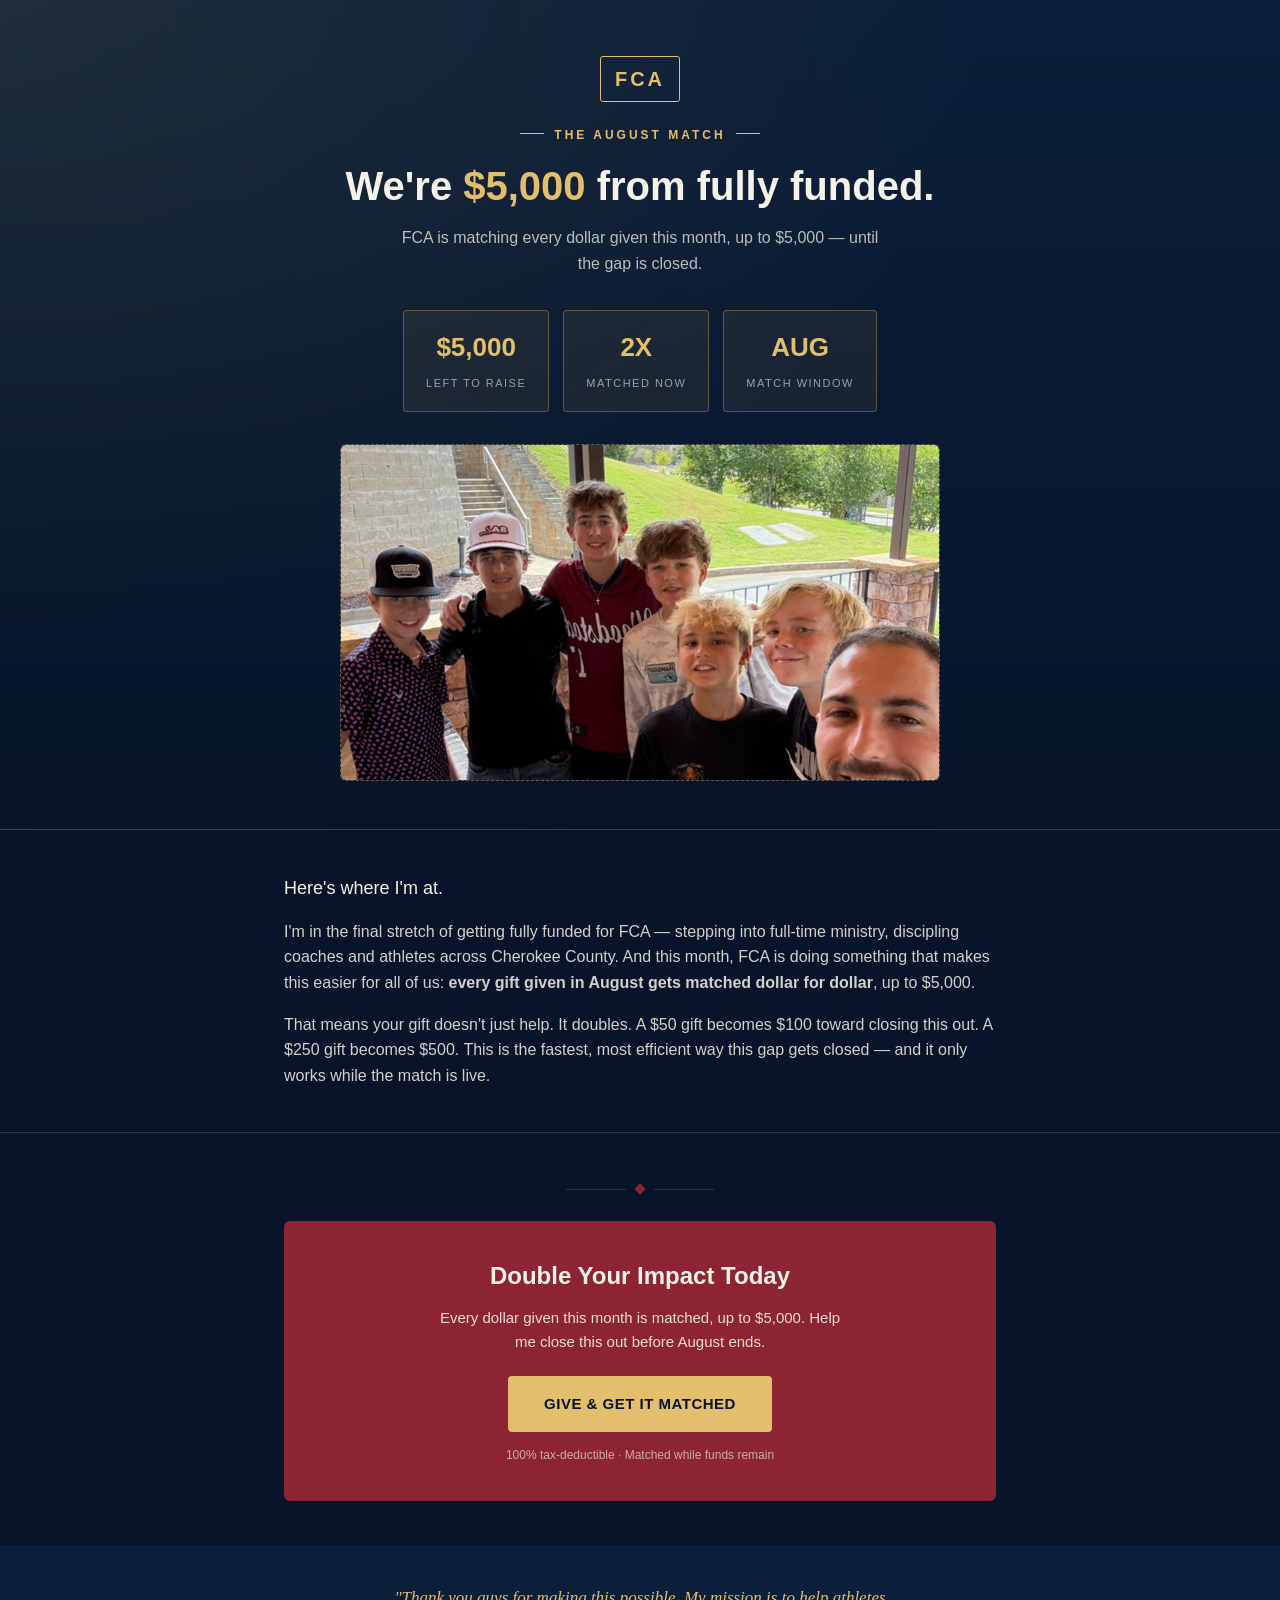
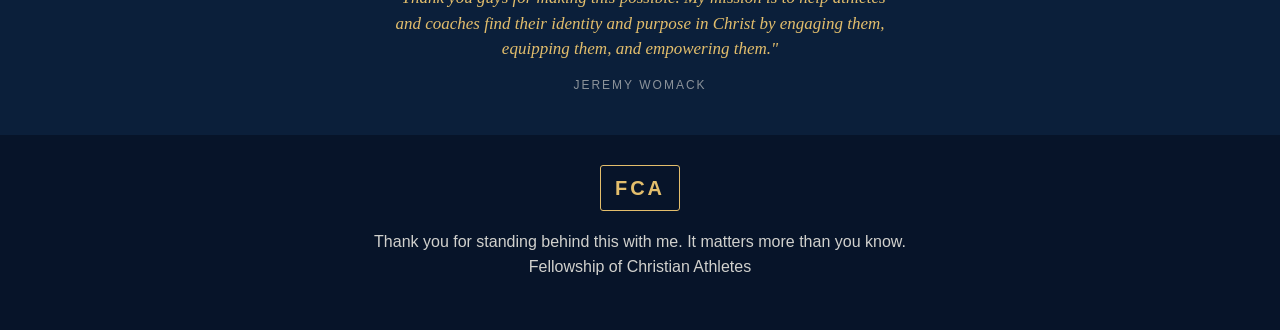
==== commit 46cd302c: "go" ====
--- a/index.html
+++ b/index.html
@@ -3,688 +3,323 @@
 <head>
 <meta charset="UTF-8">
 <meta name="viewport" content="width=device-width, initial-scale=1.0">
-<title>Jeremy Womack Ministry — Fellowship of Christian Athletes</title>
+<title>The August Match — Jeremy Womack x FCA</title>
 <style>
-  :root {
-    --ink: #1B2A38;
-    --ink-soft: #2E4155;
-    --parchment: #F7F3EA;
-    --parchment-dim: #E9E4D8;
-    --brass: #A97C3F;
-    --brass-soft: #C9A874;
-    --green: #2E6E44;
-    --text: #33302A;
-    --text-mute: #5C5747;
-    --text-faint: #8A8471;
-    --line: #D8CFB8;
-  }
-  * { box-sizing: border-box; }
-  body {
-    margin: 0;
-    padding: 0;
-    background: var(--parchment-dim);
-    font-family: Georgia, "Times New Roman", serif;
-    color: var(--text);
-  }
-  a { color: inherit; }
-  .wrap {
-    max-width: 640px;
-    margin: 0 auto;
-    background: var(--parchment);
-  }
-  .container { padding: 0 32px; }
-  @media (min-width: 600px) {
-    .container { padding: 0 48px; }
-  }
-
-  /* ---------- Sticky top bar ---------- */
-  .topbar {
-    position: sticky;
-    top: 0;
-    z-index: 50;
-    background: var(--ink);
-    display: flex;
-    align-items: center;
-    justify-content: space-between;
-    padding: 12px 20px;
-    border-bottom: 1px solid var(--ink-soft);
-  }
-  .topbar a.brand {
-    display: flex;
-    align-items: center;
-    gap: 8px;
-    text-decoration: none;
-  }
-  .topbar img { width: 28px; height: auto; display: block; }
-  .topbar .brand-text {
-    font-family: Helvetica, Arial, sans-serif;
-    font-size: 11px;
-    letter-spacing: 1.5px;
-    color: var(--parchment);
-    text-transform: uppercase;
-  }
-  .topbar .nav-give {
-    font-family: Helvetica, Arial, sans-serif;
-    font-size: 11px;
-    font-weight: bold;
-    letter-spacing: 0.5px;
-    text-transform: uppercase;
-    background: var(--brass);
-    color: var(--parchment);
-    text-decoration: none;
-    padding: 9px 16px;
-  }
-
-  /* ---------- Hero ---------- */
-  .hero-photo { width: 100%; height: auto; display: block; }
-  .hero {
-    padding: 44px 32px 40px;
-    text-align: center;
-  }
-  @media (min-width: 600px) { .hero { padding: 56px 48px 48px; } }
-  .eyebrow {
-    font-family: Helvetica, Arial, sans-serif;
-    font-size: 11px;
-    letter-spacing: 2.5px;
-    text-transform: uppercase;
-    color: var(--brass);
-    font-weight: bold;
-    margin: 0 0 16px;
-  }
-  .hero h1 {
-    font-size: 38px;
-    line-height: 1.2;
-    color: var(--ink);
-    margin: 0 0 20px;
-    font-weight: normal;
-  }
-  .hero p.intro {
-    font-size: 17px;
-    line-height: 1.7;
-    color: var(--text-mute);
-    max-width: 480px;
-    margin: 0 auto 28px;
-  }
-  .btn-primary {
-    display: inline-block;
-    background: var(--brass);
-    color: var(--parchment);
-    font-family: Helvetica, Arial, sans-serif;
-    font-size: 14px;
-    font-weight: bold;
-    letter-spacing: 1px;
-    text-transform: uppercase;
-    text-decoration: none;
-    padding: 16px 38px;
-  }
-  .btn-ghost {
-    display: inline-block;
-    margin-top: 16px;
-    font-family: Helvetica, Arial, sans-serif;
-    font-size: 12px;
-    letter-spacing: 0.5px;
-    color: var(--text-faint);
-    text-decoration: underline;
-  }
-
-  /* ---------- Section shell ---------- */
-  section { padding: 48px 32px; border-top: 1px solid var(--line); }
-  @media (min-width: 600px) { section { padding: 60px 48px; } }
-  .section-head { text-align: center; margin-bottom: 32px; }
-  .section-head h2 {
-    font-size: 30px;
-    color: var(--ink);
-    margin: 8px 0 0;
-    font-weight: normal;
-  }
-  .rule {
-    width: 44px; height: 2px; background: var(--brass);
-    margin: 18px auto 0;
-  }
-
-  /* ---------- Featured update ---------- */
-  .featured { background: var(--parchment); }
-  .featured-photo {
-    width: 100%; height: auto; display: block;
-    margin: 0 0 28px;
-    border: 1px solid var(--line);
-  }
-  .body-copy p {
-    font-size: 16px;
-    line-height: 1.75;
-    color: var(--text);
-    margin: 0 0 20px;
-  }
-  .highlights {
-    background: var(--ink);
-    padding: 26px 28px;
-    margin: 28px 0;
-  }
-  .highlights p.label {
-    font-family: Helvetica, Arial, sans-serif;
-    font-size: 11px;
-    letter-spacing: 2px;
-    text-transform: uppercase;
-    color: var(--brass);
-    font-weight: bold;
-    margin: 0 0 14px;
-  }
-  .highlights ul {
-    margin: 0; padding: 0; list-style: none;
-  }
-  .highlights li {
-    font-family: Helvetica, Arial, sans-serif;
-    font-size: 14px;
-    color: var(--parchment);
-    line-height: 1.6;
-    padding: 8px 0 8px 20px;
-    position: relative;
-    border-bottom: 1px solid var(--ink-soft);
-  }
-  .highlights li:last-child { border-bottom: none; }
-  .highlights li::before {
-    content: "";
-    position: absolute; left: 0; top: 16px;
-    width: 6px; height: 6px;
-    background: var(--green);
-    border-radius: 50%;
-  }
-  .prayer-callout {
-    border-left: 3px solid var(--brass);
-    padding: 4px 0 4px 18px;
-    margin: 28px 0;
-  }
-  .prayer-callout p.label {
-    font-family: Helvetica, Arial, sans-serif;
-    font-size: 11px;
-    letter-spacing: 1.5px;
-    text-transform: uppercase;
-    color: var(--brass);
-    font-weight: bold;
-    margin: 0 0 8px;
-  }
-  .prayer-callout p {
-    font-family: Georgia, serif;
-    font-style: italic;
-    font-size: 15px;
-    color: var(--text-mute);
-    margin: 0;
-    line-height: 1.6;
-  }
-  .cta-center { text-align: center; margin-top: 32px; }
-
-  /* ---------- Archive ---------- */
-  .archive { background: var(--parchment-dim); }
-  .timeline { position: relative; padding-left: 24px; }
-  .timeline::before {
-    content: "";
-    position: absolute; left: 5px; top: 4px; bottom: 4px;
-    width: 1px; background: var(--line);
-  }
-  .timeline-empty {
-    font-family: Georgia, serif;
-    font-style: italic;
-    font-size: 15px;
-    color: var(--text-faint);
-    line-height: 1.7;
-    padding-left: 8px;
-    position: relative;
-  }
-  .timeline-empty::before {
-    content: "";
-    position: absolute; left: -24px; top: 6px;
-    width: 11px; height: 11px;
-    background: var(--brass);
-    border-radius: 50%;
-    border: 2px solid var(--parchment-dim);
-  }
-  details.update-card {
-    position: relative;
-    margin-bottom: 18px;
-    padding-left: 8px;
-  }
-  details.update-card::before {
-    content: "";
-    position: absolute; left: -24px; top: 6px;
-    width: 11px; height: 11px;
-    background: var(--green);
-    border-radius: 50%;
-    border: 2px solid var(--parchment-dim);
-  }
-  details.update-card summary {
-    cursor: pointer;
-    font-family: Helvetica, Arial, sans-serif;
-    font-size: 15px;
-    color: var(--ink);
-    font-weight: bold;
-    padding: 4px 0;
-  }
-  details.update-card summary .date {
-    display: block;
-    font-size: 11px;
-    letter-spacing: 1px;
-    text-transform: uppercase;
-    color: var(--brass);
-    font-weight: bold;
-    margin-bottom: 4px;
-  }
-  details.update-card .card-body {
-    padding: 12px 0 4px;
-    font-family: Georgia, serif;
-    font-size: 15px;
-    line-height: 1.7;
-    color: var(--text-mute);
-  }
-
-  /* ---------- Prayer section ---------- */
-  .prayer-list { list-style: none; margin: 0; padding: 0; }
-  .prayer-list li {
-    font-family: Georgia, serif;
-    font-size: 16px;
-    line-height: 1.6;
-    color: var(--text);
-    padding: 16px 0;
-    border-bottom: 1px solid var(--line);
-  }
-  .prayer-list li:last-child { border-bottom: none; }
-  .prayer-list li .tag {
-    display: block;
-    font-family: Helvetica, Arial, sans-serif;
-    font-size: 10px;
-    letter-spacing: 1.5px;
-    text-transform: uppercase;
-    color: var(--brass);
-    font-weight: bold;
-    margin-bottom: 6px;
-  }
-
-  /* ---------- About FCA / Jeremy ---------- */
-  .about-fca-visual {
-    width: 100%; height: auto; display: block;
-    margin-bottom: 24px;
-    border: 1px solid var(--line);
-  }
-  .btn-outline {
-    display: inline-block;
-    border: 1px solid var(--ink);
-    color: var(--ink);
-    font-family: Helvetica, Arial, sans-serif;
-    font-size: 12px;
-    font-weight: bold;
-    letter-spacing: 1px;
-    text-transform: uppercase;
-    text-decoration: none;
-    padding: 12px 26px;
-    margin-top: 8px;
-  }
-  .about-jeremy-row {
-    display: flex;
-    flex-direction: column;
-    align-items: center;
-    text-align: center;
-    gap: 20px;
-  }
-  .monogram {
-    width: 96px; height: 96px;
-    border-radius: 50%;
-    background: var(--ink);
-    color: var(--brass);
-    font-family: Georgia, serif;
-    font-size: 30px;
-    display: flex; align-items: center; justify-content: center;
-    flex-shrink: 0;
-    letter-spacing: 1px;
-  }
-  .about-photo {
-    width: 140px; height: 140px;
-    border-radius: 50%;
-    object-fit: cover;
-    object-position: center 30%;
-    border: 3px solid var(--brass);
-    flex-shrink: 0;
-  }
-
-  /* ---------- Partner section ---------- */
-  .partner-section { background: var(--ink); color: var(--parchment); }
-  .partner-section .section-head h2 { color: var(--parchment); }
-  .partner-section .body-copy p { color: var(--parchment-dim); }
-  .stat-block {
-    background: rgba(255,255,255,0.05);
-    border: 1px solid var(--ink-soft);
-    padding: 28px 32px;
-    text-align: center;
-    margin: 28px 0;
-  }
-  .stat-block p.label {
-    font-family: Helvetica, Arial, sans-serif;
-    font-size: 11px;
-    letter-spacing: 2px;
-    text-transform: uppercase;
-    color: var(--brass);
-    font-weight: bold;
-    margin: 0 0 10px;
-  }
-  .stat-block p.amount {
-    font-size: 34px;
-    color: var(--parchment);
-    margin: 0 0 6px;
-  }
-  .stat-block p.sub {
-    font-family: Helvetica, Arial, sans-serif;
-    font-size: 13px;
-    color: var(--brass-soft);
-    margin: 0;
-  }
-  .lineup-wrap { margin: 28px 0 8px; }
-  .lineup-title {
-    font-family: Helvetica, Arial, sans-serif;
-    font-size: 11px;
-    letter-spacing: 2px;
-    text-transform: uppercase;
-    color: var(--brass);
-    margin: 0 0 4px;
-    font-weight: bold;
-    text-align: center;
-  }
-  .lineup-sub {
-    font-family: Georgia, serif;
-    font-style: italic;
-    font-size: 13px;
-    color: var(--brass-soft);
-    margin: 0 0 20px;
-    text-align: center;
-  }
-  .pitch-frame {
-    border: 1px solid var(--ink-soft);
-    padding: 6px;
-    background: rgba(255,255,255,0.03);
-  }
-  .legend-row {
-    display: flex;
-    flex-wrap: wrap;
-    justify-content: center;
-    gap: 14px;
-    margin: 20px 0 0;
-  }
-  .legend-item {
-    display: inline-flex;
-    align-items: center;
-    gap: 6px;
-    font-family: Helvetica, Arial, sans-serif;
-    font-size: 12px;
-    color: var(--parchment-dim);
-  }
-  .legend-dot {
-    width: 11px; height: 11px;
-    border-radius: 50%;
-    display: inline-block;
-  }
-  .lineup-foot {
-    font-family: Georgia, serif; font-style: italic;
-    font-size: 14px; color: var(--brass-soft);
-    text-align: center; margin: 20px 0 0;
-  }
-  .onetime-note {
-    font-family: Helvetica, Arial, sans-serif;
-    font-size: 15px; color: var(--parchment-dim);
-    text-align: center; margin: 22px 0 0; line-height: 1.55;
-  }
-
-  /* ---------- Footer ---------- */
-  footer {
-    background: var(--ink);
-    padding: 28px 32px;
-    text-align: center;
-  }
-  footer p {
-    font-family: Helvetica, Arial, sans-serif;
-    font-size: 12px;
-    color: #7C8798;
-    margin: 0 0 6px;
-    letter-spacing: 0.5px;
-  }
-  footer a { color: #7C8798; }
+  :root{
+    --navy:#0B1F3A;
+    --navy-deep:#071429;
+    --gold:#C9A24B;
+    --gold-bright:#E3BE6C;
+    --crimson:#8C2434;
+    --off-white:#F5F2EA;
+    --line:rgba(245,242,234,0.14);
+  }
+  *{box-sizing:border-box; margin:0; padding:0;}
+  body{
+    background:var(--navy-deep);
+    color:var(--off-white);
+    font-family:'Montserrat', 'Helvetica Neue', Arial, sans-serif;
+    line-height:1.6;
+  }
+  .wrap{max-width:760px; margin:0 auto; padding:0 24px;}
+
+  /* HERO */
+  .hero{
+    background:
+      radial-gradient(ellipse at top left, rgba(201,162,75,0.10), transparent 55%),
+      linear-gradient(180deg, var(--navy) 0%, var(--navy-deep) 100%);
+    border-bottom:1px solid var(--line);
+    padding:56px 0 48px;
+    text-align:center;
+    position:relative;
+  }
+  .eyebrow{
+    font-size:12px;
+    letter-spacing:3px;
+    text-transform:uppercase;
+    color:var(--gold-bright);
+    font-weight:700;
+    margin-bottom:18px;
+  }
+  .eyebrow::before, .eyebrow::after{
+    content:"";
+    display:inline-block;
+    width:24px;
+    height:1px;
+    background:var(--gold-bright);
+    vertical-align:middle;
+    margin:0 10px 4px;
+  }
+  h1{
+    font-family:'Lato', 'Helvetica Neue', Arial, sans-serif;
+    font-size:40px;
+    font-weight:800;
+    line-height:1.15;
+    color:var(--off-white);
+    margin-bottom:16px;
+  }
+  h1 span{color:var(--gold-bright);}
+  .hero-sub{
+    font-size:16px;
+    color:rgba(245,242,234,0.75);
+    max-width:480px;
+    margin:0 auto;
+  }
+
+  /* MATCH BADGE */
+  .badge-row{
+    display:flex;
+    justify-content:center;
+    gap:14px;
+    margin:34px 0 8px;
+    flex-wrap:wrap;
+  }
+  .badge{
+    background:rgba(201,162,75,0.08);
+    border:1px solid rgba(201,162,75,0.4);
+    border-radius:4px;
+    padding:16px 22px;
+    text-align:center;
+    min-width:140px;
+  }
+  .badge .num{
+    font-family:'Lato', sans-serif;
+    font-size:26px;
+    font-weight:800;
+    color:var(--gold-bright);
+    display:block;
+  }
+  .badge .label{
+    font-size:11px;
+    letter-spacing:1.5px;
+    text-transform:uppercase;
+    color:rgba(245,242,234,0.6);
+  }
+
+  /* BODY */
+  .section{padding:44px 0;}
+  .section + .section{border-top:1px solid var(--line);}
+  p{font-size:16px; color:rgba(245,242,234,0.85); margin-bottom:16px;}
+  p:last-child{margin-bottom:0;}
+  .lede{font-size:18px; color:var(--off-white); font-weight:500;}
+
+  .divider-mark{
+    display:flex;
+    align-items:center;
+    justify-content:center;
+    gap:10px;
+    margin:8px 0 28px;
+  }
+  .divider-mark .diamond{
+    width:8px; height:8px;
+    background:var(--crimson);
+    transform:rotate(45deg);
+  }
+  .divider-mark .rule{width:60px; height:1px; background:var(--line);}
+
+  /* CTA BLOCK */
+  .cta-block{
+    background:var(--crimson);
+    border-radius:6px;
+    padding:36px 30px;
+    text-align:center;
+    margin-top:8px;
+  }
+  .cta-block h2{
+    font-family:'Lato', sans-serif;
+    font-size:24px;
+    font-weight:800;
+    margin-bottom:10px;
+  }
+  .cta-block p{
+    color:rgba(245,242,234,0.9);
+    font-size:15px;
+    max-width:420px;
+    margin:0 auto 22px;
+  }
+  .cta-btn{
+    display:inline-block;
+    background:var(--gold-bright);
+    color:var(--navy-deep);
+    font-weight:800;
+    font-size:15px;
+    letter-spacing:0.5px;
+    text-transform:uppercase;
+    text-decoration:none;
+    padding:16px 36px;
+    border-radius:4px;
+    transition:transform 0.15s ease, box-shadow 0.15s ease;
+  }
+  .cta-btn:hover{transform:translateY(-2px); box-shadow:0 8px 20px rgba(0,0,0,0.25);}
+  .cta-note{
+    margin-top:14px;
+    font-size:12px;
+    color:rgba(245,242,234,0.65);
+  }
+
+  /* MISSION STRIP */
+  .mission-strip{
+    text-align:center;
+    padding:40px 0;
+    background:var(--navy);
+  }
+  .mission-strip .quote{
+    font-family:'Lato', serif;
+    font-style:italic;
+    font-size:17px;
+    color:var(--gold-bright);
+    max-width:520px;
+    margin:0 auto;
+    line-height:1.5;
+  }
+  .mission-strip .sign{
+    margin-top:14px;
+    font-size:12px;
+    letter-spacing:2px;
+    text-transform:uppercase;
+    color:rgba(245,242,234,0.55);
+  }
+
+  /* FOOTER */
+  footer{
+    text-align:center;
+    padding:30px 0 50px;
+    font-size:12px;
+    color:rgba(245,242,234,0.4);
+  }
+  footer .fca-mark{
+    color:var(--gold-bright);
+    font-weight:800;
+    letter-spacing:1px;
+  }
+
+  /* LOGO SLOTS */
+  .logo-slot{
+    display:flex;
+    justify-content:center;
+    align-items:center;
+    margin-bottom:24px;
+  }
+  .logo-slot img{
+    max-height:44px;
+    width:auto;
+  }
+  .fca-textmark{
+    font-family:'Lato', sans-serif;
+    font-weight:800;
+    font-size:20px;
+    letter-spacing:3px;
+    color:var(--gold-bright);
+    border:1.5px solid var(--gold-bright);
+    padding:6px 14px;
+    border-radius:3px;
+  }
+  .logo-slot-bottom{margin-bottom:18px;}
+
+  /* HERO PHOTO */
+  .hero-photo{
+    margin-top:32px;
+    aspect-ratio:16/9;
+    max-width:600px;
+    margin-left:auto;
+    margin-right:auto;
+    border-radius:6px;
+    border:1.5px dashed rgba(227,190,108,0.4);
+    background:rgba(245,242,234,0.03);
+    display:flex;
+    align-items:center;
+    justify-content:center;
+    overflow:hidden;
+  }
+  .hero-photo img{
+    width:100%;
+    height:100%;
+    object-fit:cover;
+    display:block;
+  }
+  .hero-photo-label{
+    font-size:12px;
+    letter-spacing:1.5px;
+    text-transform:uppercase;
+    color:rgba(245,242,234,0.35);
+  }
+
+  @media (max-width:480px){
+    h1{font-size:30px;}
+    .badge{min-width:110px; padding:14px;}
+    .cta-block{padding:30px 20px;}
+  }
 </style>
 </head>
 <body>
-<div class="wrap" id="top">
-
-  <div class="topbar">
-    <a href="#top" class="brand">
-      <img src="[data-uri]" alt="FCA logo" />
-      <span class="brand-text">Jeremy Womack Ministry</span>
-    </a>
-    <a class="nav-give" href="https://my.fca.org/?form=jeremywomack" target="_blank">Partner</a>
+
+  <div class="hero">
+    <div class="wrap">
+      <div class="logo-slot logo-slot-top">
+        <span class="fca-textmark">FCA</span>
+      </div>
+      <div class="eyebrow">The August Match</div>
+      <h1>We're <span>$5,000</span> from fully funded.</h1>
+      <p class="hero-sub">FCA is matching every dollar given this month, up to $5,000 — until the gap is closed.</p>
+
+      <div class="badge-row">
+        <div class="badge">
+          <span class="num">$5,000</span>
+          <span class="label">Left to Raise</span>
+        </div>
+        <div class="badge">
+          <span class="num">2X</span>
+          <span class="label">Matched Now</span>
+        </div>
+        <div class="badge">
+          <span class="num">AUG</span>
+          <span class="label">Match Window</span>
+        </div>
+      </div>
+
+      <div class="hero-photo">
+        <img src="[data-uri]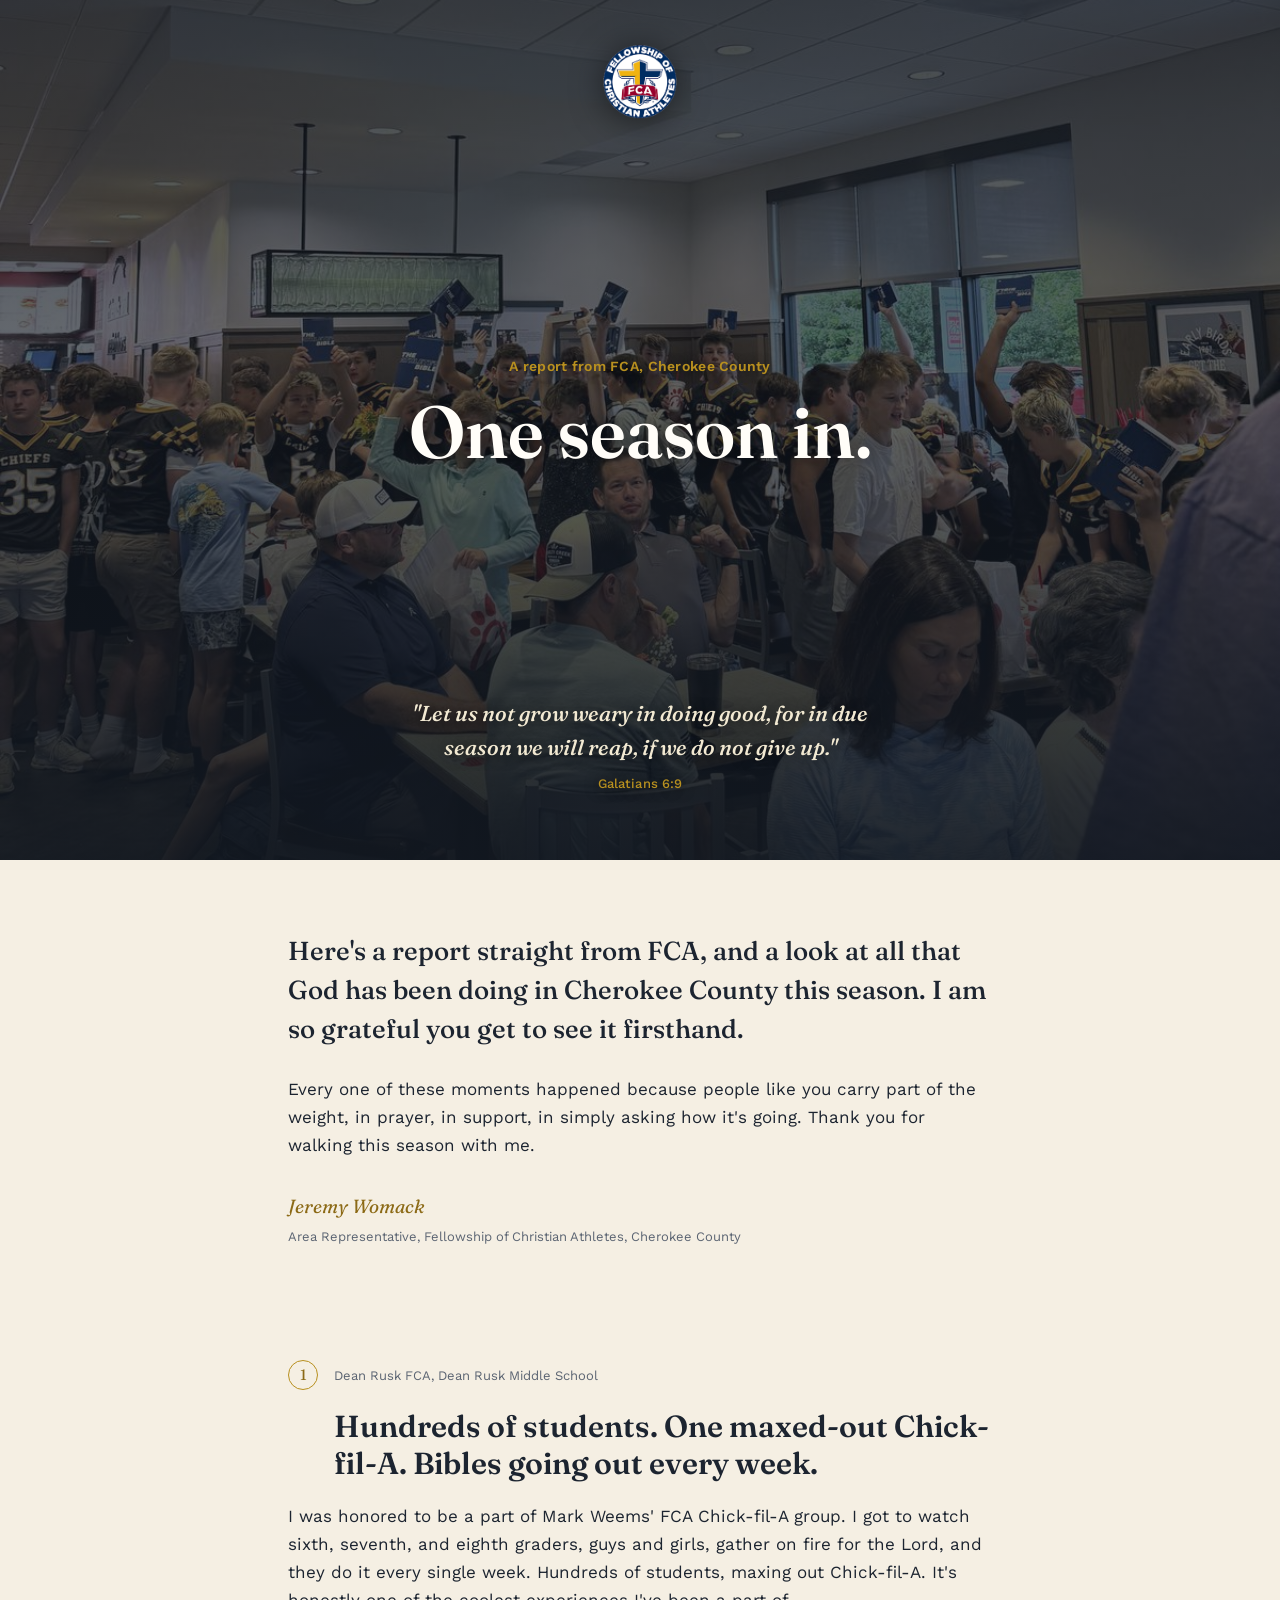
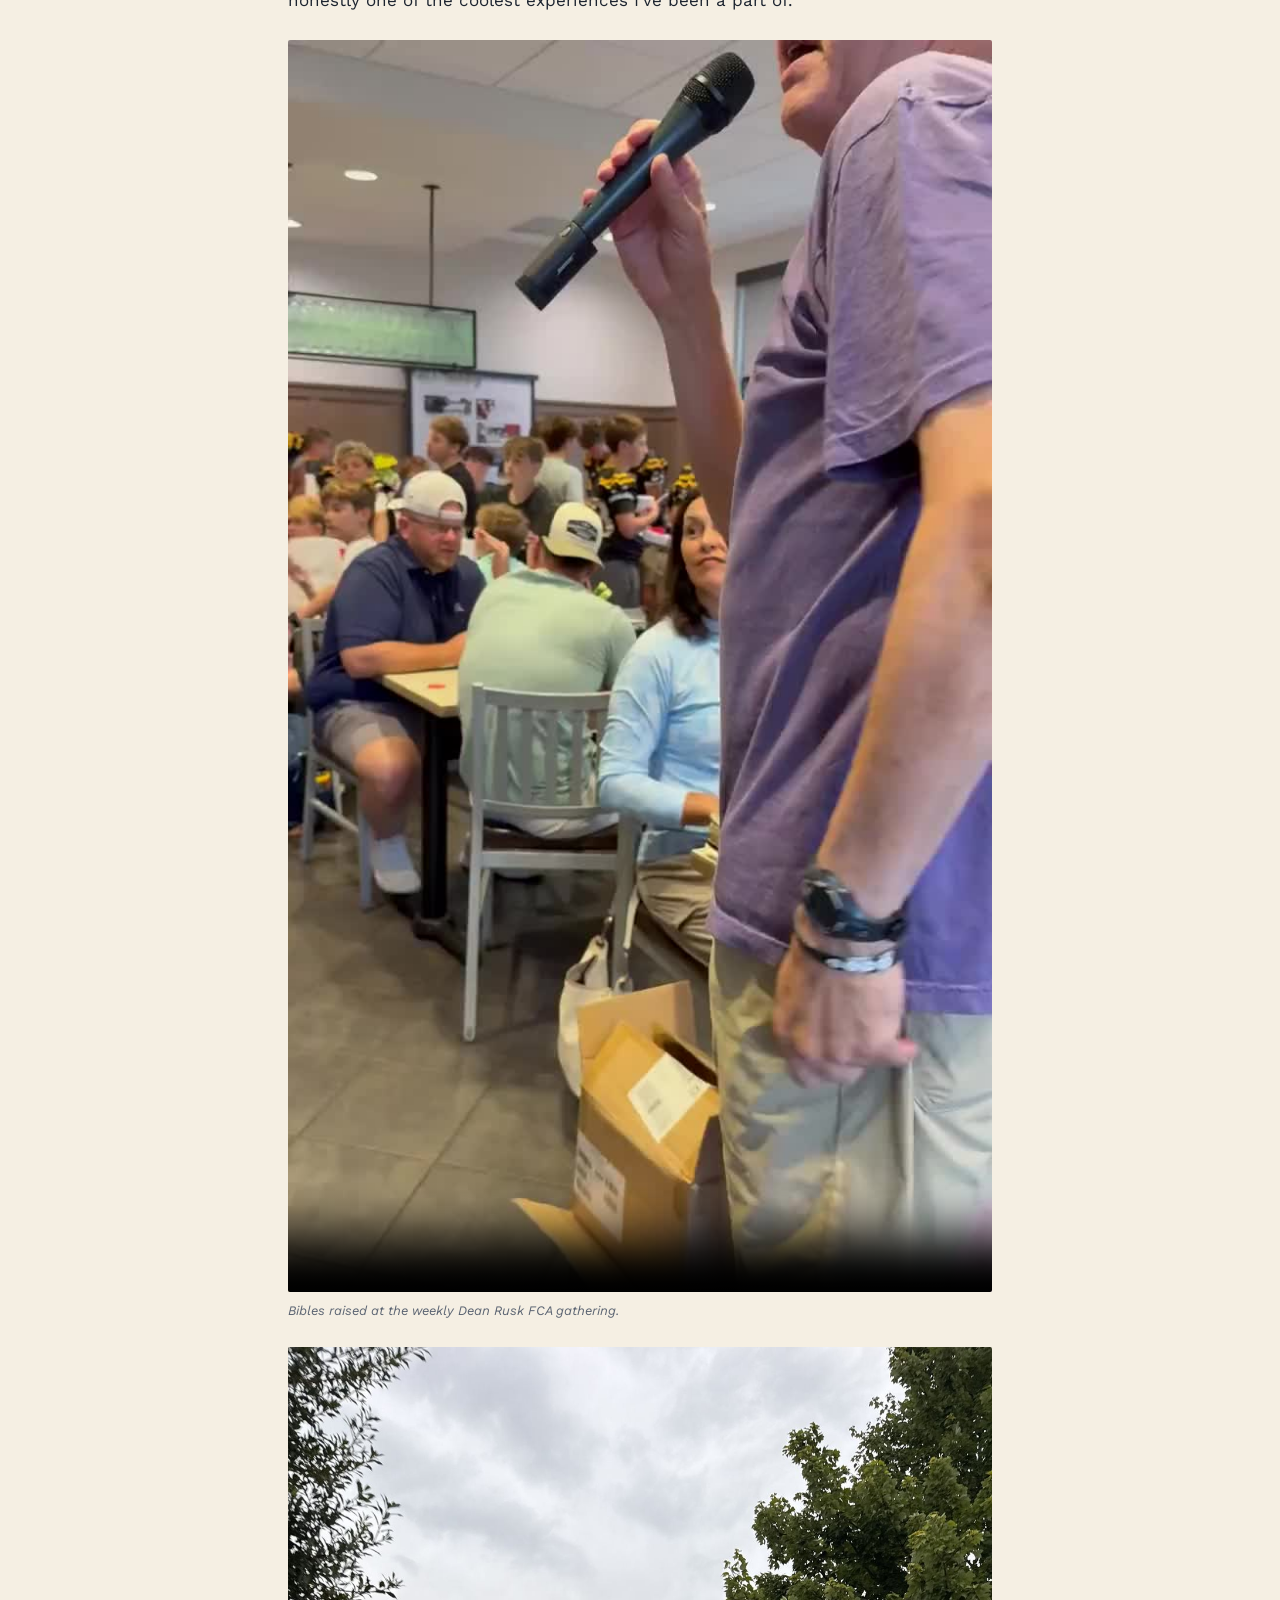
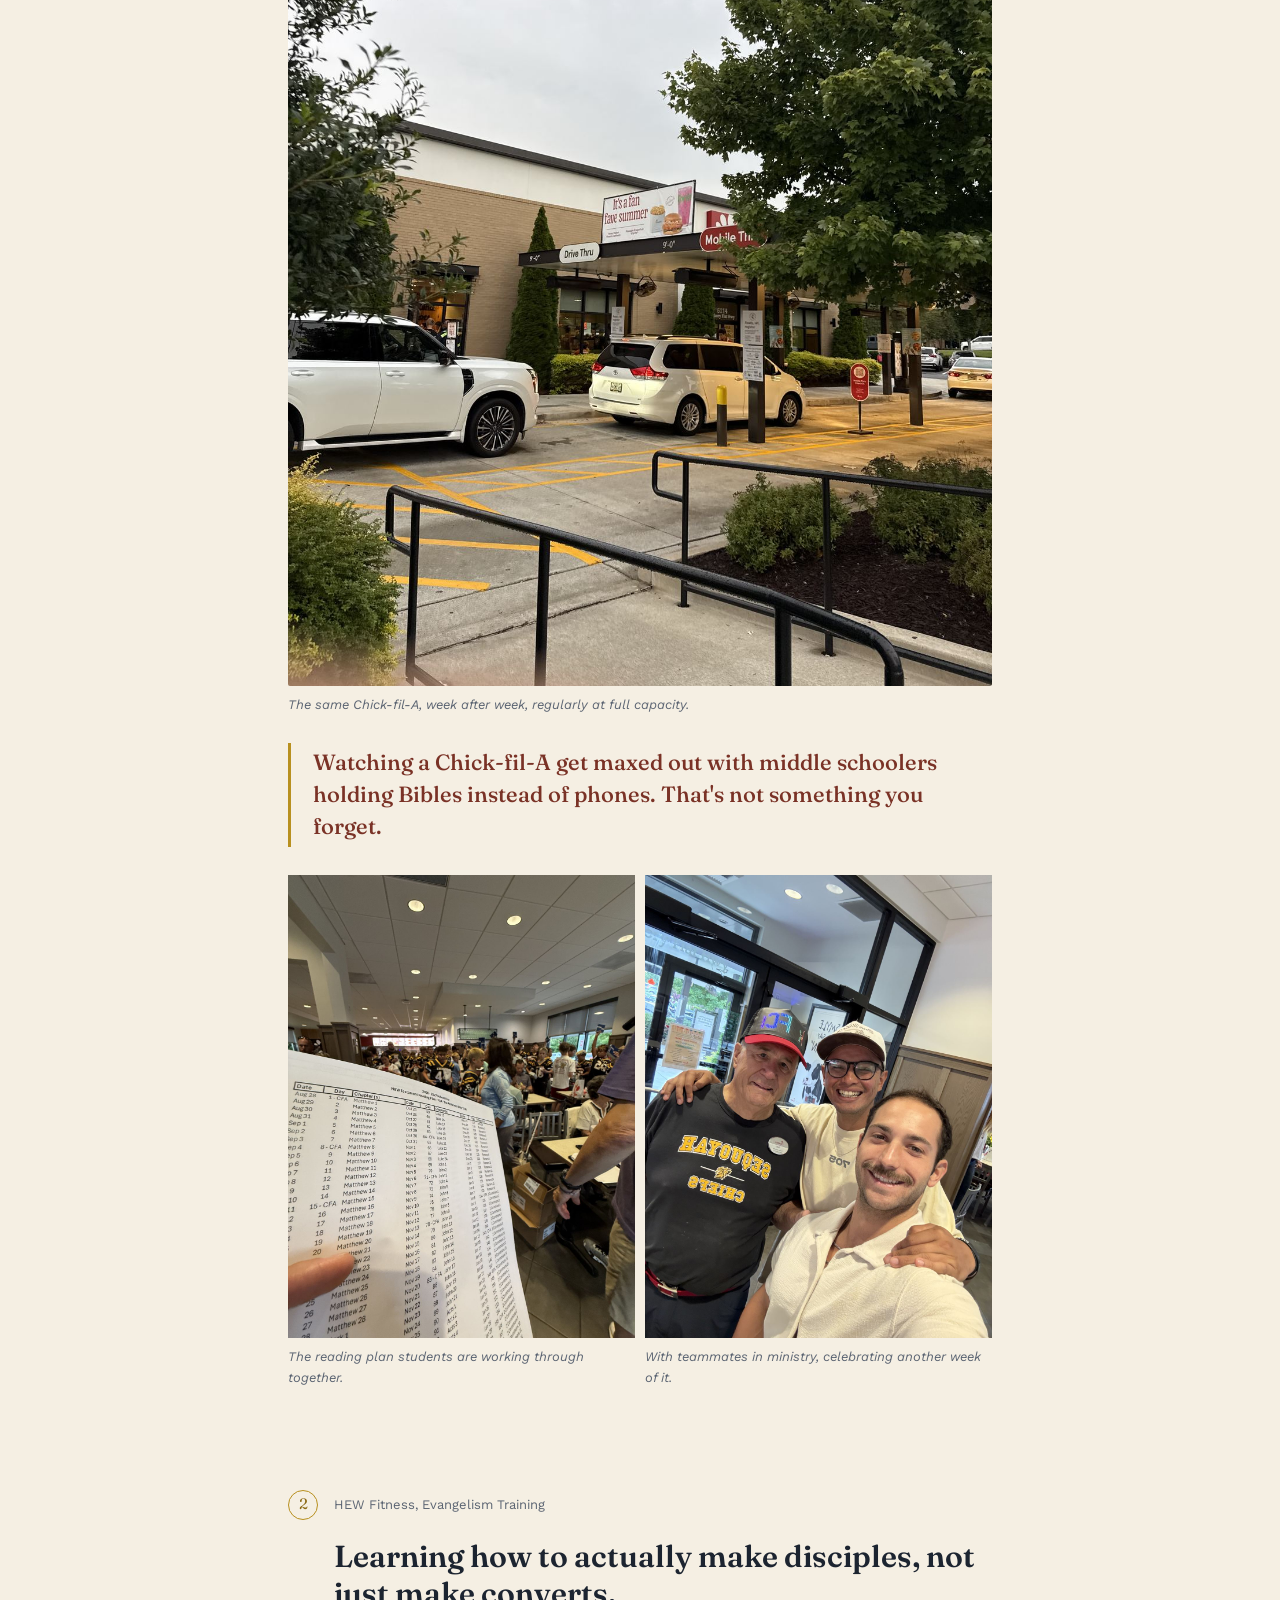
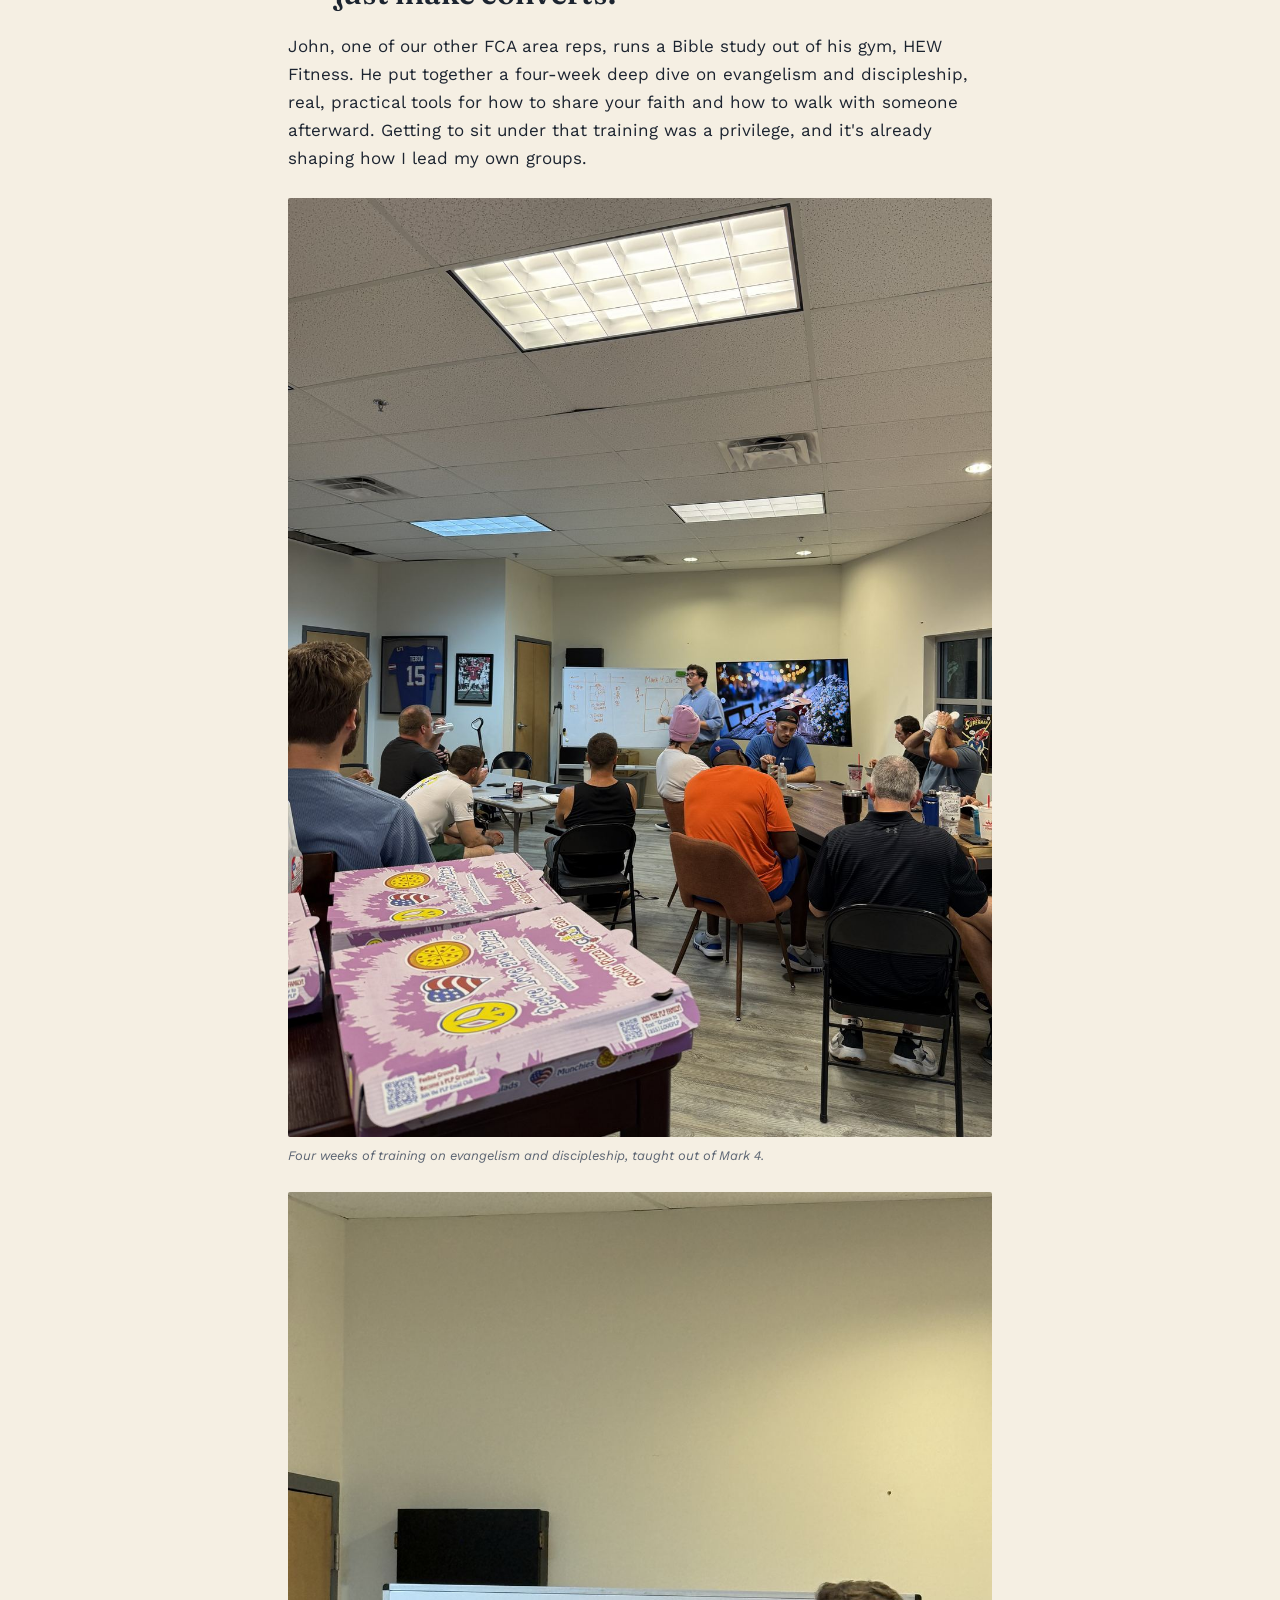
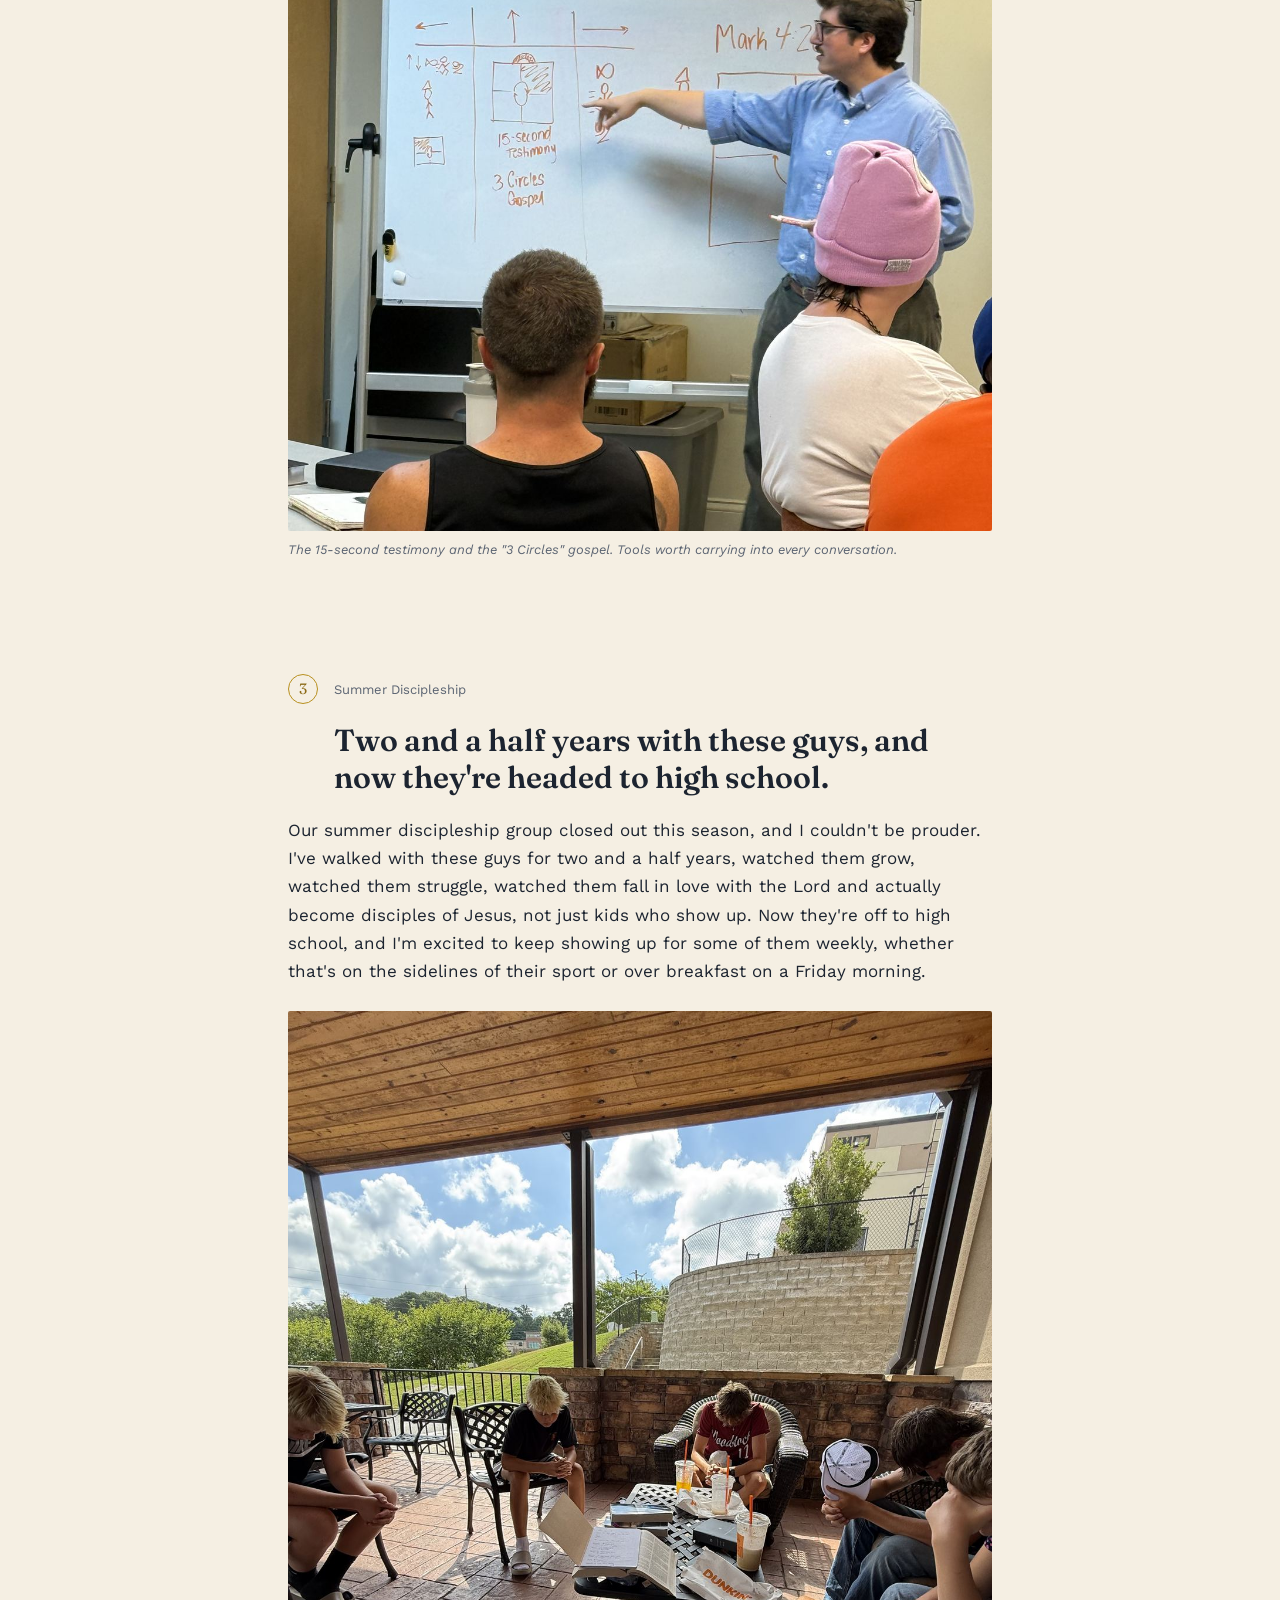
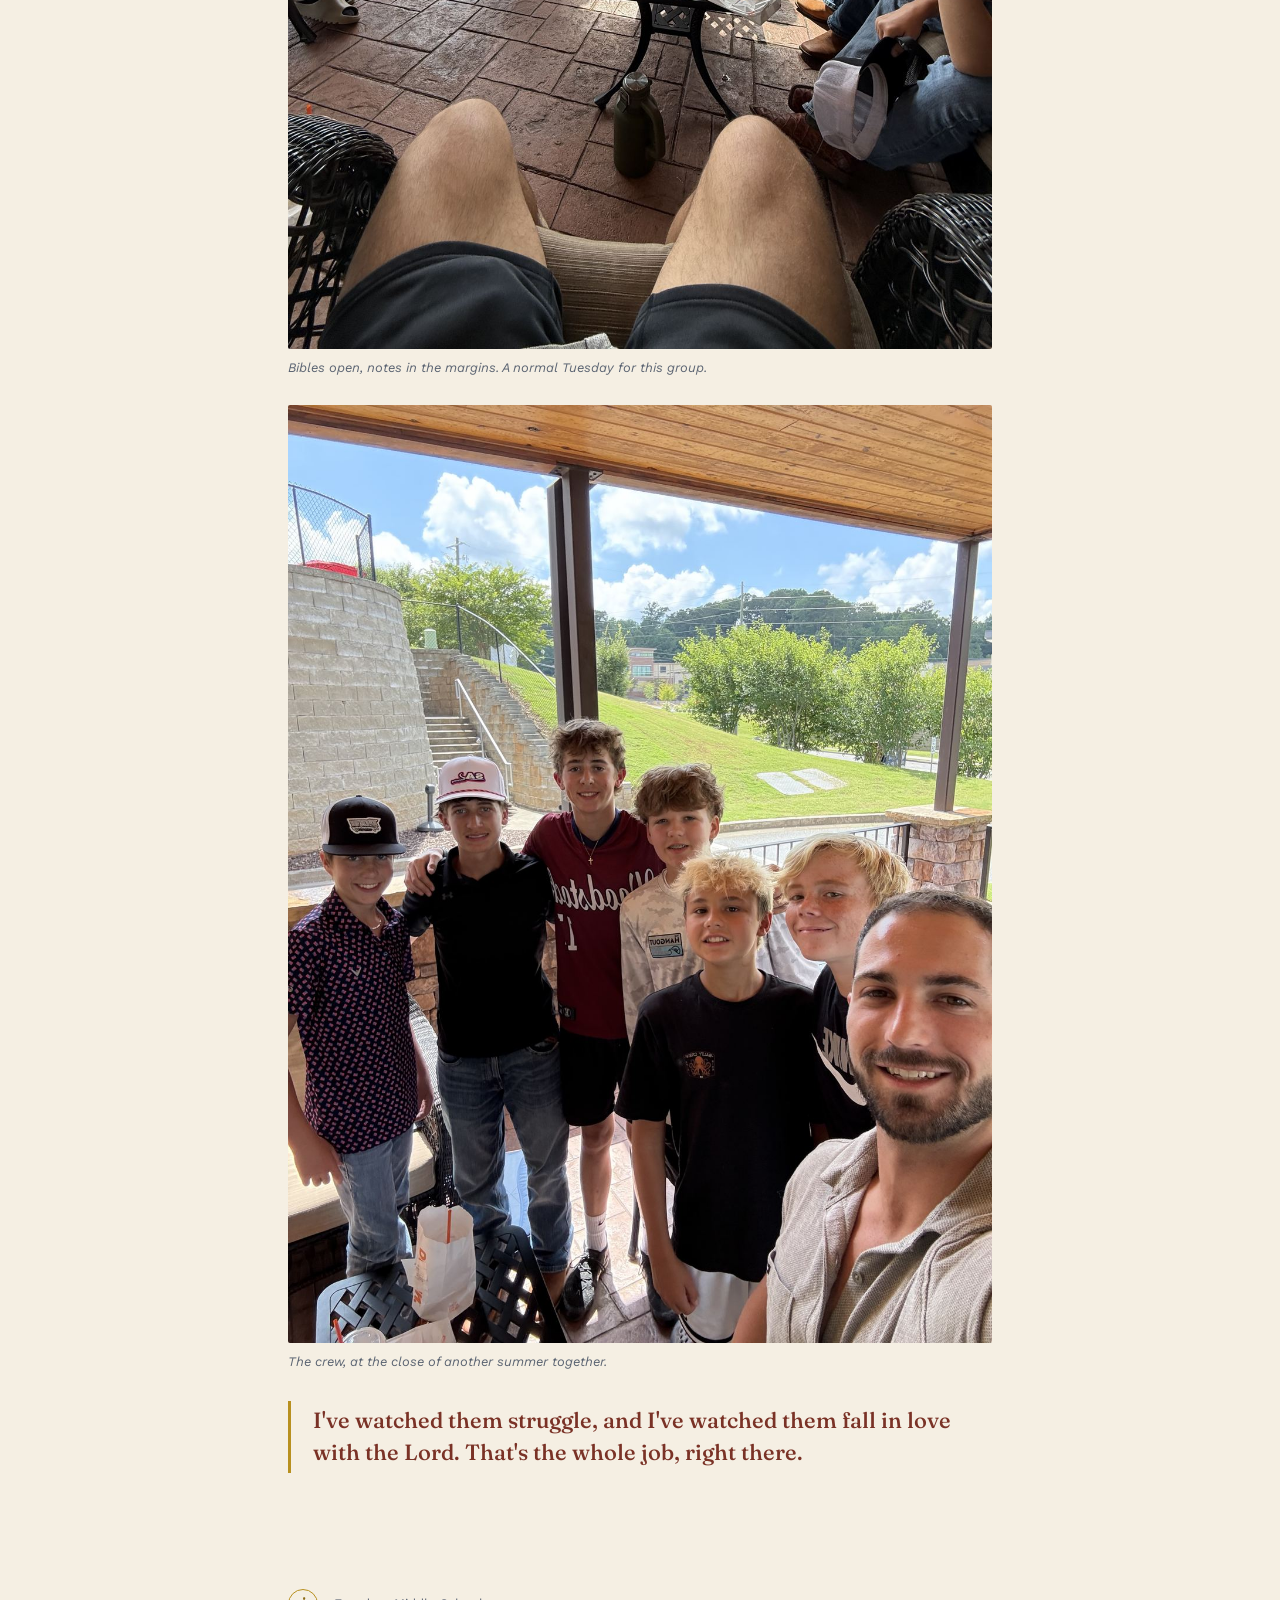
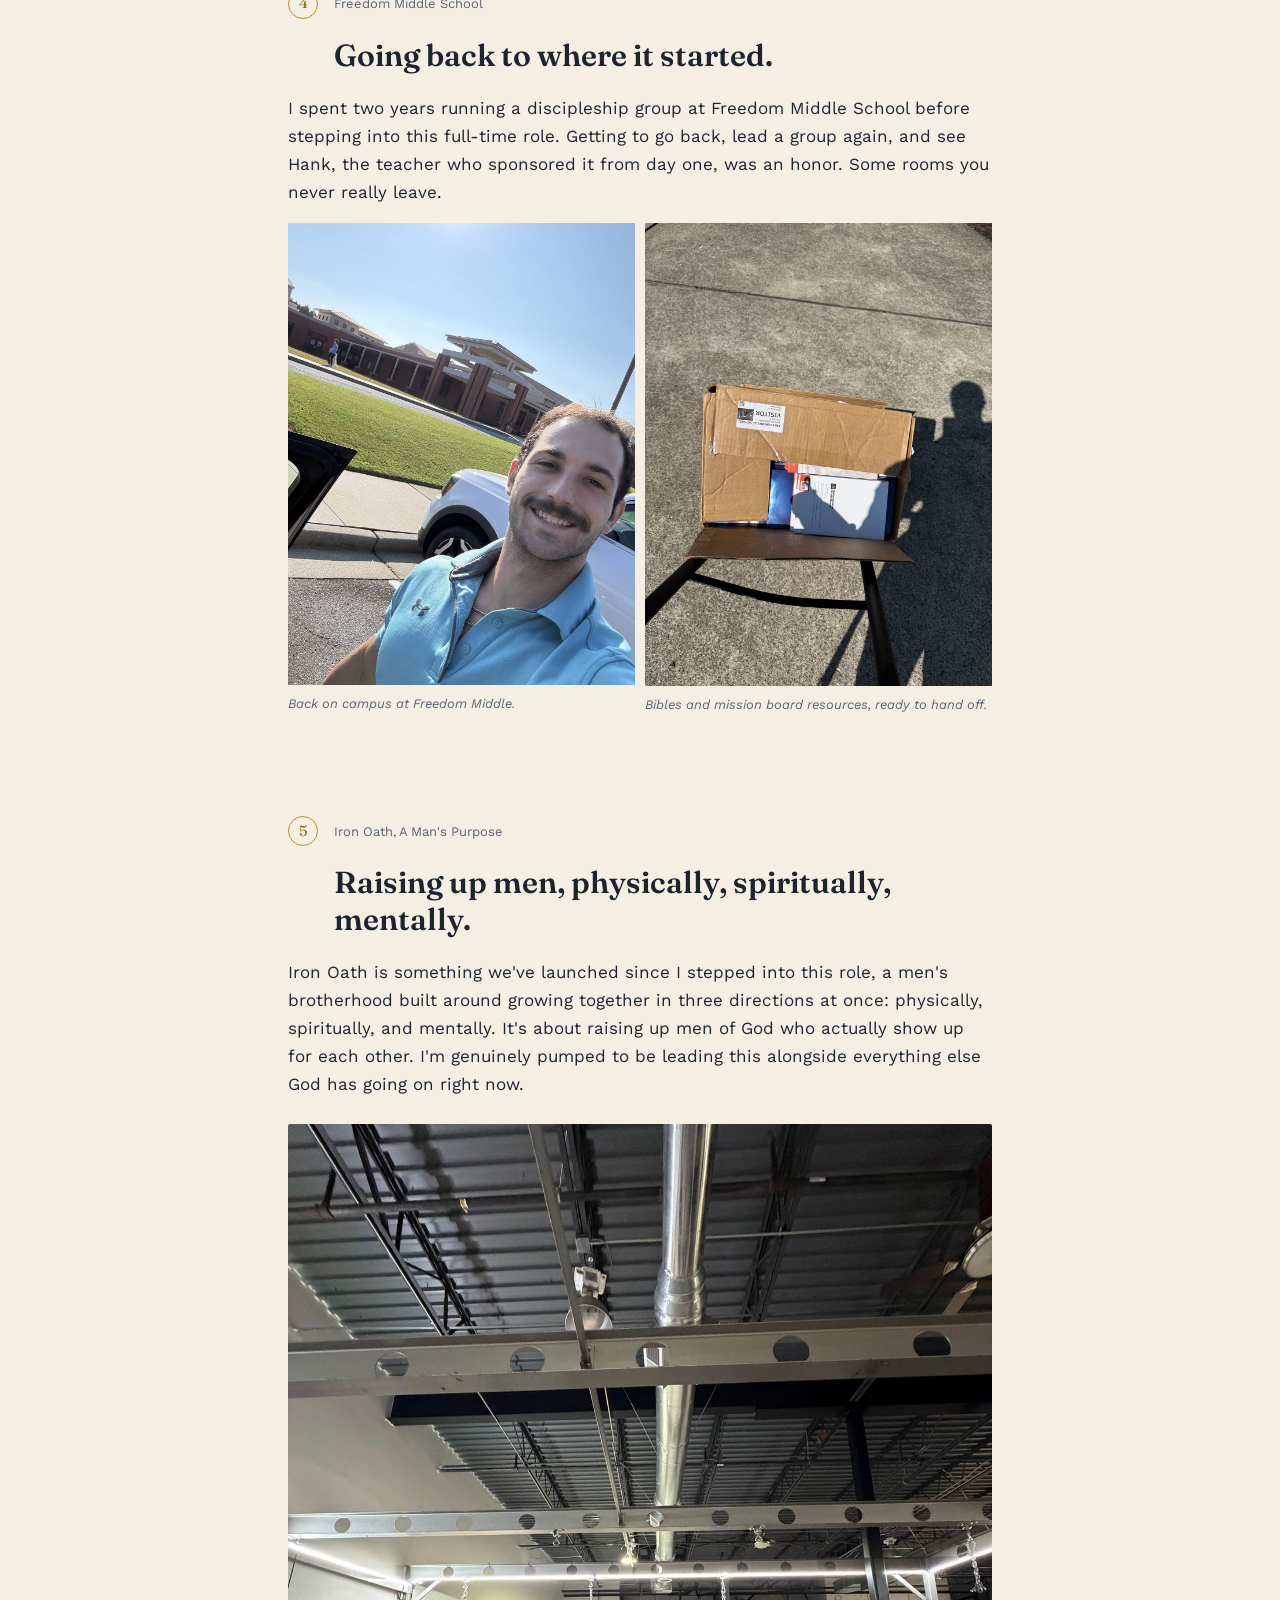
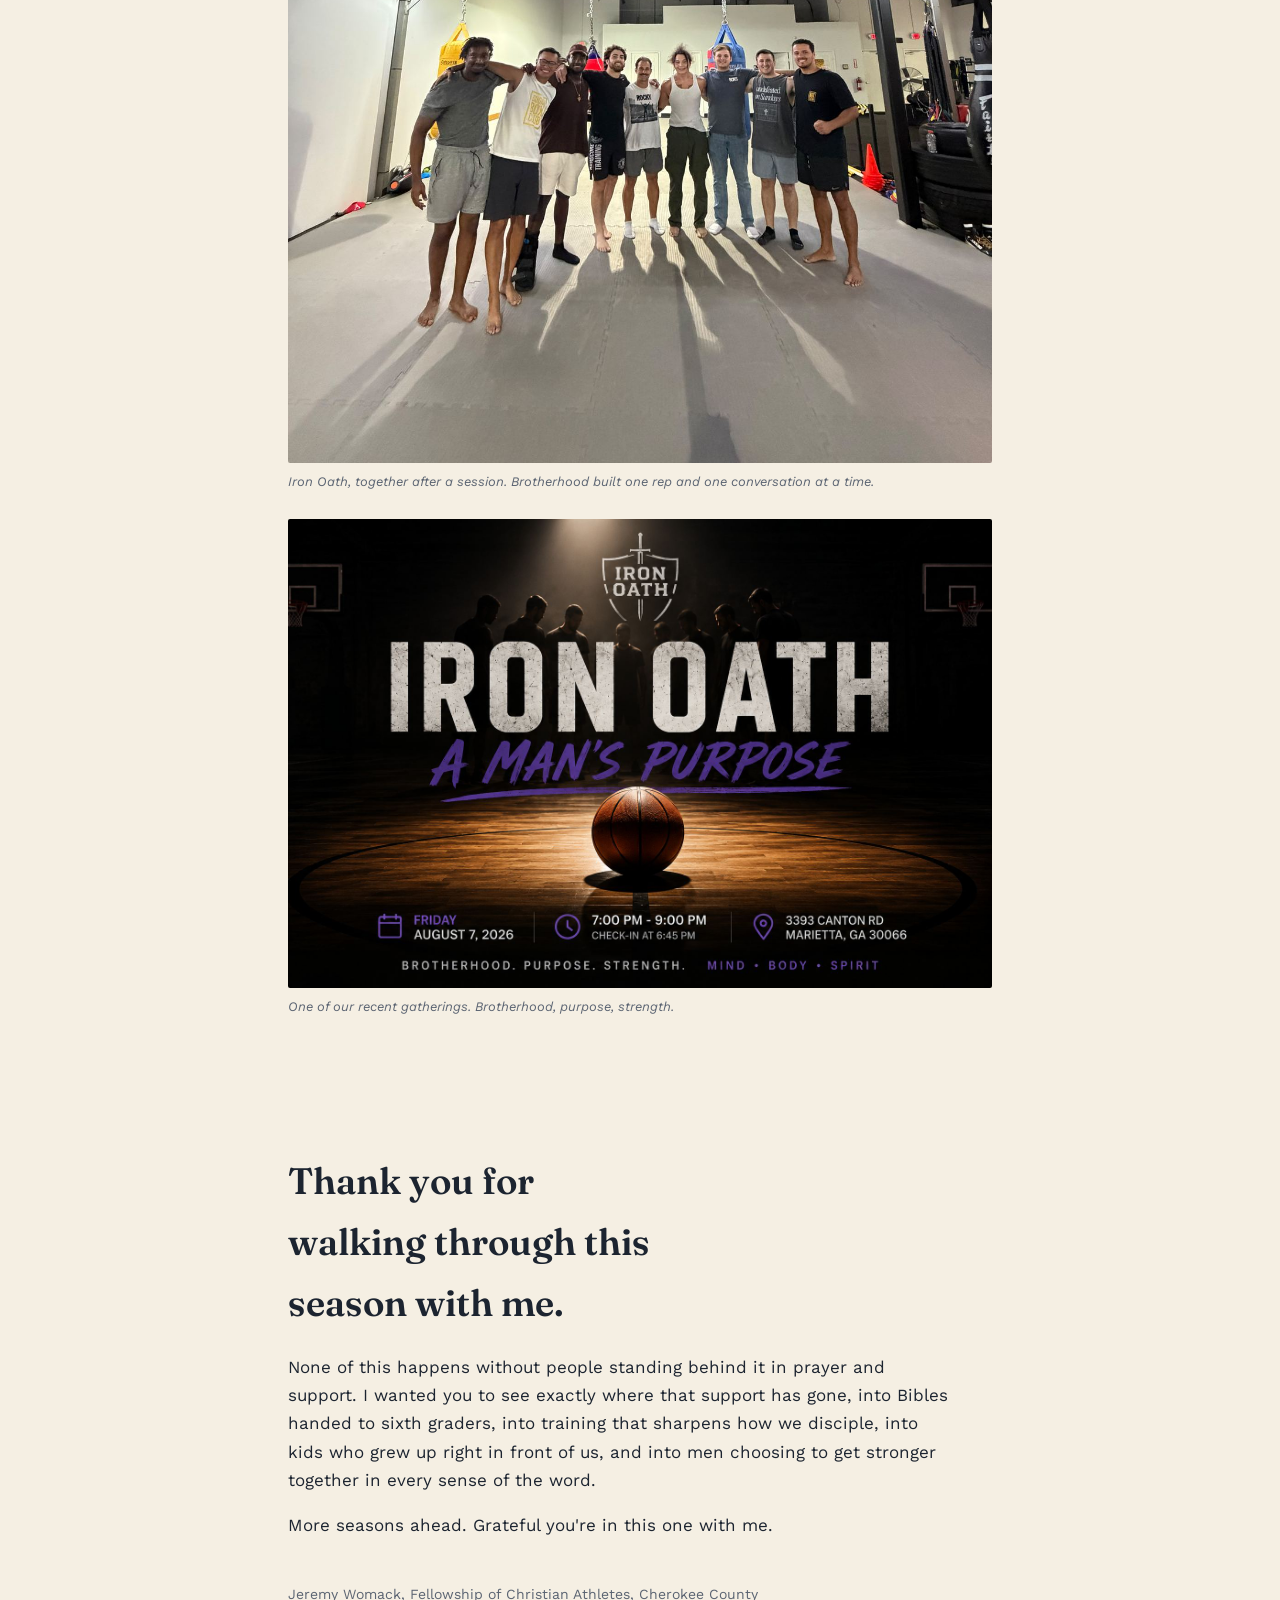
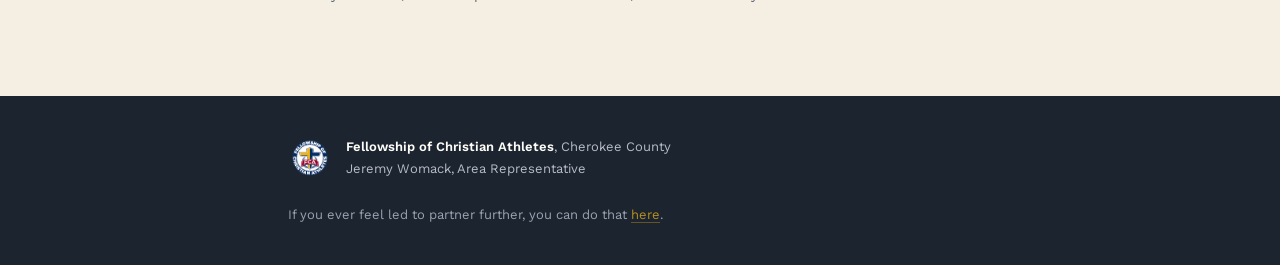
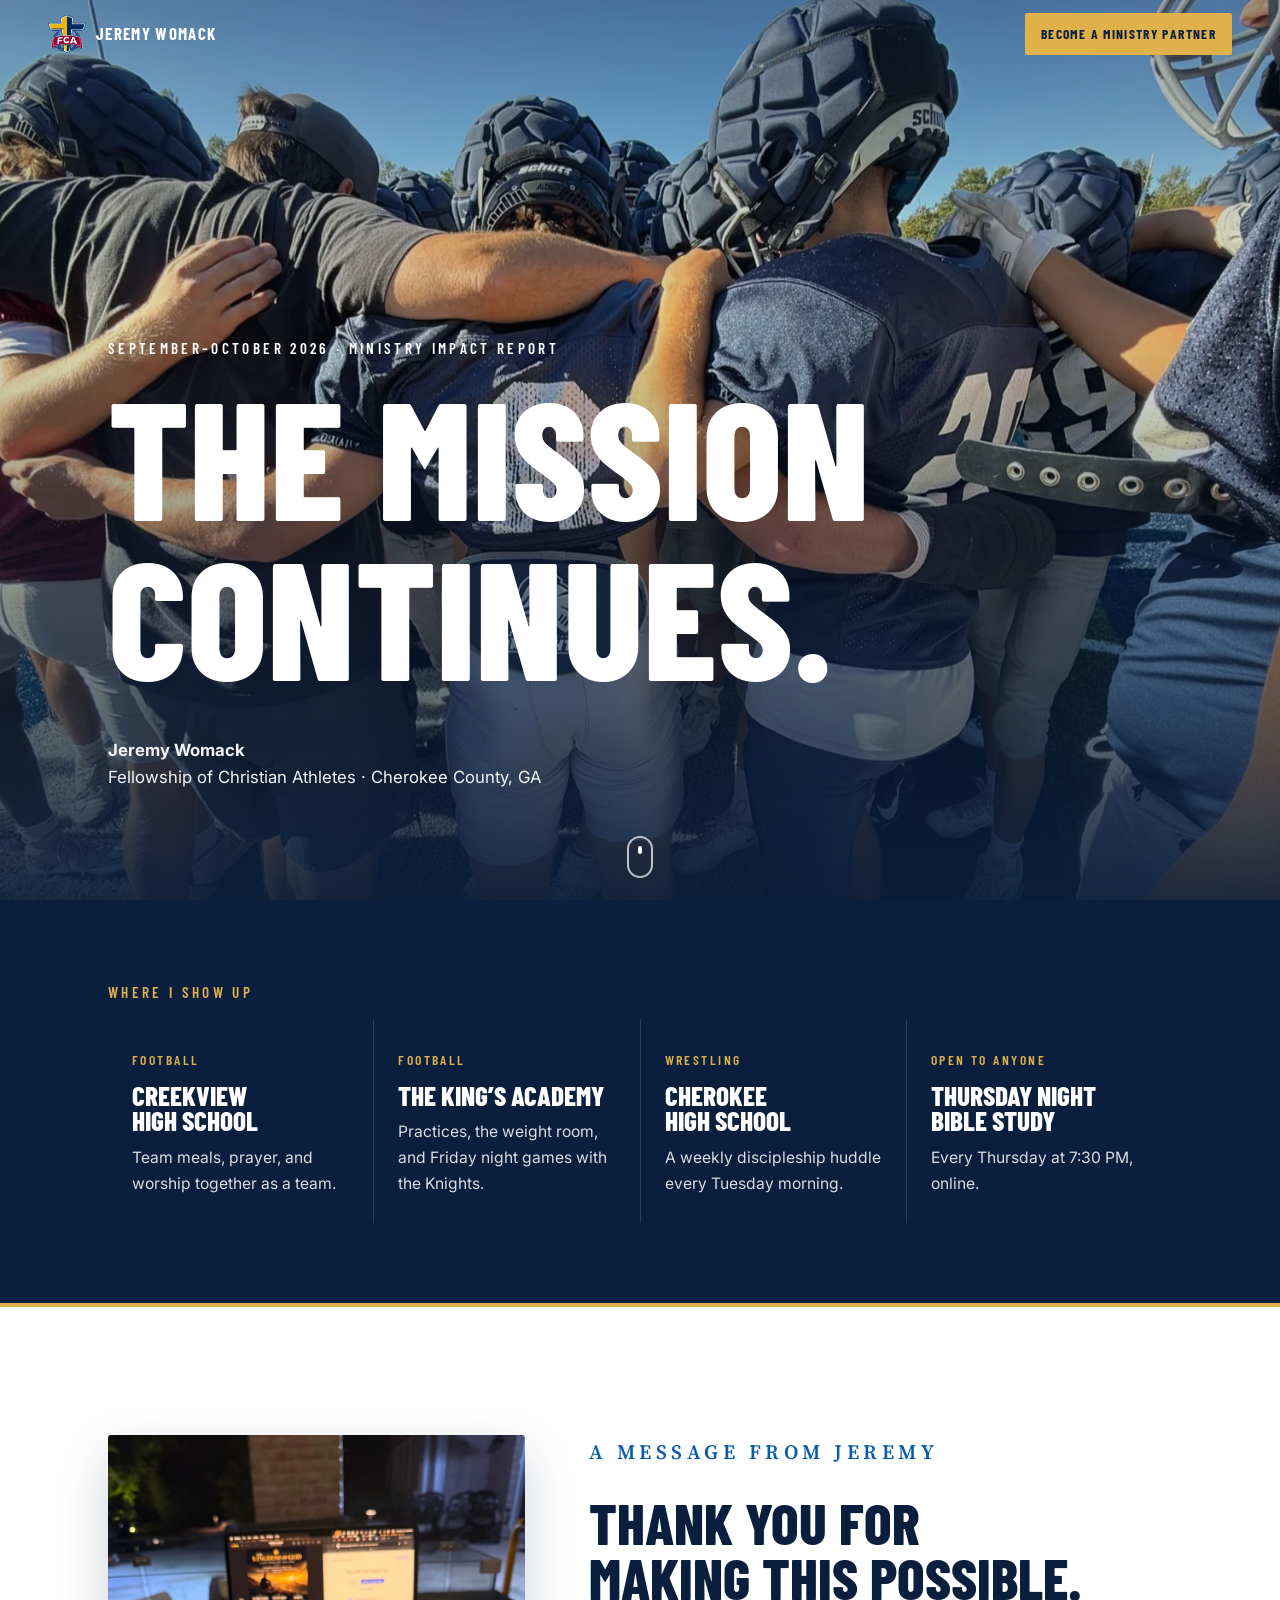
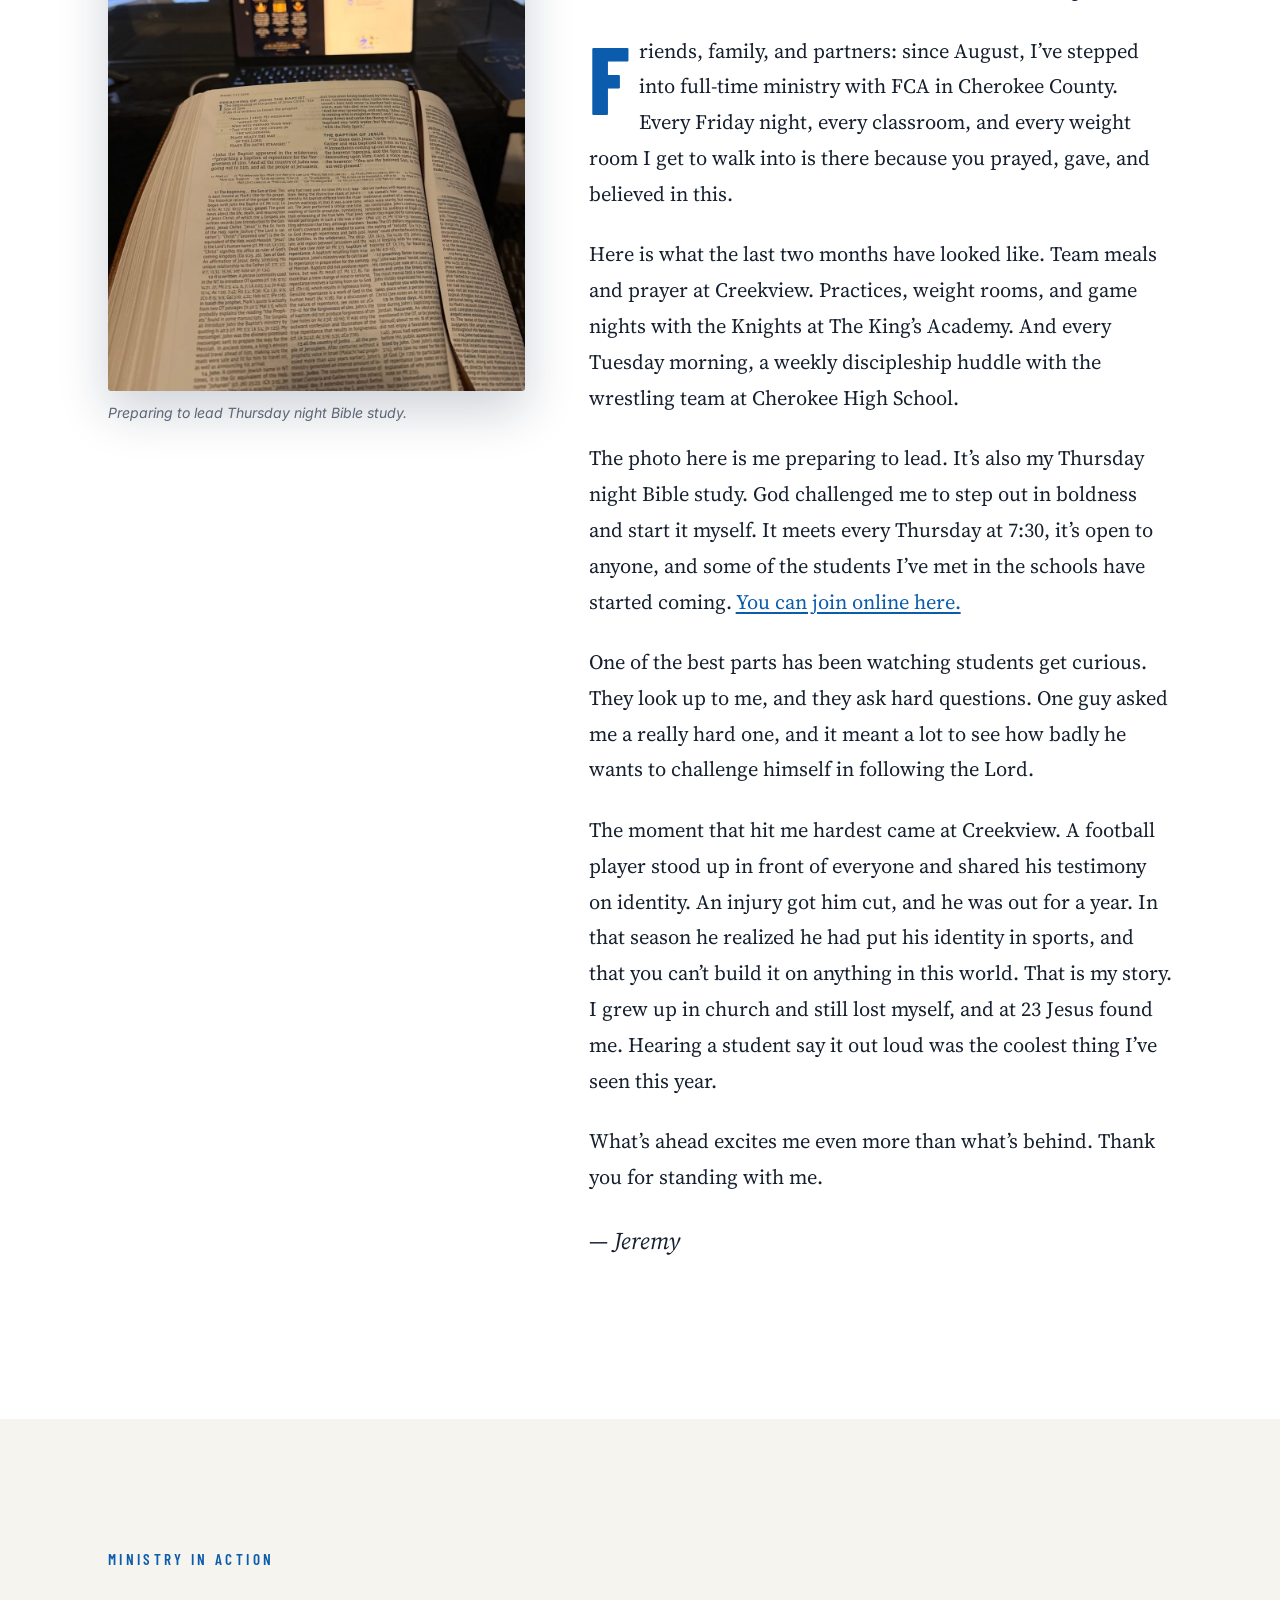
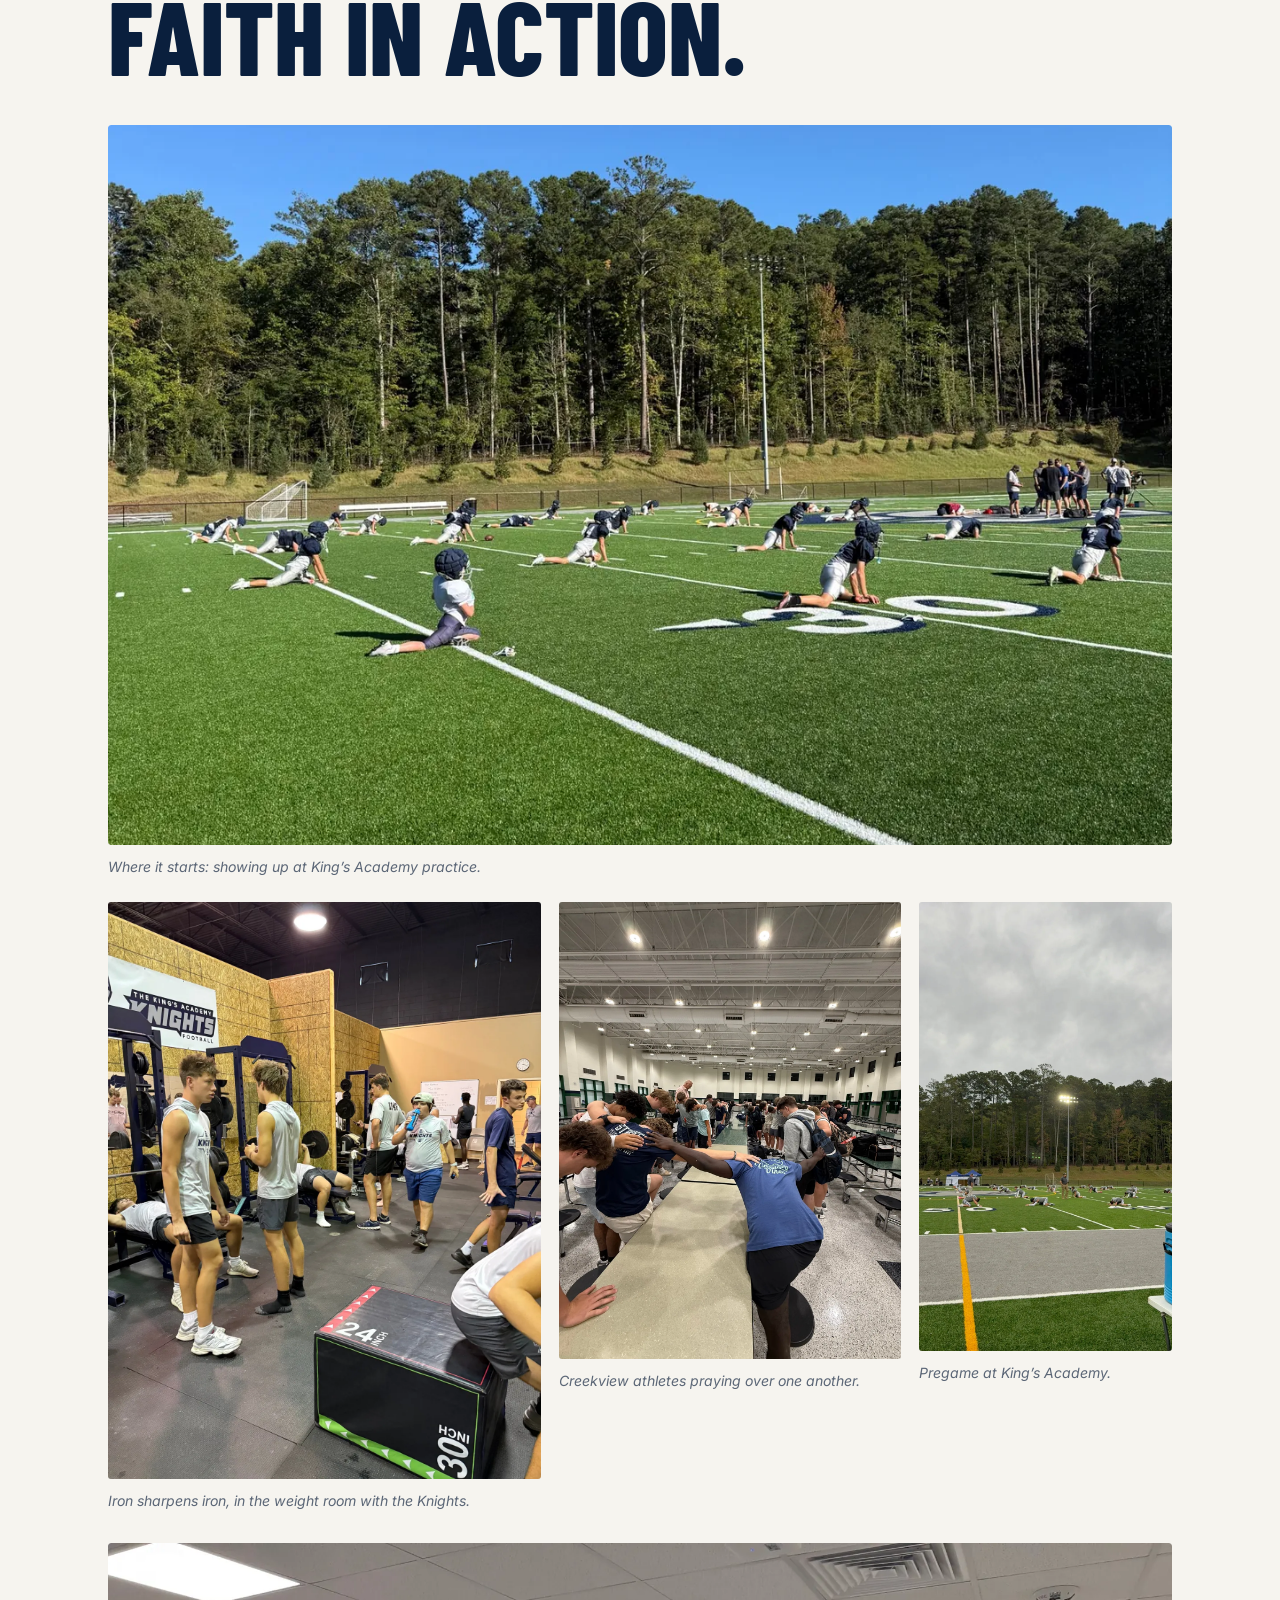
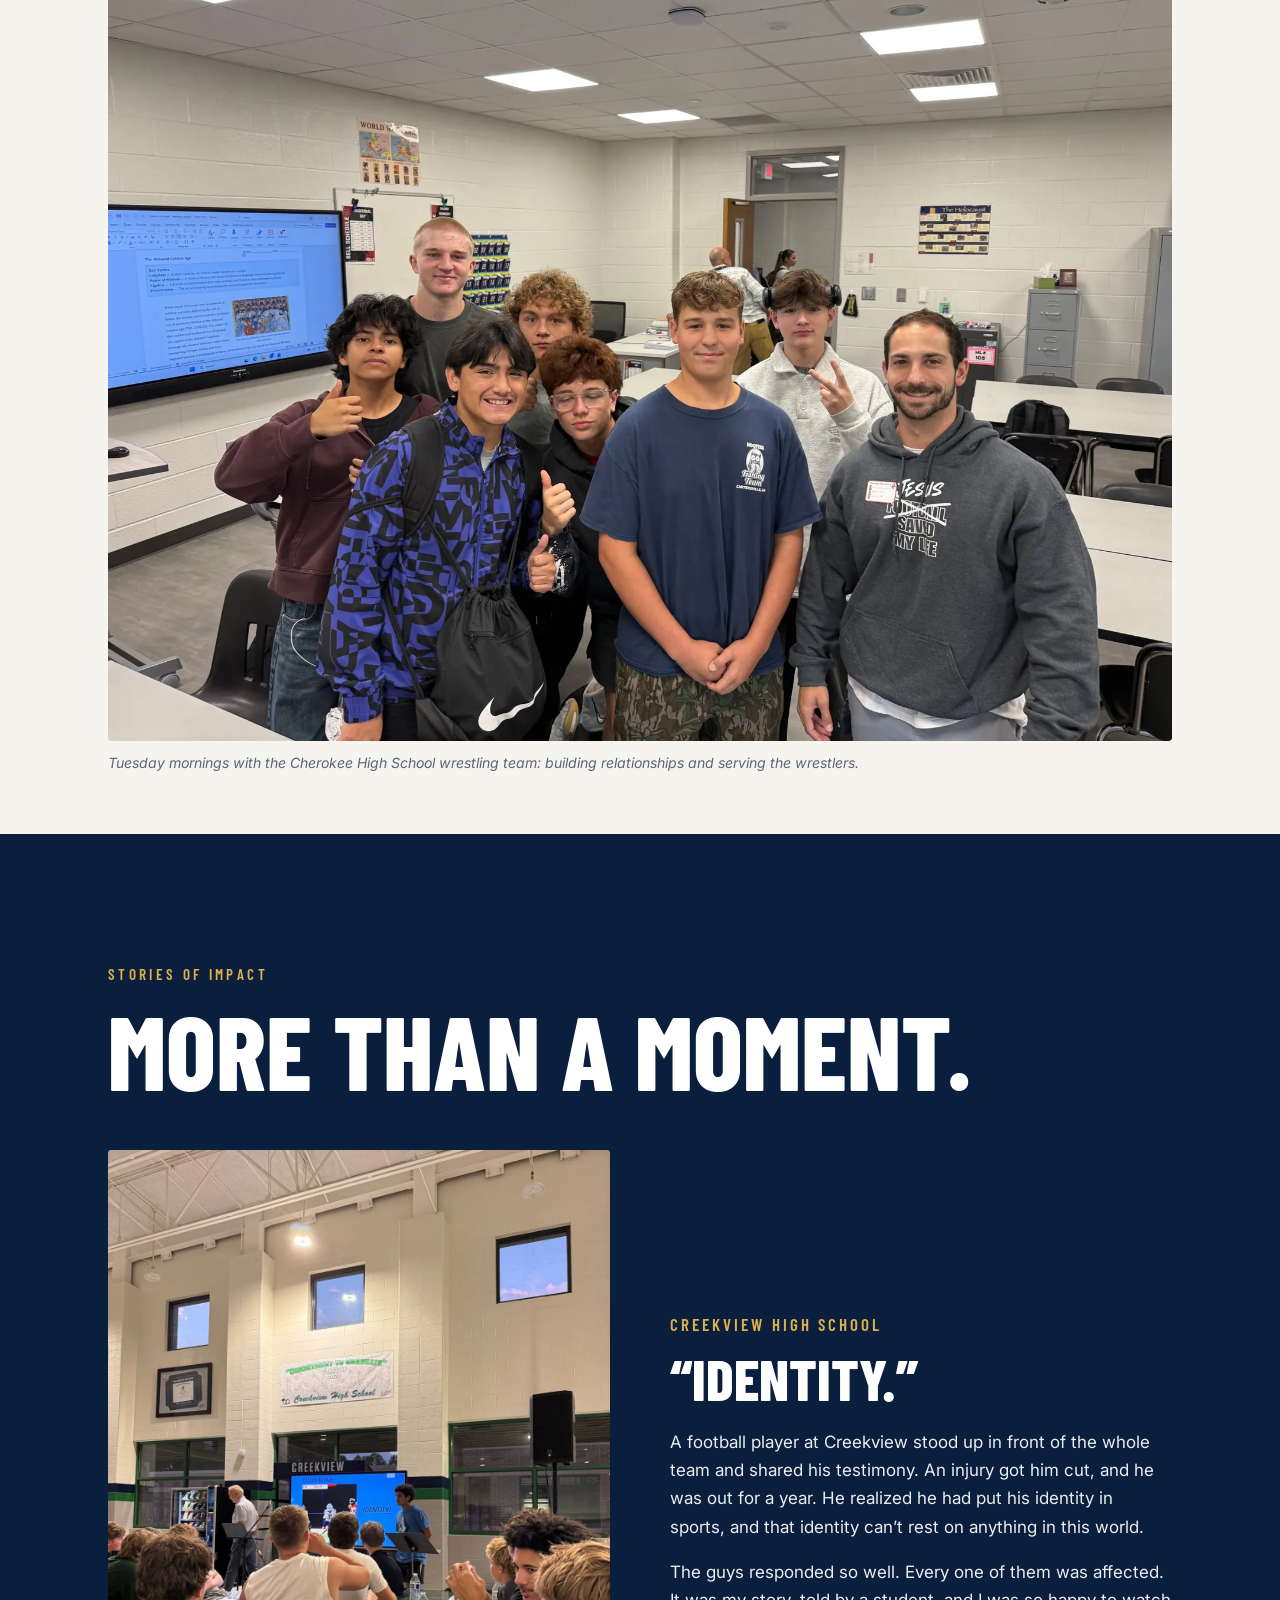
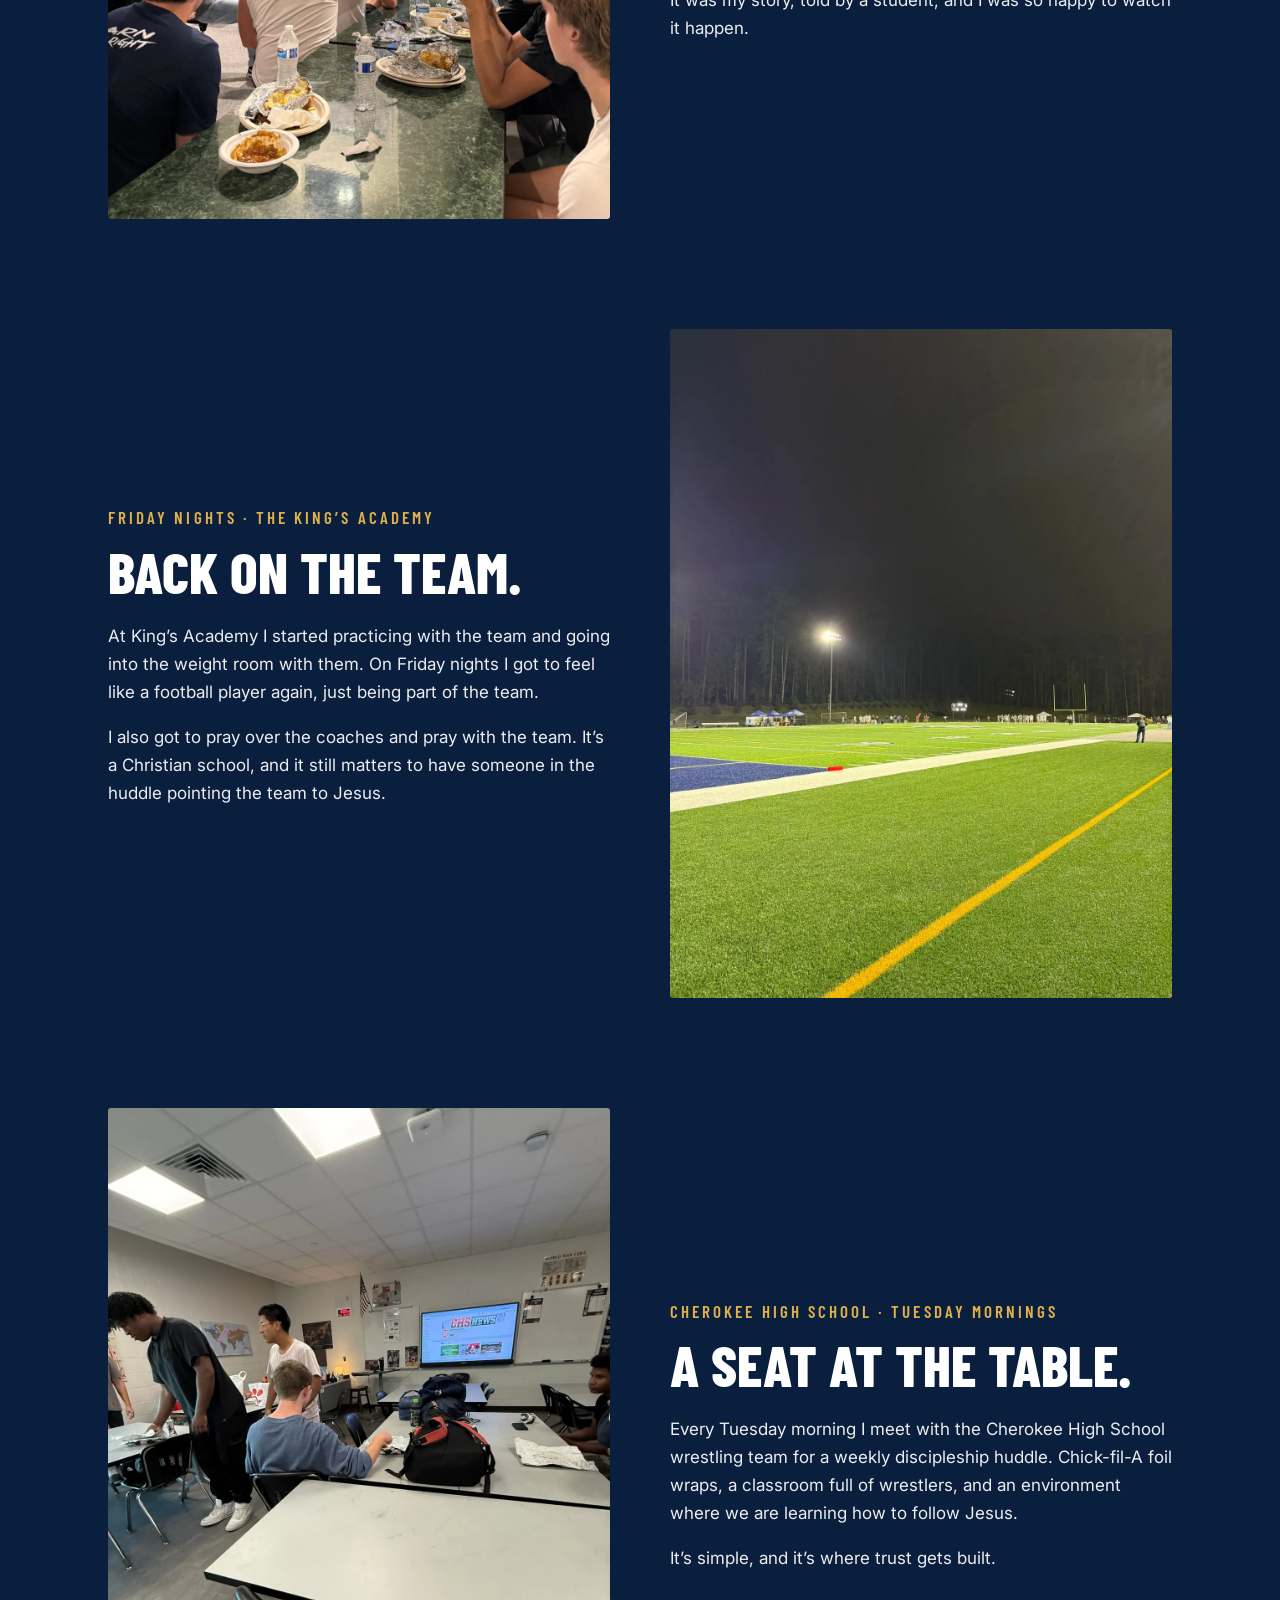
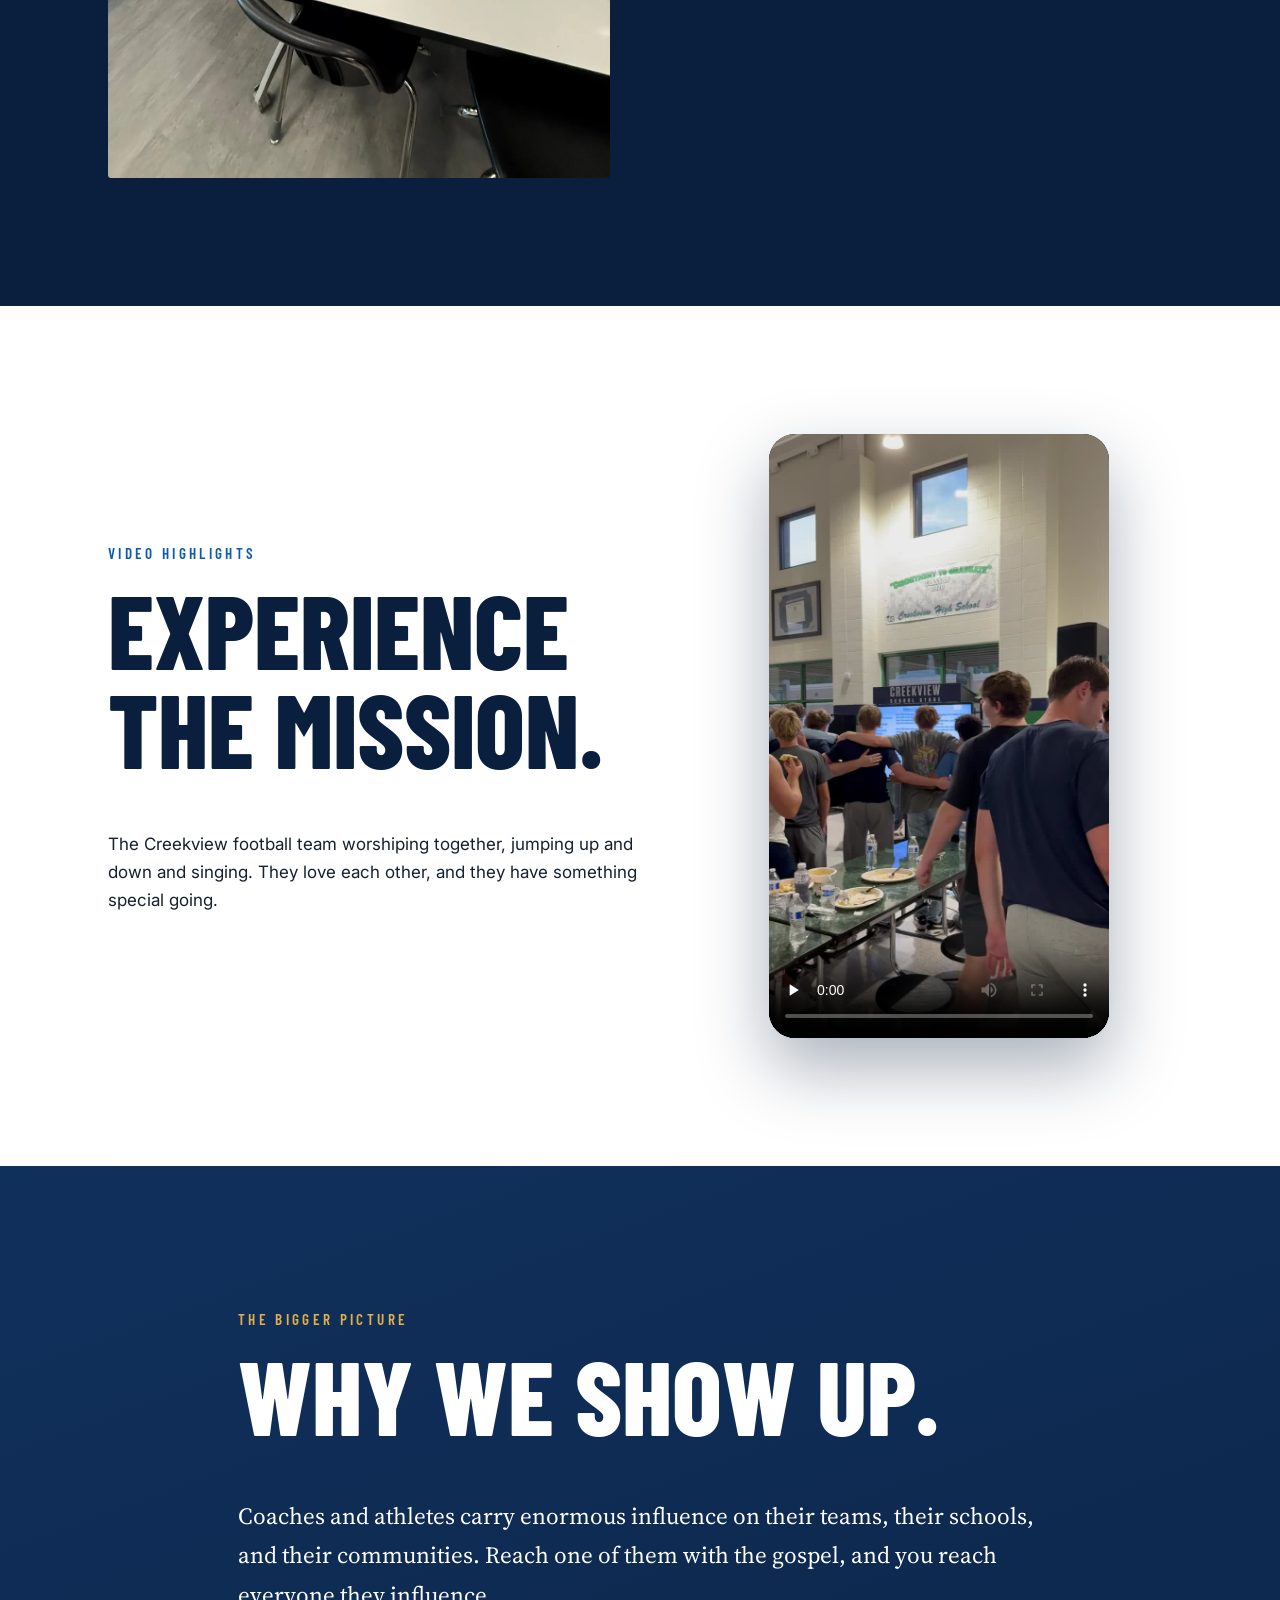
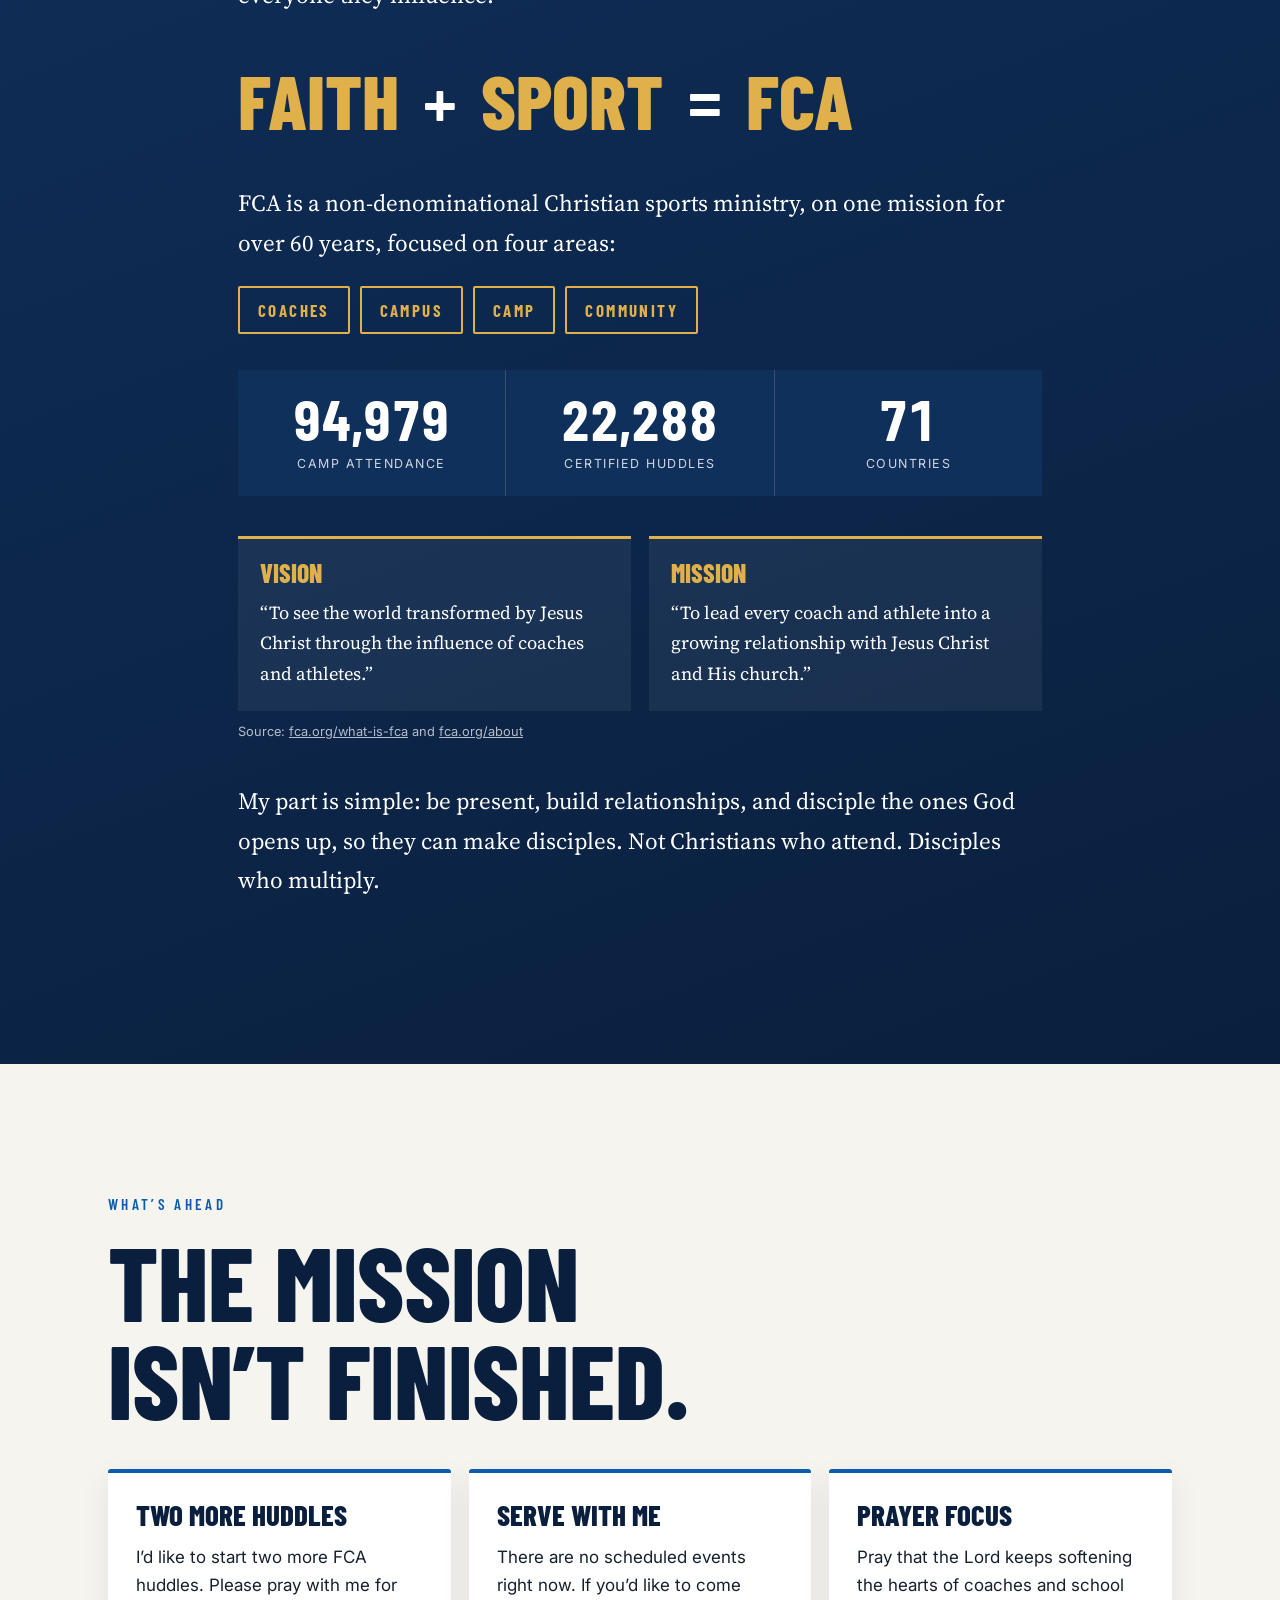
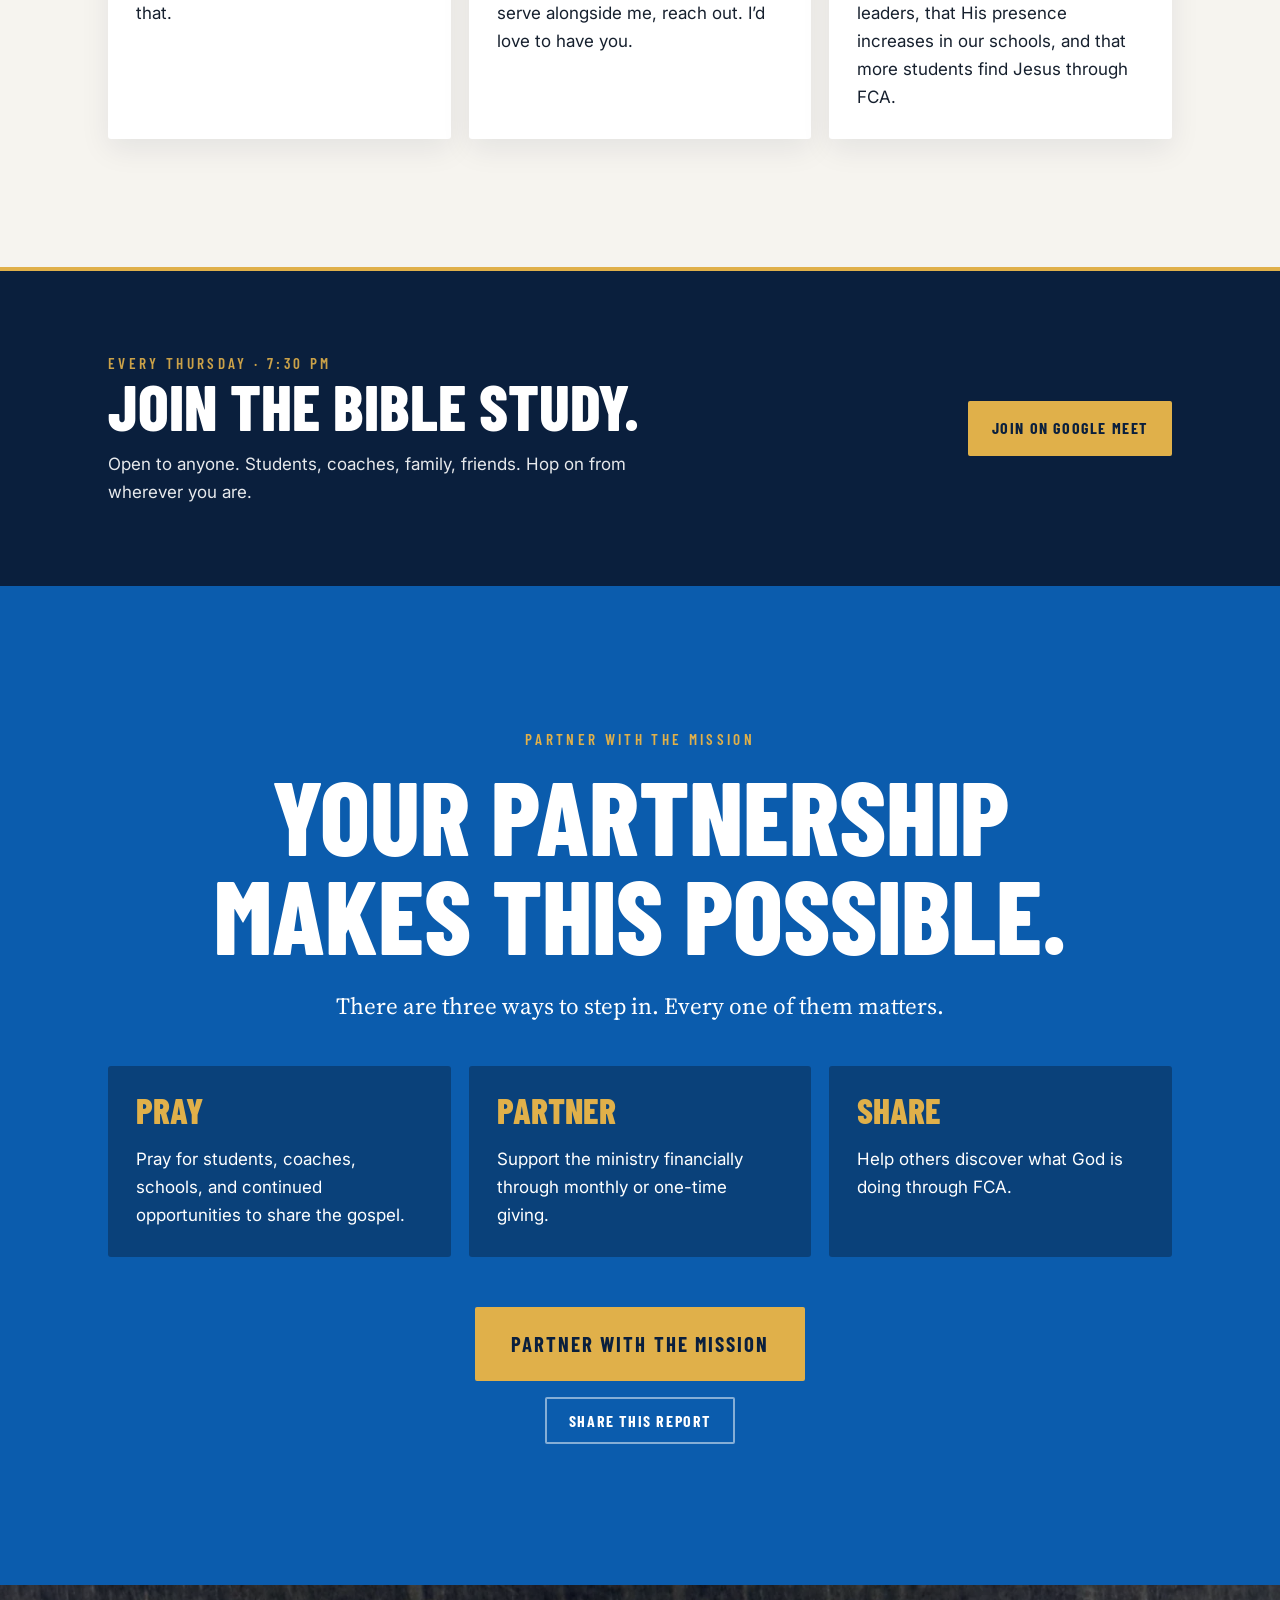
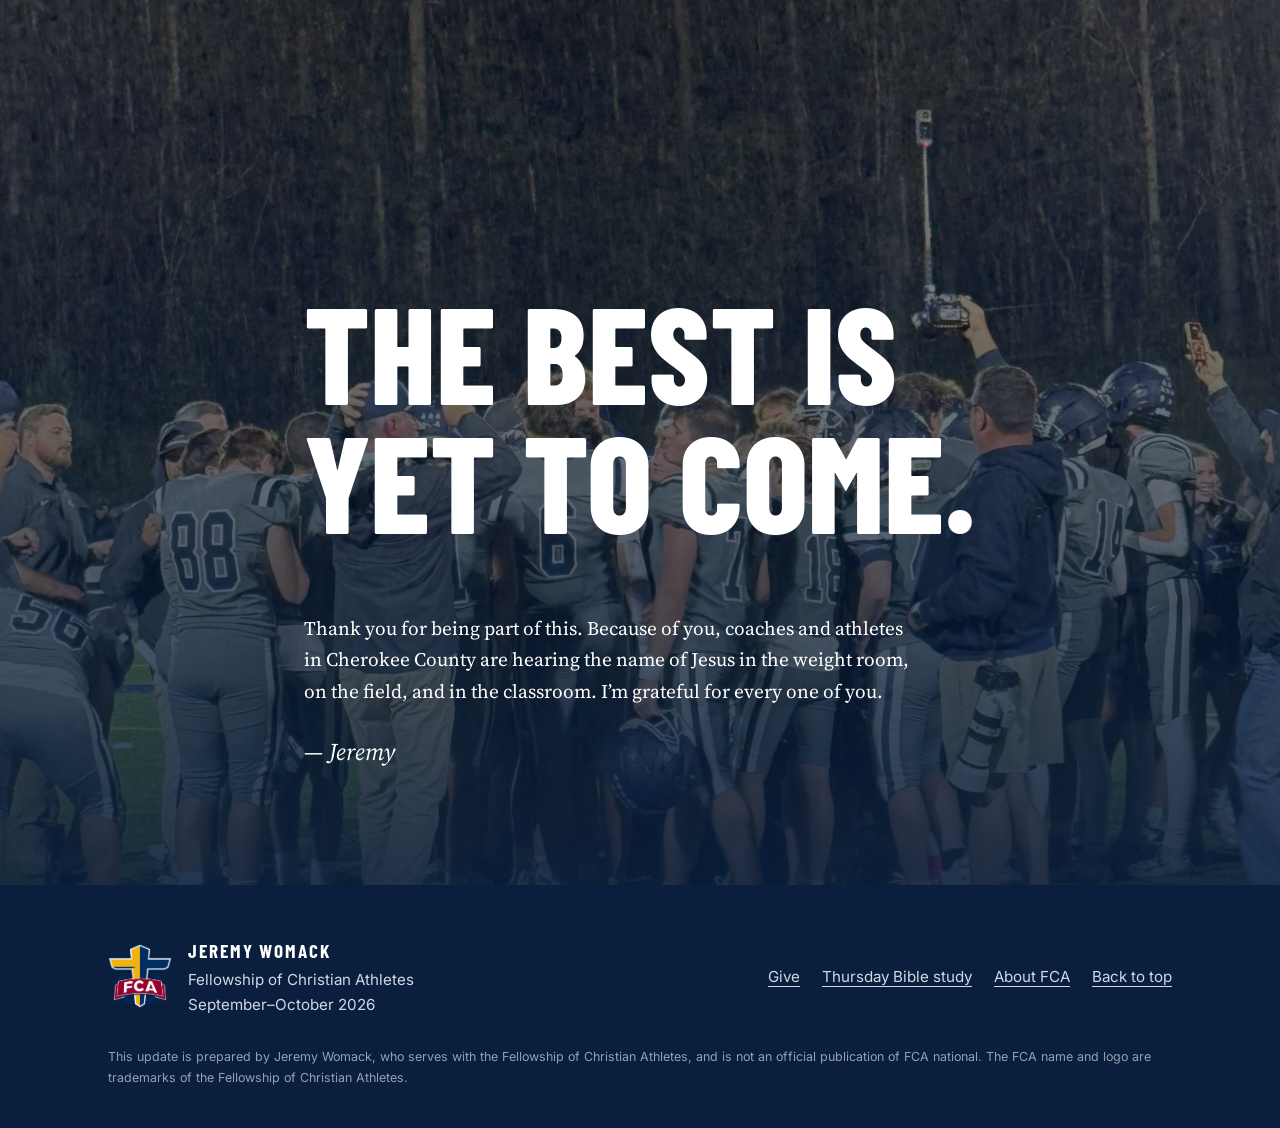
